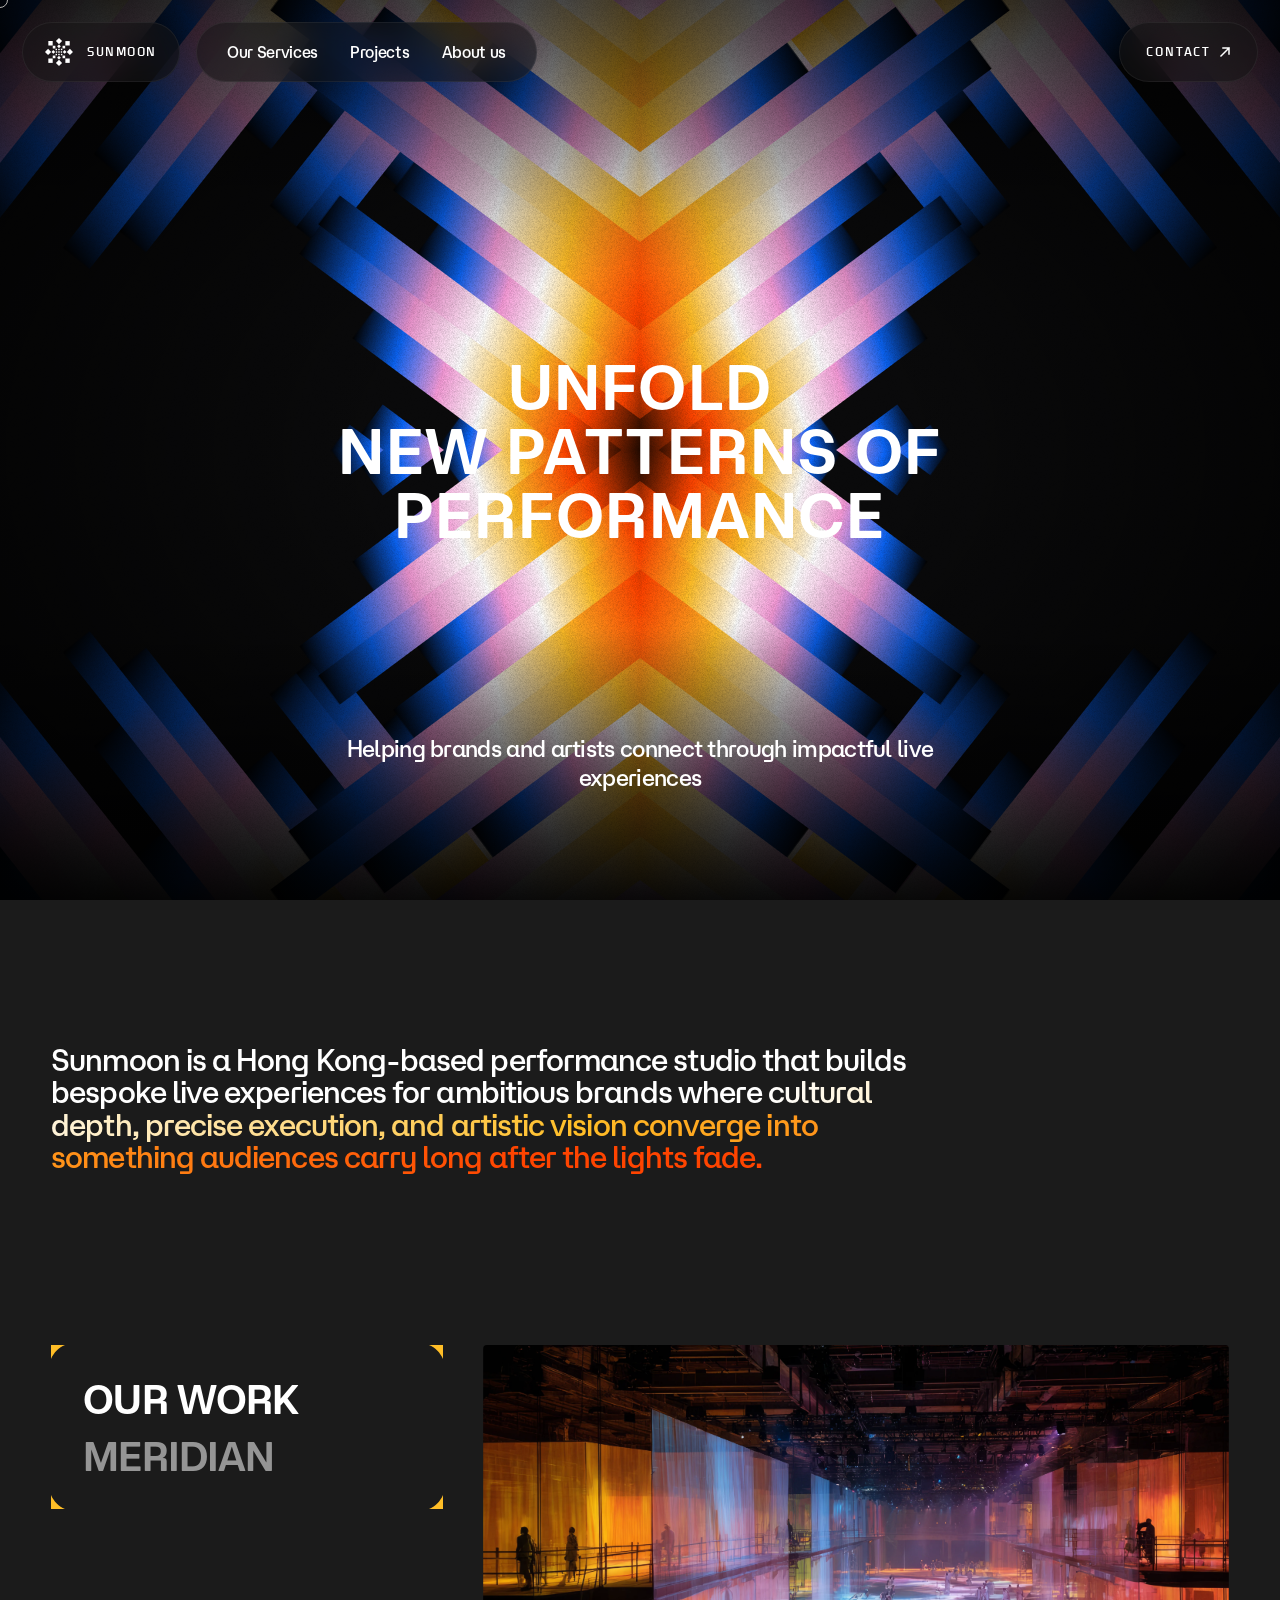
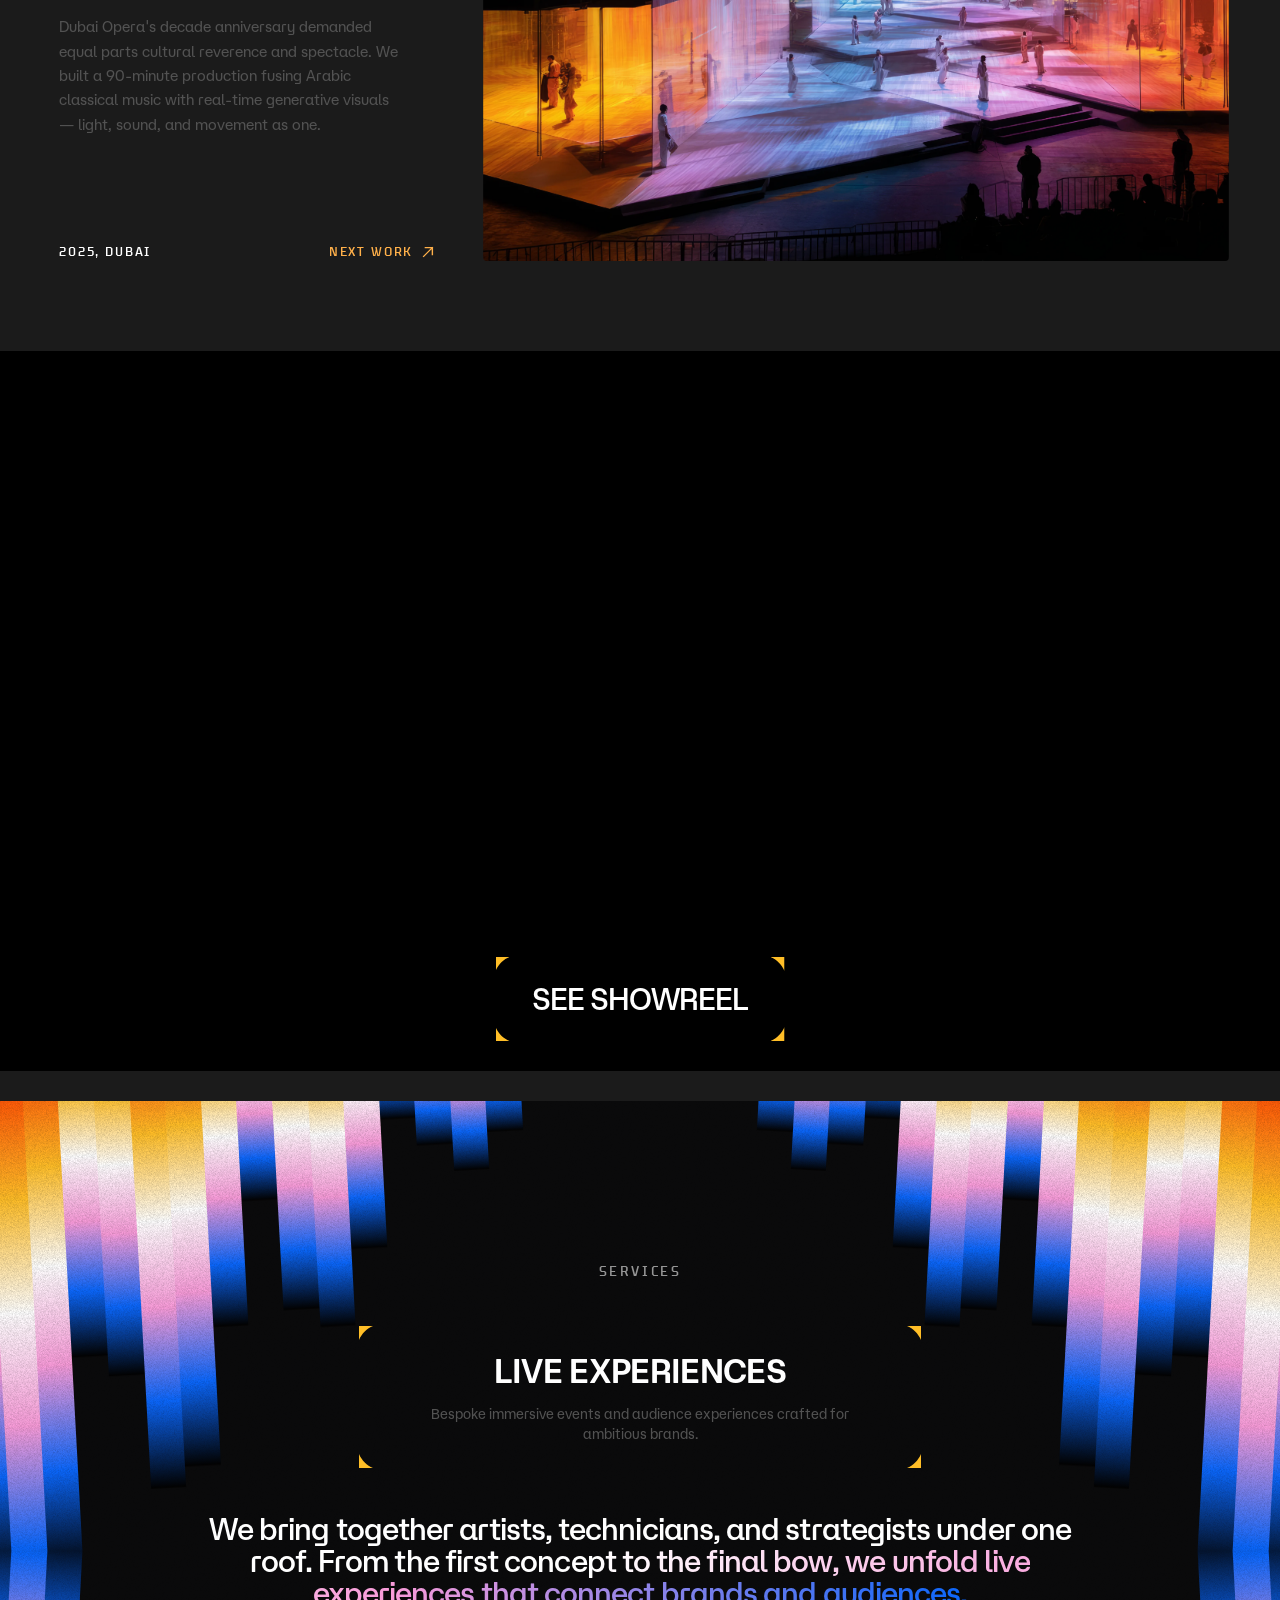
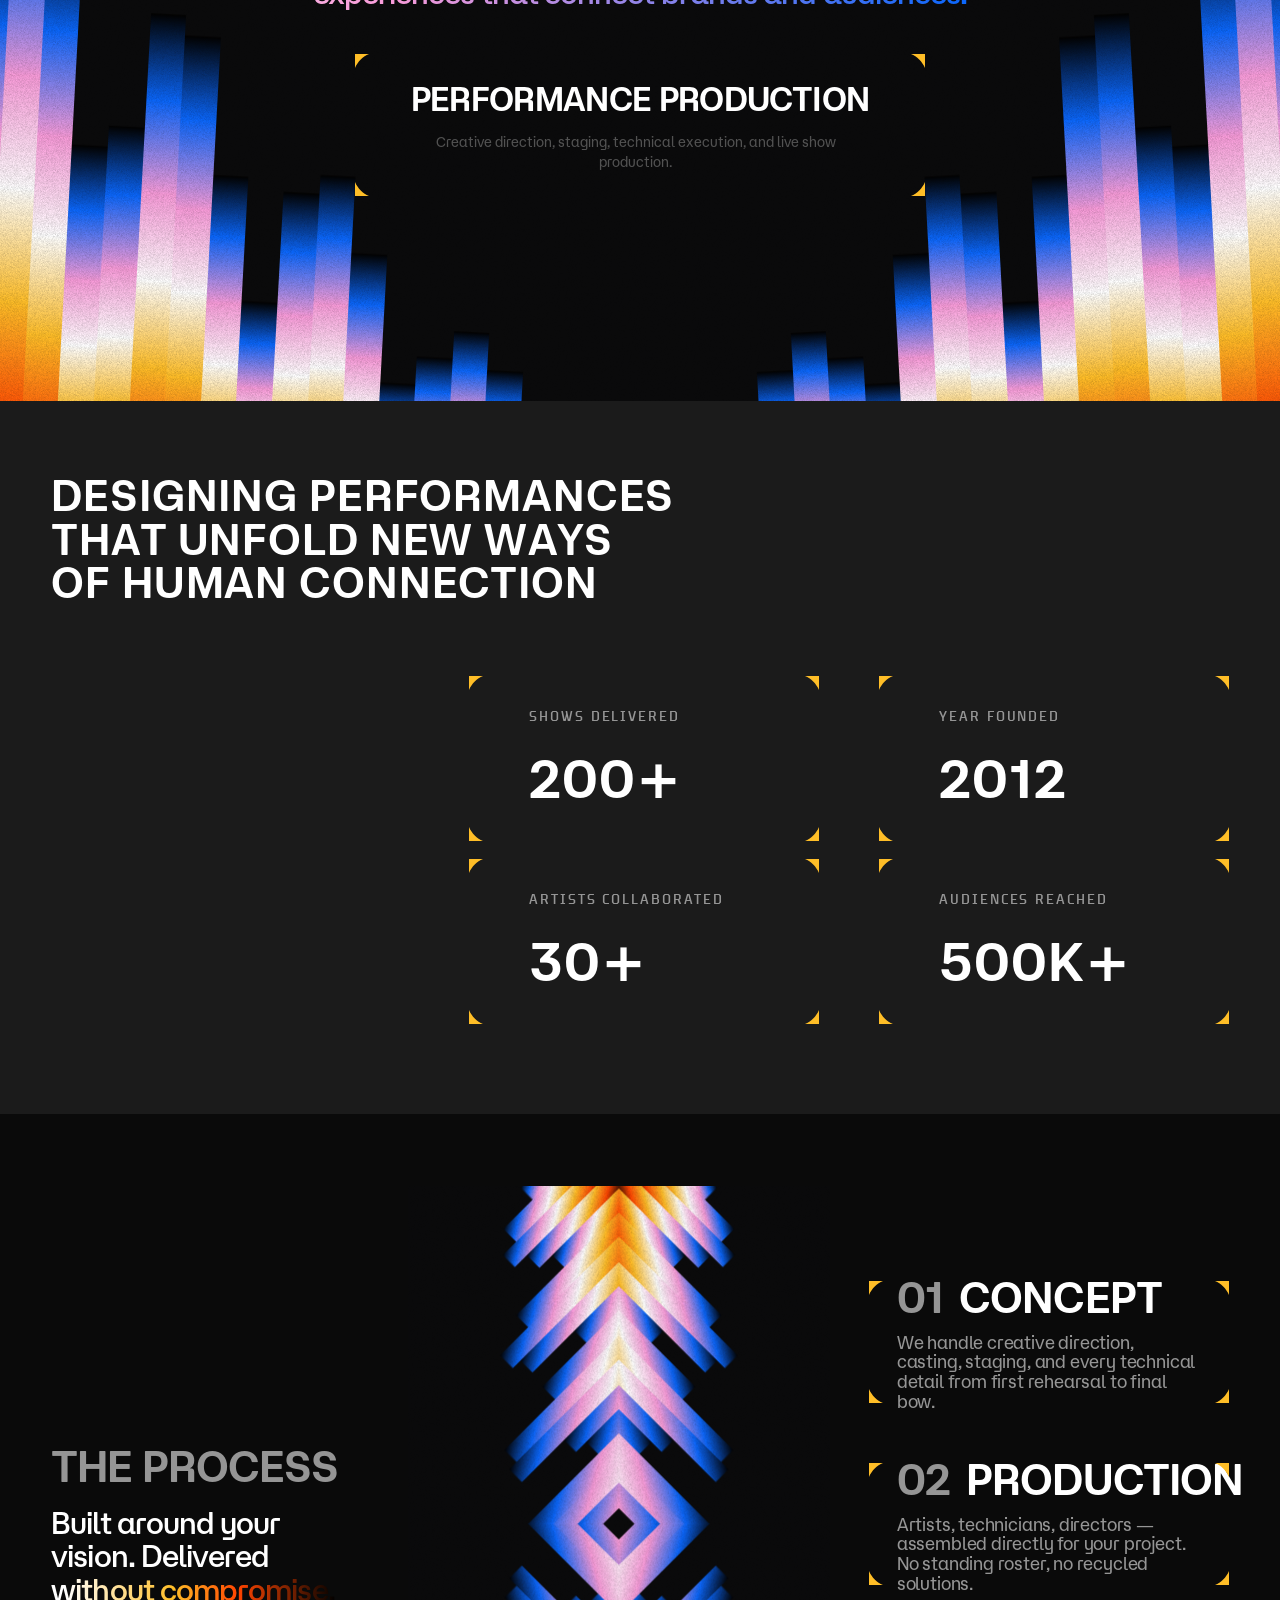
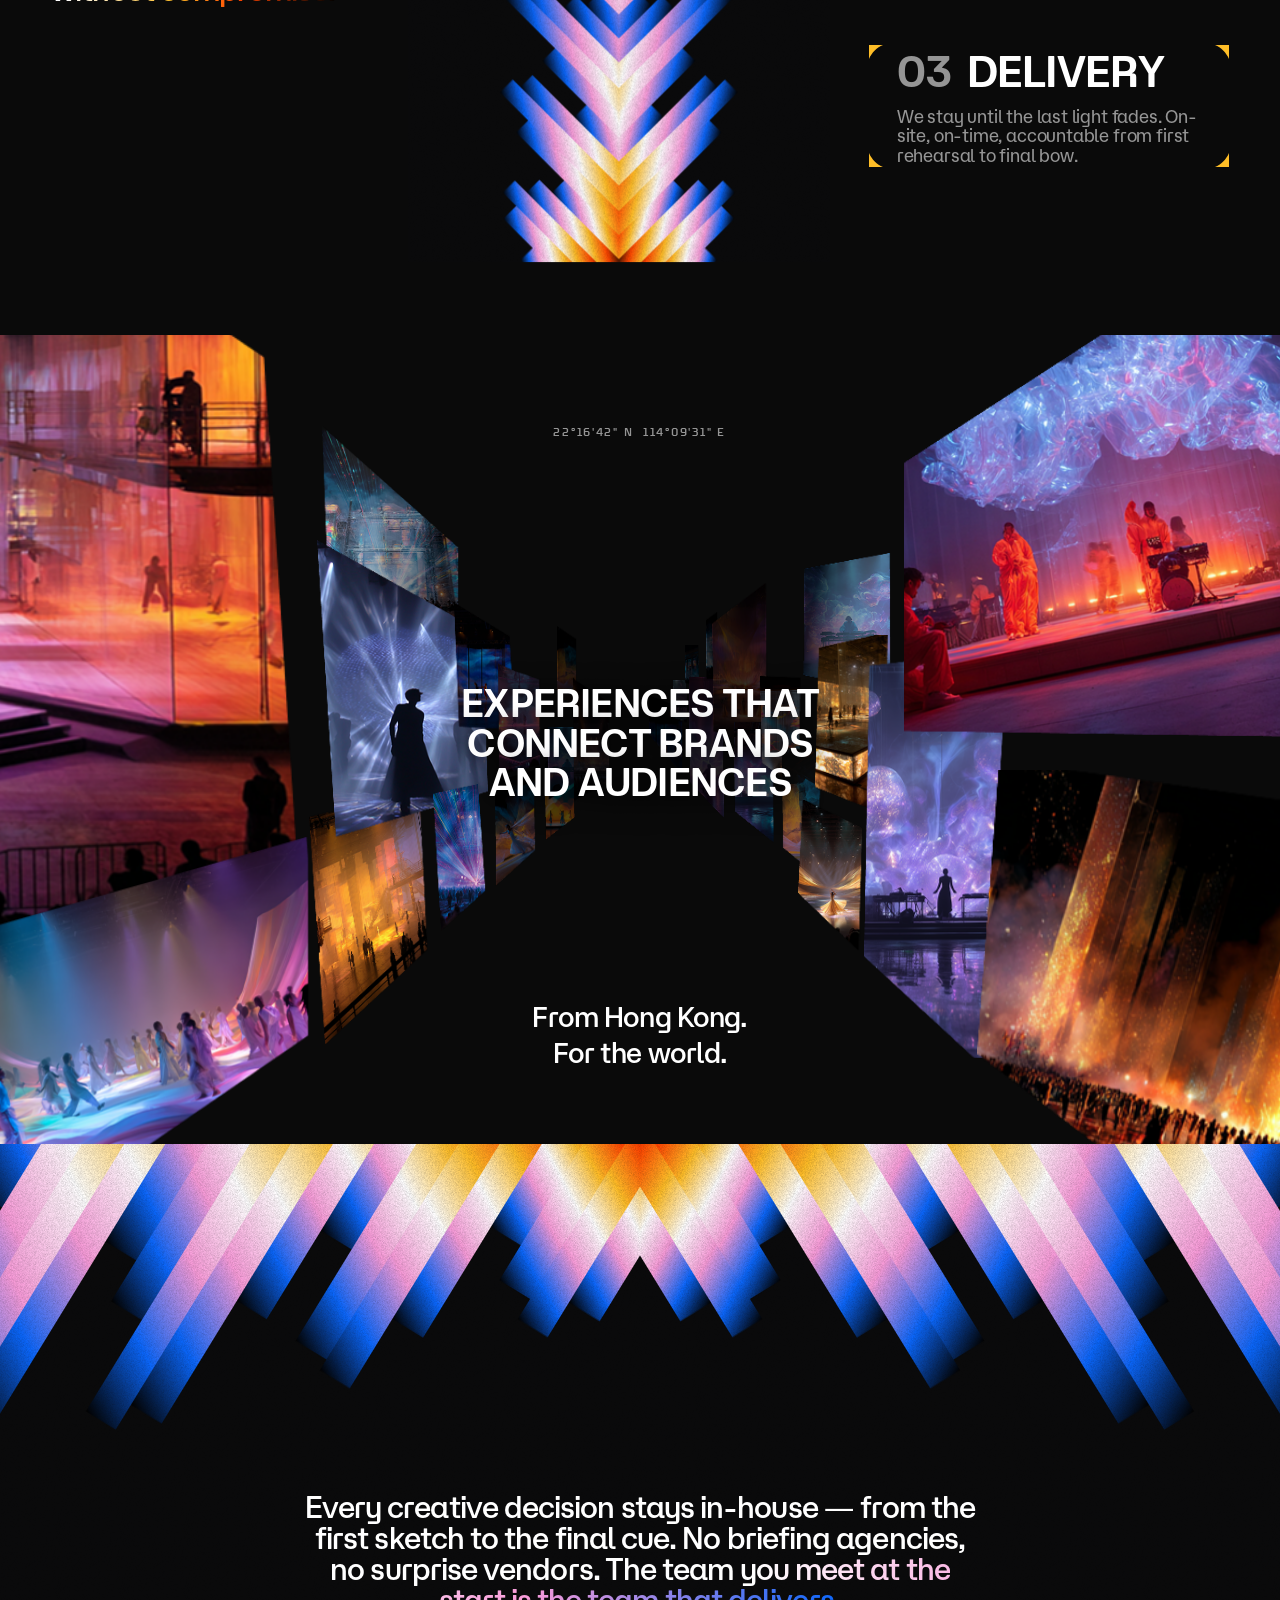
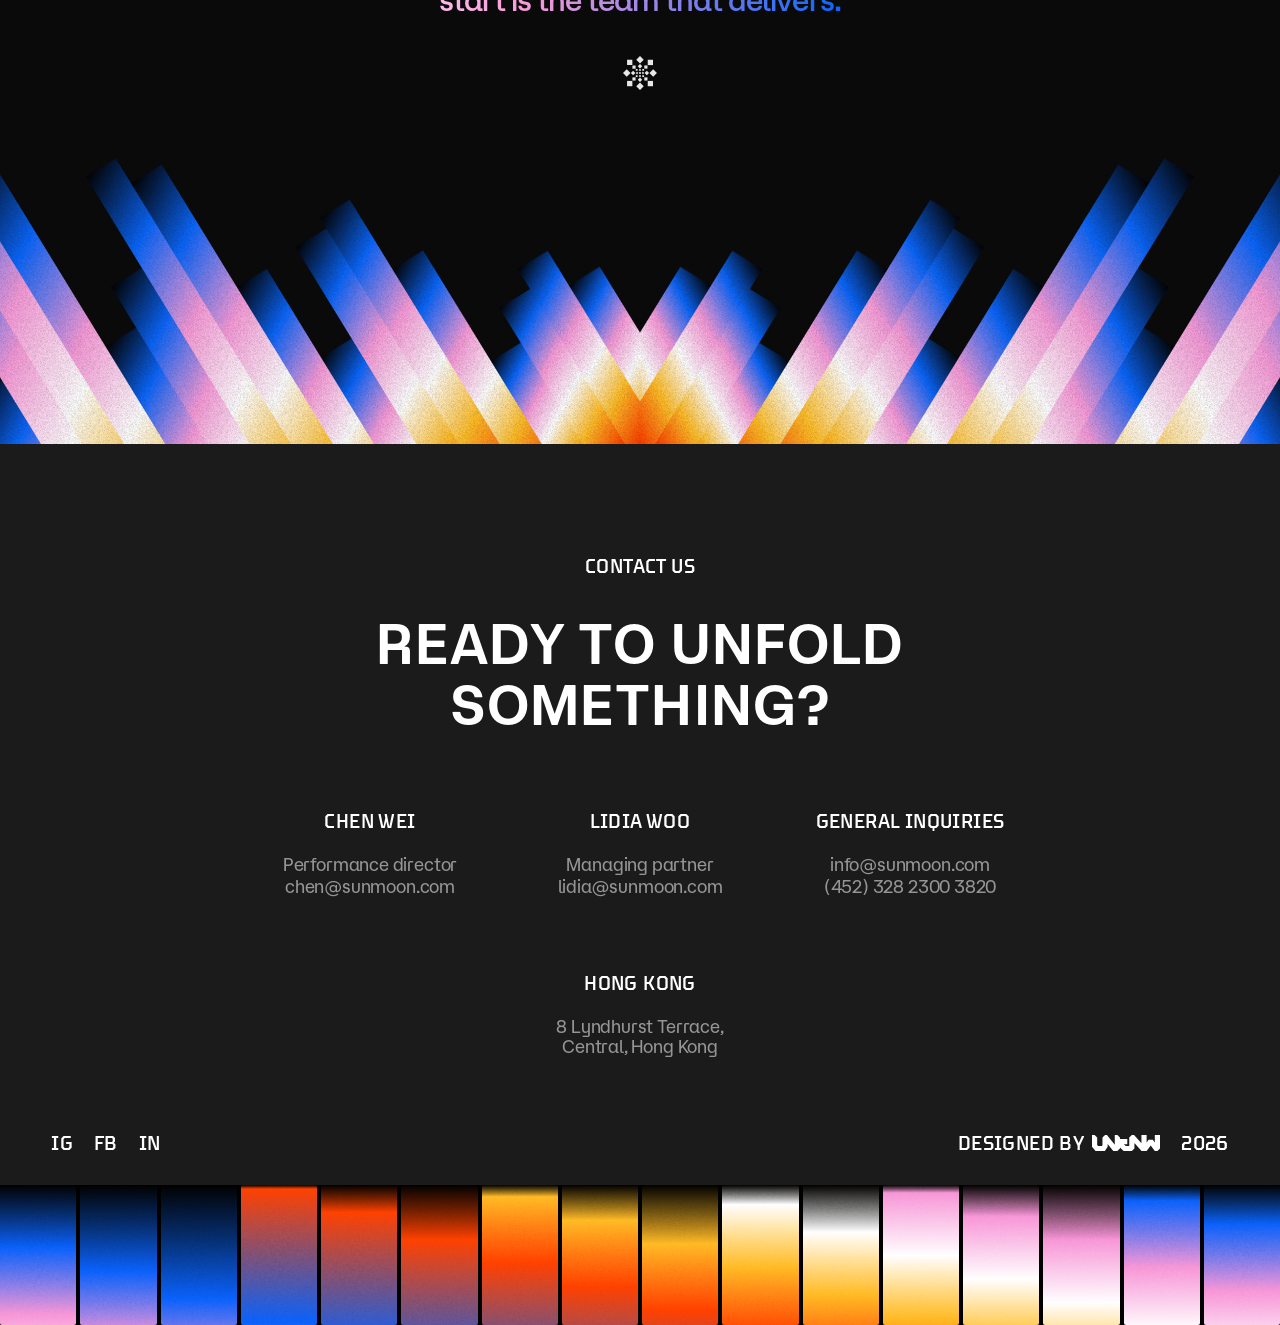
==== index.html @ c4c271f0 "Banner: baseline spin 3°/s, hover bumps to +3 on top (6°/s) Same pattern as the Services baseline tw" ====
<!doctype html>
<html lang="en">
<head>
  <meta charset="utf-8">
  <meta name="viewport" content="width=device-width, initial-scale=1, viewport-fit=cover">
  <meta name="description" content="Sunmoon — A Hong Kong-based performance studio building bespoke live experiences for ambitious brands.">
  <title>Sunmoon — Hong Kong-based performance studio</title>

  <link rel="preload" href="fonts/At%20Aero%20TRIAL/AtAeroTRIAL-Semibold.otf" as="font" type="font/otf" crossorigin>
  <link rel="preload" href="fonts/At%20Aero%20TRIAL/AtAeroTRIAL-Medium.otf" as="font" type="font/otf" crossorigin>
  <link rel="preload" href="fonts/tt_octosquares/TT%20Octosquares%20Trial%20Condensed%20Medium.ttf" as="font" type="font/ttf" crossorigin>
  <link rel="icon" type="image/svg+xml" href="logo/icon.svg">

  <!-- Tailwind CSS v4 (self-hosted browser bundle) -->
  <script src="js/vendor/tailwind.js"></script>
  <style type="text/tailwindcss">
    @theme {
      --color-bg:            #0a0a0a;
      --color-bg-2:          #1B1B1B;
      --color-fg-dim:        #959595;
      --color-fg-mute:       #525252;
      --color-accent:        #ff5b1f;
      --color-accent-warm:   #ffb04a;
      --color-accent-cool:   #4f7dff;
      --color-accent-pink:   #ff8acb;
      --color-accent-purple: #b27dff;
      --color-bracket:       #ffb04a;
      --font-aero: "Aero", system-ui, sans-serif;
      --font-octo: "OctoCnd", system-ui, sans-serif;
      --ease-unfold: cubic-bezier(.2,.8,.2,1);
    }
  </style>

  <!-- Custom decorative + font CSS (anything Tailwind can't easily express) -->
  <link rel="stylesheet" href="css/styles.css">
</head>

<body class="bg-bg text-white font-aero antialiased overflow-x-hidden selection:bg-accent selection:text-white">

  <!-- HEADER -->
  <header data-header
          class="fixed top-[22px] left-[22px] right-[22px] z-50 flex items-center gap-4 pointer-events-none transition-[top] duration-500 ease-unfold">
    <a href="#top" aria-label="Sunmoon home"
       class="brand pointer-events-auto inline-flex items-center gap-3.5 h-[60px] px-[22px] rounded-full font-octo text-[13px] font-medium tracking-[.12em] uppercase transition-[transform,background] duration-200 ease-unfold hover:-translate-y-0.5">
      <span class="w-7 h-7 grid place-items-center"><img src="logo/icon.svg" alt="" width="28" height="28"></span>
      <span>SUNMOON</span>
    </a>

    <nav aria-label="Primary"
         class="primary-nav pointer-events-auto inline-flex items-center gap-7 h-[60px] px-7 rounded-full font-aero text-base font-medium -tracking-[.02em]">
      <a href="#services">Our Services</a>
      <a href="#projects">Projects</a>
      <a href="#about">About us</a>
    </nav>

    <a href="#contact"
       class="contact-pill pointer-events-auto ml-auto inline-flex items-center gap-2 h-[60px] px-[26px] rounded-full font-octo text-[13px] font-medium tracking-[.14em] uppercase transition-[background,color,transform,border-color] duration-200 ease-unfold hover:-translate-y-0.5 hover:bg-accent hover:border-transparent">
      <span>CONTACT</span>
      <svg viewBox="0 0 12 12" width="12" height="12" aria-hidden="true" class="transition-transform duration-200 group-hover:translate-x-0.5 group-hover:-translate-y-0.5">
        <path d="M2 10 L10 2 M4 2 H10 V8" stroke="currentColor" stroke-width="1.5" fill="none" stroke-linecap="square"/>
      </svg>
    </a>

    <button data-menu-btn aria-label="Open menu"
            class="menu-btn pointer-events-auto hidden ml-auto w-[60px] h-[60px] rounded-full relative">
      <span></span><span></span><span></span>
    </button>
  </header>

  <main id="top">

    <!-- HERO -->
    <section class="hero relative min-h-screen w-full overflow-hidden grid place-items-center isolate px-[clamp(20px,4vw,60px)]" data-reveal>
      <canvas id="hero-canvas"
              data-pattern
              data-pattern-config='{"spin":4,"ga1":15,"sa1":-75,"ga2":-20,"sa2":60}'
              class="absolute inset-0 w-full h-full -z-20 bg-[#0a0a0b]" aria-hidden="true"></canvas>
      <div class="hero-vignette absolute inset-0 -z-10 pointer-events-none"></div>

      <div class="text-center max-w-[980px] mx-auto">
        <h1 class="hero-title font-aero font-semibold uppercase leading-none tracking-[0.02em] text-[clamp(36px,5vw,64px)] m-0">
          <span class="line block overflow-hidden">Unfold</span>
          <span class="line block overflow-hidden">new patterns of</span>
          <span class="line block overflow-hidden">performance</span>
        </h1>
      </div>

      <p class="hero-tagline absolute left-1/2 -translate-x-1/2 bottom-[clamp(80px,12vh,140px)] font-aero text-[clamp(18px,1.8vw,28px)] font-medium text-center leading-tight -tracking-[.03em] w-[min(680px,84vw)]">
        Helping brands and artists connect through impactful live experiences
      </p>

    </section>

    <!-- ABOUT -->
    <section id="about" data-reveal
             class="about px-[clamp(20px,4vw,60px)] pt-[clamp(120px,16vh,180px)] pb-[10px] bg-bg-2">
      <h2 class="font-aero font-medium text-[clamp(22px,2.4vw,32px)] leading-[1.05] -tracking-[.03em] max-w-[960px]">
        Sunmoon is a Hong Kong-based performance studio that builds<br class="hidden lg:inline">
        bespoke live experiences for ambitious brands <span class="hl-orange">where cultural<br class="hidden lg:inline">
        depth, precise execution, and artistic vision converge into<br class="hidden lg:inline">
        something audiences carry long after the lights fade.</span>
      </h2>
    </section>

    <!-- WORK / MERIDIAN -->
    <section id="projects" data-reveal
             class="px-[clamp(20px,4vw,60px)] pt-[clamp(120px,18vh,209px)] pb-[clamp(60px,10vh,130px)] bg-bg-2">
      <article data-work-deck class="grid lg:grid-cols-[minmax(300px,392px)_1fr] gap-6 lg:gap-10 items-stretch">

        <aside class="flex flex-col justify-between min-h-[516px]">
          <div class="bracket relative px-8 py-7">
            <span class="b b-tl"></span><span class="b b-tr"></span>
            <span class="b b-bl"></span><span class="b b-br"></span>
            <p class="font-aero font-semibold text-[clamp(28px,3.2vw,44px)] -tracking-[.02em] uppercase leading-tight">OUR WORK</p>
            <h3 class="font-aero font-semibold text-[clamp(28px,3.2vw,44px)] -tracking-[.02em] uppercase leading-tight text-fg-dim mt-1.5 transition-colors duration-500" data-work-title>MERIDIAN</h3>
          </div>

          <p class="text-fg-mute text-[15px] leading-relaxed max-w-[36ch] px-2" data-work-body>
            Dubai Opera's decade anniversary demanded equal parts cultural reverence and spectacle. We built a 90-minute production fusing Arabic classical music with real-time generative visuals — light, sound, and movement as one.
          </p>

          <div class="flex justify-between items-center px-2 font-octo text-[13px] tracking-[.14em] uppercase font-medium">
            <span data-work-meta>2025, DUBAI</span>
            <button type="button" data-next-work class="next-work text-accent-warm inline-flex items-center gap-2 transition-[color,gap] duration-200 hover:text-accent hover:gap-3 cursor-pointer">
              NEXT WORK
              <svg viewBox="0 0 16 16" width="14" height="14" aria-hidden="true" class="transition-transform duration-200">
                <path d="M3 13 L13 3 M5 3 H13 V11" stroke="currentColor" stroke-width="1.6" fill="none" stroke-linecap="square"/>
              </svg>
            </button>
          </div>
        </aside>

        <figure class="work-figure relative rounded overflow-hidden h-[516px] lg:h-auto" data-tilt>
          <img data-work-image src="photos/UP-Rectangle 25626.webp" alt="Meridian — Dubai Opera production"
               class="w-full h-full object-cover scale-[1.04] transition-transform duration-1000 ease-unfold hover:scale-110" loading="lazy">
        </figure>
      </article>
    </section>

    <!-- SHOWREEL -->
    <section data-reveal class="bg-bg-2 pb-[30px]">
      <div class="showreel-frame relative aspect-video overflow-hidden bg-black">
        <video class="showreel-video absolute inset-0 w-full h-full object-cover opacity-0 transition-opacity duration-500 ease-unfold"
               autoplay muted loop playsinline preload="auto" data-showreel>
          <source src="videos/Smooth Animation Morphing Camera.mp4" type="video/mp4">
        </video>
        <div class="absolute left-1/2 -translate-x-1/2 bottom-[30px]">
          <button data-showreel-btn type="button"
                  class="bracket inline-flex items-center justify-center h-[84px] px-[36px] font-aero font-medium text-[clamp(20px,2.4vw,32px)] leading-none -tracking-[.03em] uppercase whitespace-nowrap text-white transition-[background,transform] duration-200 hover:bg-black/25 hover:scale-[1.03]">
            <span class="b b-tl"></span><span class="b b-tr"></span>
            <span class="b b-bl"></span><span class="b b-br"></span>
            <span class="showreel-label">SEE SHOWREEL</span>
          </button>
        </div>
      </div>
    </section>

    <!-- SERVICES -->
    <section id="services" data-reveal
             class="services relative min-h-[900px] py-[clamp(40px,6vh,80px)] bg-bg overflow-hidden flex flex-col justify-center">
      <canvas data-pattern aria-hidden="true"
              data-pattern-config='{"l1mix":0,"spin":4}'
              class="absolute inset-0 w-full h-full pointer-events-none"></canvas>

      <div class="relative">
        <p class="section-label font-octo text-sm tracking-[.18em] font-medium text-fg-dim text-center uppercase">SERVICES</p>

        <div class="service-row relative grid place-items-center my-[clamp(28px,5vh,64px)]">
          <div class="bracket relative px-14 py-6 text-center">
            <span class="b b-tl"></span><span class="b b-tr"></span>
            <span class="b b-bl"></span><span class="b b-br"></span>
            <h3 class="font-aero font-semibold uppercase -tracking-[.02em] leading-tight text-[clamp(22px,2.6vw,36px)]">Live experiences</h3>
            <p class="mt-3 text-fg-mute text-sm max-w-[50ch]">Bespoke immersive events and audience experiences crafted for ambitious brands.</p>
          </div>
        </div>

        <h2 class="services-headline max-w-[1000px] mx-auto px-[clamp(20px,4vw,60px)] text-center font-aero font-medium text-[clamp(20px,2.4vw,32px)] leading-[1.05] -tracking-[.03em]">
          <span>We bring together artists, technicians, and strategists under one roof. </span><span class="hl-headline">From the first concept to the final bow, we unfold live experiences that connect brands and audiences.</span>
        </h2>

        <div class="service-row bottom relative grid place-items-center my-[clamp(28px,5vh,64px)]">
          <div class="bracket relative px-14 py-6 text-center">
            <span class="b b-tl"></span><span class="b b-tr"></span>
            <span class="b b-bl"></span><span class="b b-br"></span>
            <h3 class="font-aero font-semibold uppercase -tracking-[.02em] leading-tight text-[clamp(22px,2.6vw,36px)]">Performance production</h3>
            <p class="mt-3 text-fg-mute text-sm max-w-[50ch]">Creative direction, staging, technical execution, and live show production.</p>
          </div>
        </div>
      </div>
    </section>

    <!-- STATS -->
    <section data-reveal class="px-[clamp(20px,4vw,60px)] py-[clamp(60px,8vh,110px)] pb-[clamp(80px,10vh,140px)] bg-bg-2">
      <h2 class="font-aero font-semibold text-[clamp(28px,3.4vw,50px)] leading-none tracking-[0.02em] uppercase max-w-[760px]">
        <span class="block">Designing performances</span>
        <span class="block">that unfold new ways</span>
        <span class="block">of human connection</span>
      </h2>

      <ul class="stats-grid mt-[clamp(60px,8vh,100px)] ml-auto grid grid-cols-1 lg:grid-cols-2 gap-y-[18px] gap-x-[60px] max-w-[760px]">
        <li class="bracket px-[60px] py-[30px] flex flex-col gap-[18px] min-h-[142px] transition-transform duration-200 hover:-translate-y-1">
          <span class="b b-tl"></span><span class="b b-tr"></span>
          <span class="b b-bl"></span><span class="b b-br"></span>
          <span class="font-octo text-sm tracking-[.14em] font-medium text-fg-dim uppercase">SHOWS DELIVERED</span>
          <span class="font-aero font-semibold text-[clamp(34px,4.2vw,60px)] tracking-[.02em] leading-tight" data-count="200" data-suffix="+">0+</span>
        </li>
        <li class="bracket px-[60px] py-[30px] flex flex-col gap-[18px] min-h-[142px] transition-transform duration-200 hover:-translate-y-1">
          <span class="b b-tl"></span><span class="b b-tr"></span>
          <span class="b b-bl"></span><span class="b b-br"></span>
          <span class="font-octo text-sm tracking-[.14em] font-medium text-fg-dim uppercase">YEAR FOUNDED</span>
          <span class="font-aero font-semibold text-[clamp(34px,4.2vw,60px)] tracking-[.02em] leading-tight" data-count="2012">0</span>
        </li>
        <li class="bracket px-[60px] py-[30px] flex flex-col gap-[18px] min-h-[142px] transition-transform duration-200 hover:-translate-y-1">
          <span class="b b-tl"></span><span class="b b-tr"></span>
          <span class="b b-bl"></span><span class="b b-br"></span>
          <span class="font-octo text-sm tracking-[.14em] font-medium text-fg-dim uppercase">ARTISTS COLLABORATED</span>
          <span class="font-aero font-semibold text-[clamp(34px,4.2vw,60px)] tracking-[.02em] leading-tight" data-count="30" data-suffix="+">0+</span>
        </li>
        <li class="bracket px-[60px] py-[30px] flex flex-col gap-[18px] min-h-[142px] transition-transform duration-200 hover:-translate-y-1">
          <span class="b b-tl"></span><span class="b b-tr"></span>
          <span class="b b-bl"></span><span class="b b-br"></span>
          <span class="font-octo text-sm tracking-[.14em] font-medium text-fg-dim uppercase">AUDIENCES REACHED</span>
          <span class="font-aero font-semibold text-[clamp(34px,4.2vw,60px)] tracking-[.02em] leading-tight" data-count="500" data-suffix="K+">0K+</span>
        </li>
      </ul>
    </section>

    <!-- PROCESS -->
    <section data-reveal class="process relative min-h-[760px] px-[clamp(20px,4vw,60px)] py-[clamp(60px,8vh,110px)] grid lg:grid-cols-[minmax(280px,1fr)_minmax(280px,auto)_minmax(360px,1fr)] gap-8 lg:gap-x-[clamp(20px,3vw,60px)] items-center">
      <header class="self-center max-w-[400px]">
        <p class="font-aero font-semibold uppercase -tracking-[.02em] leading-[1.1] text-fg-dim text-[clamp(28px,3.4vw,44px)] mb-4">THE PROCESS</p>
        <h2 class="font-aero font-medium text-[clamp(22px,2.4vw,32px)] leading-[1.1] -tracking-[.03em]">
          Built around your vision. Delivered <em class="not-italic hl-process">without compromise.</em>
        </h2>
      </header>

      <div class="process-graphic" aria-hidden="true">
        <div class="canvas-rot" style="--aw:475; --ah:761;">
          <canvas data-pattern
                  data-pattern-config='{"ga1":-60,"sa1":135,"l1phSpd":0.2,"l2mix":0}'></canvas>
        </div>
      </div>

      <ol class="flex flex-col gap-[60px]">
        <li class="bracket px-[28px] h-[122px] flex flex-col justify-center gap-3">
          <span class="b b-tl"></span><span class="b b-tr"></span>
          <span class="b b-bl"></span><span class="b b-br"></span>
          <div class="flex items-baseline gap-4 font-aero font-semibold uppercase -tracking-[.02em] leading-[1.1] text-[clamp(28px,3.4vw,44px)]">
            <span class="text-fg-dim">01</span><span>CONCEPT</span>
          </div>
          <p class="text-fg-dim text-[18px] leading-[1.1] -tracking-[.01em] max-w-[469px]">We handle creative direction, casting, staging, and every technical detail from first rehearsal to final bow.</p>
        </li>
        <li class="bracket px-[28px] h-[122px] flex flex-col justify-center gap-3">
          <span class="b b-tl"></span><span class="b b-tr"></span>
          <span class="b b-bl"></span><span class="b b-br"></span>
          <div class="flex items-baseline gap-4 font-aero font-semibold uppercase -tracking-[.02em] leading-[1.1] text-[clamp(28px,3.4vw,44px)]">
            <span class="text-fg-dim">02</span><span>PRODUCTION</span>
          </div>
          <p class="text-fg-dim text-[18px] leading-[1.1] -tracking-[.01em] max-w-[469px]">Artists, technicians, directors — assembled directly for your project. No standing roster, no recycled solutions.</p>
        </li>
        <li class="bracket px-[28px] h-[122px] flex flex-col justify-center gap-3">
          <span class="b b-tl"></span><span class="b b-tr"></span>
          <span class="b b-bl"></span><span class="b b-br"></span>
          <div class="flex items-baseline gap-4 font-aero font-semibold uppercase -tracking-[.02em] leading-[1.1] text-[clamp(28px,3.4vw,44px)]">
            <span class="text-fg-dim">03</span><span>DELIVERY</span>
          </div>
          <p class="text-fg-dim text-[18px] leading-[1.1] -tracking-[.01em] max-w-[469px]">We stay until the last light fades. On-site, on-time, accountable from first rehearsal to final bow.</p>
        </li>
      </ol>
    </section>

    <!-- HONG KONG / WORKS — perspective gallery (positions taken 1:1 from Figma 1440×910) -->
    <section data-reveal class="hk relative bg-bg overflow-hidden">
      <div class="hk-stage hidden lg:block relative w-full max-w-[1440px] mx-auto aspect-[1440/910]">

        <!-- Coordinates (top, centered) -->
        <p class="hk-coord absolute font-octo text-fg-dim uppercase
                  text-[clamp(11px,0.97vw,14px)] tracking-[.14em] font-medium
                  text-center"
           style="top:10.88%; left:40.97%; width:17.99%">22°16'42" N&nbsp;&nbsp;114°09'31" E</p>

        <!-- Left perspective stack -->
        <img class="hk-img" style="left:-11.88%; top:-16.62%; width:35.11%; height:90.60%" src="photos/Img_Perspertive_L04.png" alt="" loading="lazy">
        <img class="hk-img" style="left:-2.66%;  top:62.07%;  width:26.74%; height:46.18%" src="photos/Img_Perspertive_L05.png" alt="" loading="lazy">
        <img class="hk-img" style="left:24.17%;  top:56.62%;  width:9.27%;  height:31.02%" src="photos/Img_Perspertive_L06.png" alt="" loading="lazy">
        <img class="hk-img" style="left:25.17%;  top:11.07%;  width:10.67%; height:26.51%" src="photos/Img_Perspertive_L03.png" alt="" loading="lazy">
        <img class="hk-img" style="left:24.78%;  top:25.33%;  width:13.36%; height:36.76%" src="photos/Img_Perspertive_L01.png" alt="" loading="lazy">
        <img class="hk-img" style="left:33.82%;  top:55.47%;  width:4.15%;  height:18.20%" src="photos/Img_Perspertive_L07.png" alt="" loading="lazy">
        <img class="hk-img" style="left:35.50%;  top:32.97%;  width:4.77%;  height:15.82%" src="photos/Img_Perspertive_L02.png" alt="" loading="lazy">
        <img class="hk-img" style="left:38.88%;  top:40.52%;  width:3.34%;  height:13.81%" src="photos/Img_Perspertive_L08.png" alt="" loading="lazy">
        <img class="hk-img" style="left:38.71%;  top:53.74%;  width:3.20%;  height:14.30%" src="photos/Img_Perspertive_L09.png" alt="" loading="lazy">
        <img class="hk-img" style="left:43.50%;  top:35.96%;  width:1.56%;  height:9.61%"  src="photos/Img_Perspertive_L10.png" alt="" loading="lazy">
        <img class="hk-img" style="left:42.57%;  top:51.30%;  width:2.33%;  height:11.12%" src="photos/Img_Perspertive_L11.png" alt="" loading="lazy">
        <img class="hk-img" style="left:42.79%;  top:48.46%;  width:2.90%;  height:9.08%"  src="photos/Img_Perspertive_L12.png" alt="" loading="lazy">
        <img class="hk-img" style="left:44.73%;  top:42.33%;  width:2.89%;  height:15.34%" src="photos/Img_Perspertive_L13.png" alt="" loading="lazy">

        <!-- Right perspective stack -->
        <img class="hk-img" style="left:50.73%; top:44.55%; width:2.65%;  height:9.91%"  src="photos/Img_Perspective_R15.png" alt="" loading="lazy">
        <img class="hk-img" style="left:52.60%; top:42.65%; width:1.08%;  height:5.30%"  src="photos/Img_Perspective_R06.png" alt="" loading="lazy">
        <img class="hk-img" style="left:53.48%; top:38.36%; width:1.08%;  height:5.30%"  src="photos/Img_Perspective_R05.png" alt="" loading="lazy">
        <img class="hk-img" style="left:53.79%; top:42.25%; width:2.76%;  height:17.45%" src="photos/Img_Perspective_R01.png" alt="" loading="lazy">
        <img class="hk-img" style="left:55.13%; top:34.20%; width:0.95%;  height:8.32%"  src="photos/Img_Perspective_R03.png" alt="" loading="lazy">
        <img class="hk-img" style="left:55.59%; top:30.65%; width:4.38%;  height:20.67%" src="photos/Img_Perspective_R04.png" alt="" loading="lazy">
        <img class="hk-img" style="left:57.38%; top:47.86%; width:3.09%;  height:14.99%" src="photos/Img_Perspective_R13.png" alt="" loading="lazy">
        <img class="hk-img" style="left:59.36%; top:42.06%; width:3.33%;  height:14.37%" src="photos/Img_Perspective_R02.png" alt="" loading="lazy">
        <img class="hk-img" style="left:61.06%; top:50.83%; width:3.12%;  height:16.20%" src="photos/Img_Perspective_R07.png" alt="" loading="lazy">
        <img class="hk-img" style="left:62.31%; top:57.52%; width:5.09%;  height:18.56%" src="photos/Img_Perspective_R08.png" alt="" loading="lazy">
        <img class="hk-img" style="left:62.32%; top:26.98%; width:7.73%;  height:17.85%" src="photos/Img_Perspective_R14.png" alt="" loading="lazy">
        <img class="hk-img" style="left:63.66%; top:37.10%; width:5.70%;  height:21.87%" src="photos/Img_Perspective_R12.png" alt="" loading="lazy">
        <img class="hk-img" style="left:67.52%; top:39.90%; width:11.22%; height:49.43%" src="photos/Img_Perspective_R09.png" alt="" loading="lazy">
        <img class="hk-img" style="left:70.62%; top:-9.43%; width:31.89%; height:59.21%" src="photos/Img_Perspective_R11.png" alt="" loading="lazy">
        <img class="hk-img" style="left:76.32%; top:53.84%; width:34.79%; height:65.93%" src="photos/Img_Perspective_R10.png" alt="" loading="lazy">

        <!-- Centered headline overlay -->
        <h2 class="hk-headline absolute z-[5] pointer-events-none
                   font-aero font-semibold uppercase text-center
                   text-[clamp(20px,3.05vw,44px)] leading-[1] -tracking-[.02em]
                   text-white"
            style="left:35.69%; top:43.08%; width:28.68%">
          <span class="block">experiences that</span>
          <span class="block">connect brands</span>
          <span class="block">and audiences</span>
        </h2>

        <!-- "From Hong Kong. For the world." -->
        <p class="hk-tagline absolute z-[5] text-center font-aero font-medium
                  text-[clamp(18px,2.22vw,32px)] leading-tight -tracking-[.03em]"
           style="top:82.09%; left:40.97%; width:17.99%">
          From Hong Kong.<br>For the world.
        </p>
      </div>

      <!-- Mobile perspective gallery (positions converted from Figma 75-65, 375×830) -->
      <div class="hk-stage-m lg:hidden relative w-full mx-auto aspect-[375/830] overflow-hidden">
        <p class="hk-coord-m absolute z-[5] font-octo text-fg-dim uppercase text-[14px] tracking-[.14em] font-medium text-center"
           style="top:6%; left:0; right:0;">22°16'42"&nbsp;N&nbsp;&nbsp;114°09'31"&nbsp;E</p>

        <img class="hk-img-m" style="left:-44.8%; top:-6%;   width:75.3%; height:56%"   src="photos/Img_Perspertive_L04.png" alt="" loading="lazy">
        <img class="hk-img-m" style="left:34.5%;  top:20.3%; width:28.6%; height:22.7%" src="photos/Img_Perspertive_L01.png" alt="" loading="lazy">
        <img class="hk-img-m" style="left:35.5%;  top:11.4%; width:22.9%; height:16.4%" src="photos/Img_Perspertive_L03.png" alt="" loading="lazy">
        <img class="hk-img-m" style="left:57.7%;  top:25.1%; width:10.2%; height:9.8%"  src="photos/Img_Perspertive_L02.png" alt="" loading="lazy">
        <img class="hk-img-m" style="left:-25.7%; top:42.9%; width:57.6%; height:28.5%" src="photos/Img_Perspertive_L05.png" alt="" loading="lazy">
        <img class="hk-img-m" style="left:32.7%;  top:39.7%; width:19.8%; height:19.2%" src="photos/Img_Perspertive_L06.png" alt="" loading="lazy">
        <img class="hk-img-m" style="left:53.6%;  top:39.1%; width:8.8%;  height:11.3%" src="photos/Img_Perspertive_L07.png" alt="" loading="lazy">

        <img class="hk-img-m" style="left:63.5%;  top:38.4%; width:66.3%; height:35.1%" src="photos/Img_Perspective_R11.png" alt="" loading="lazy">
        <img class="hk-img-m" style="left:75.4%;  top:75.9%; width:72.3%; height:39.1%" src="photos/Img_Perspective_R10.png" alt="" loading="lazy">
        <img class="hk-img-m" style="left:57.1%;  top:67.8%; width:23.3%; height:29.3%" src="photos/Img_Perspective_R09.png" alt="" loading="lazy">
        <img class="hk-img-m" style="left:46.3%;  top:78.3%; width:10.6%; height:11%"   src="photos/Img_Perspective_R08.png" alt="" loading="lazy">
        <img class="hk-img-m" style="left:49.1%;  top:66.2%; width:11.8%; height:13%"   src="photos/Img_Perspective_R12.png" alt="" loading="lazy">
        <img class="hk-img-m" style="left:46.3%;  top:60.2%; width:16%;   height:10.6%" src="photos/Img_Perspective_R14.png" alt="" loading="lazy">
        <img class="hk-img-m" style="left:32.3%;  top:69.3%; width:6.9%;  height:8.9%"  src="photos/Img_Perspective_R02.png" alt="" loading="lazy">
        <img class="hk-img-m" style="left:22.2%;  top:70.7%; width:5.5%;  height:5.9%"  src="photos/Img_Perspective_R15.png" alt="" loading="lazy">

        <h2 class="hk-headline-m absolute z-[5] pointer-events-none font-aero font-semibold uppercase text-center text-white leading-[1.1] -tracking-[.02em] text-[clamp(28px,8vw,40px)]"
            style="top:42%; left:5%; right:5%;">
          experiences that connect brands and audiences
        </h2>

        <p class="hk-tagline-m absolute z-[5] text-center font-aero font-medium text-white -tracking-[.03em] leading-none text-[clamp(22px,6vw,32px)]"
           style="bottom:6%; left:0; right:0;">
          From Hong Kong.<br>For the world.
        </p>
      </div>
    </section>

    <!-- BANNER -->
    <section data-reveal data-banner class="banner relative min-h-[900px] bg-bg text-center overflow-hidden flex flex-col justify-center cursor-pointer">
      <canvas data-pattern aria-hidden="true"
              data-pattern-config='{"l1mix":0,"ga2":30,"sa2":-55,"l2phSpd":1,"spin":3}'
              class="absolute inset-0 w-full h-full pointer-events-none"></canvas>
      <canvas data-pattern data-banner-overlay aria-hidden="true"
              data-pattern-config='{"l1mix":1,"sa1":50,"l1len":0.1,"l2mix":0,"bg":"transparent","noise":0}'
              class="absolute inset-0 w-full h-full pointer-events-none opacity-0"></canvas>

      <div class="relative px-[clamp(20px,4vw,60px)] max-w-[1000px] mx-auto">
        <p data-banner-text class="font-aero font-medium text-[clamp(20px,2.4vw,32px)] leading-none -tracking-[.03em] mx-auto">
          Every creative decision stays in-house — from the<br class="hidden lg:inline">
          first sketch to the final cue. No briefing agencies,<br class="hidden lg:inline">
          no surprise vendors. <span class="hl-headline">The team you meet at the<br class="hidden lg:inline">
          start is the team that delivers.</span>
        </p>
        <span class="banner-mark mt-10 inline-grid place-items-center w-9 h-9 cursor-pointer transition-transform duration-300 hover:scale-110">
          <img src="logo/icon.svg" alt="" width="34" height="34" class="opacity-90">
        </span>
      </div>
    </section>

    <!-- CONTACT -->
    <section id="contact" data-reveal class="bg-bg-2 px-[clamp(20px,4vw,60px)] pt-[clamp(80px,12vh,160px)] pb-[clamp(40px,5vh,60px)] text-center">
      <div class="max-w-[780px] mx-auto flex flex-col gap-[clamp(56px,8vh,88px)]">

        <div class="flex flex-col items-center gap-[clamp(24px,3.5vh,40px)]">
          <p class="font-octo text-[20px] tracking-[.02em] font-medium uppercase text-white">CONTACT US</p>
          <h2 class="font-aero font-semibold uppercase tracking-[.02em] leading-[1.1] text-[clamp(36px,4.4vw,60px)] max-w-[720px]">
            Ready to unfold something?
          </h2>
        </div>

        <div class="grid grid-cols-1 md:grid-cols-3 gap-[30px] w-full">
          <div class="flex flex-col items-center gap-5">
            <p class="font-octo font-medium text-[20px] tracking-[.02em] uppercase text-white">CHEN WEI</p>
            <div class="flex flex-col gap-0.5 text-fg-dim text-[18px] leading-[1.1] -tracking-[.01em] w-full">
              <p>Performance director</p>
              <a class="contact-mail relative transition-colors duration-200 hover:text-accent-warm" href="mailto:chen@sunmoon.com">chen@sunmoon.com</a>
            </div>
          </div>
          <div class="flex flex-col items-center gap-5">
            <p class="font-octo font-medium text-[20px] tracking-[.02em] uppercase text-white">LIDIA WOO</p>
            <div class="flex flex-col gap-0.5 text-fg-dim text-[18px] leading-[1.1] -tracking-[.01em] w-full">
              <p>Managing partner</p>
              <a class="contact-mail relative transition-colors duration-200 hover:text-accent-warm" href="mailto:lidia@sunmoon.com">lidia@sunmoon.com</a>
            </div>
          </div>
          <div class="flex flex-col items-center gap-5">
            <p class="font-octo font-medium text-[20px] tracking-[.02em] uppercase text-white whitespace-nowrap">GENERAL INQUIRIES</p>
            <div class="flex flex-col gap-0.5 text-fg-dim text-[18px] leading-[1.1] -tracking-[.01em] w-full">
              <a class="contact-mail relative transition-colors duration-200 hover:text-accent-warm" href="mailto:info@sunmoon.com">info@sunmoon.com</a>
              <a class="contact-mail relative transition-colors duration-200 hover:text-accent-warm" href="tel:+4523282003820">(452) 328 2300 3820</a>
            </div>
          </div>
        </div>

        <div class="flex flex-col items-center gap-5">
          <p class="font-octo font-medium text-[20px] tracking-[.02em] uppercase text-white">HONG KONG</p>
          <p class="text-fg-dim text-[18px] leading-[1.1] -tracking-[.01em] max-w-[230px]">8 Lyndhurst Terrace, Central, Hong Kong</p>
        </div>

      </div>
    </section>

    <footer class="bg-bg-2 flex justify-between items-center gap-4 flex-wrap px-[clamp(20px,4vw,60px)] py-7 font-octo text-[20px] tracking-[.02em] font-medium uppercase text-white">
      <ul class="inline-flex gap-[21px]">
        <li><a href="#" aria-label="Instagram" class="social-link relative transition-colors duration-200 hover:text-accent-warm">IG</a></li>
        <li><a href="#" aria-label="Facebook" class="social-link relative transition-colors duration-200 hover:text-accent-warm">FB</a></li>
        <li><a href="#" aria-label="LinkedIn" class="social-link relative transition-colors duration-200 hover:text-accent-warm">IN</a></li>
      </ul>
      <div class="inline-flex items-center gap-[21px]">
        <span class="inline-flex items-center gap-2">
          <span>Designed by</span>
          <a href="https://unknw.com" target="_blank" rel="noopener" aria-label="UNKNW">
            <img src="logo/unknw-logo.svg" alt="UNKNW" width="68" height="16" class="block">
          </a>
        </span>
        <span>2026</span>
      </div>
    </footer>

    <aside class="hidden lg:block bg-black" aria-label="Mini synth easter egg">
      <div class="synth-stage">
        <div class="synth-keyboard" id="synth-kb"></div>
      </div>
    </aside>
  </main>

  <!-- Mobile menu sheet -->
  <div data-mobile-menu hidden
       class="mobile-menu fixed inset-0 z-40 bg-black/95 backdrop-blur-xl flex flex-col items-center justify-center gap-7 font-aero text-3xl font-medium -tracking-[.02em]">
    <a href="#services">Our Services</a>
    <a href="#projects">Projects</a>
    <a href="#about">About us</a>
    <a class="contact-pill mt-3 inline-flex items-center gap-2 h-[60px] px-[26px] rounded-full font-octo text-[13px] font-medium tracking-[.14em] uppercase" href="#contact">CONTACT</a>
  </div>

  <!-- Custom cursor -->
  <div class="cursor fixed top-0 left-0 w-4 h-4 rounded-full border border-white/70 pointer-events-none z-[200] -translate-x-1/2 -translate-y-1/2 mix-blend-difference" aria-hidden="true"></div>

  <!-- GSAP (self-hosted) -->
  <script src="js/vendor/gsap.min.js"></script>
  <script src="js/vendor/ScrollTrigger.min.js"></script>

  <script src="js/pattern-bg.js" defer></script>
  <script src="js/main.js" defer></script>
  <script src="js/synth.js" defer></script>
</body>
</html>
---- css/styles.css ----
/* ---------------------------------------------------------------
   SUNMOON — custom layer
   Everything Tailwind can't easily express: fonts, decorative
   bracket markers, gradient stripes, kaleidoscope vignette,
   chevron stack, HK perspective panes.
--------------------------------------------------------------- */

/* ----- Fonts ----- */
@font-face {
  font-family: 'Aero';
  src: url('../fonts/At%20Aero%20TRIAL/AtAeroTRIAL-Regular.otf') format('opentype');
  font-weight: 400; font-display: swap;
}
@font-face {
  font-family: 'Aero';
  src: url('../fonts/At%20Aero%20TRIAL/AtAeroTRIAL-Medium.otf') format('opentype');
  font-weight: 500; font-display: swap;
}
@font-face {
  font-family: 'Aero';
  src: url('../fonts/At%20Aero%20TRIAL/AtAeroTRIAL-Semibold.otf') format('opentype');
  font-weight: 600; font-display: swap;
}
@font-face {
  font-family: 'Aero';
  src: url('../fonts/At%20Aero%20TRIAL/AtAeroTRIAL-Bold.otf') format('opentype');
  font-weight: 700; font-display: swap;
}
@font-face {
  font-family: 'OctoCnd';
  src: url('../fonts/tt_octosquares/TT%20Octosquares%20Trial%20Condensed%20Medium.ttf') format('truetype');
  font-weight: 500; font-display: swap;
}
@font-face {
  font-family: 'OctoCnd';
  src: url('../fonts/tt_octosquares/TT%20Octosquares%20Trial%20Condensed%20DemiBold.ttf') format('truetype');
  font-weight: 600; font-display: swap;
}

html { scroll-behavior: smooth; }
body { line-height: 1.4; }

/* ----- Header pill backgrounds (frosted) ----- */
.brand,
.primary-nav,
.contact-pill,
.menu-btn {
  background: rgba(20, 20, 20, .55);
  backdrop-filter: blur(18px) saturate(140%);
  -webkit-backdrop-filter: blur(18px) saturate(140%);
  border: 1px solid rgba(255,255,255,.06);
}
.primary-nav a {
  position: relative;
  padding: 4px 2px;
  transition: color .25s cubic-bezier(.2,.8,.2,1);
}
.primary-nav a::after {
  content: "";
  position: absolute;
  inset: auto 0 -2px 0;
  height: 1px;
  background: currentColor;
  transform: scaleX(0);
  transform-origin: left;
  transition: transform .55s cubic-bezier(.2,.8,.2,1);
}
.primary-nav a:hover { color: #ffb04a; }
.primary-nav a:hover::after { transform: scaleX(1); }

.menu-btn span {
  position: absolute;
  left: 18px; right: 18px;
  height: 2px;
  background: #fff;
  transition: transform .25s cubic-bezier(.2,.8,.2,1), opacity .25s, top .25s;
}
.menu-btn span:nth-child(1) { top: 22px; }
.menu-btn span:nth-child(2) { top: 29px; }
.menu-btn span:nth-child(3) { top: 36px; }
.menu-btn.is-open span:nth-child(1) { top: 29px; transform: rotate(45deg); }
.menu-btn.is-open span:nth-child(2) { opacity: 0; }
.menu-btn.is-open span:nth-child(3) { top: 29px; transform: rotate(-45deg); }

[data-header].is-shrunk { top: 14px; }
[data-header].is-shrunk .brand,
[data-header].is-shrunk .primary-nav,
[data-header].is-shrunk .contact-pill,
[data-header].is-shrunk .menu-btn { height: 52px; }

/* ----- Mobile menu visibility ----- */
.mobile-menu[hidden] { display: none !important; }

/* ----- Hero vignette over the canvas ----- */
.hero-vignette {
  background:
    radial-gradient(ellipse at center, transparent 28%, rgba(0,0,0,.55) 70%, rgba(0,0,0,.9) 100%),
    linear-gradient(180deg, rgba(0,0,0,.35) 0%, transparent 24%, transparent 70%, rgba(0,0,0,.9) 100%);
}

/* ----- Highlights (gradient text) ----- */
.hl-orange {
  background: linear-gradient(89.65deg, #ffffff 5%, #ffbe27 43%, #ff4400 85%);
  -webkit-background-clip: text;
  background-clip: text;
  color: transparent;
}
.hl-pink {
  background: linear-gradient(95deg, #ff8acb 0%, #b27dff 50%, #4f7dff 100%);
  -webkit-background-clip: text;
  background-clip: text;
  color: transparent;
}
.hl-headline {
  background: linear-gradient(89.5deg, #ffffff 20%, #f89bd9 58%, #0a66fb 100%);
  -webkit-background-clip: text;
  background-clip: text;
  color: transparent;
}
.hl-process {
  background: linear-gradient(89.82deg, #ffffff 5%, #ffbe27 43%, #ff4400 66%, #020100 100%);
  -webkit-background-clip: text;
  background-clip: text;
  color: transparent;
}

/* ----- Bracket corner markers (use element.svg as ornament) ----- */
.bracket { position: relative; }
.bracket .b {
  position: absolute;
  width: 14px; height: 14px;
  background-image: url('../photos/element.svg');
  background-repeat: no-repeat;
  background-size: contain;
  background-position: center;
  pointer-events: none;
  transition: width .25s cubic-bezier(.2,.8,.2,1), height .25s cubic-bezier(.2,.8,.2,1);
}
.bracket .b-tl { top: 0; left: 0;  transform: scaleX(-1); }
.bracket .b-tr { top: 0; right: 0; }
.bracket .b-bl { bottom: 0; left: 0;  transform: scale(-1, -1); }
.bracket .b-br { bottom: 0; right: 0; transform: scaleY(-1); }
.bracket:hover .b { width: 18px; height: 18px; }

/* ----- Process graphic ----- */
.process-graphic {
  display: grid;
  place-items: center;
}

/* Wrapper that draws its child canvas in a horizontal aspect, then rotates
   it -90° (CCW, matching the Figma frame) to display vertically. Set
   --aw/--ah to the desired *visual* (post-rotation) width/height ratio.
   Class name avoids Tailwind's own .rotate-90 utility. */
.canvas-rot {
  --aw: 1;
  --ah: 1;
  position: relative;
  overflow: hidden;
  aspect-ratio: var(--aw) / var(--ah);
  width: clamp(280px, 33vw, 475px);
  margin-inline: auto;
}
.canvas-rot > canvas {
  position: absolute;
  left: 50%;
  top: 50%;
  display: block;
  width:  calc(100% * var(--ah) / var(--aw));
  height: calc(100% * var(--aw) / var(--ah));
  transform: translate(-50%, -50%) rotate(-90deg);
  transform-origin: center;
}

/* ----- Animated link underline (mail/social) ----- */
.contact-mail::after,
.social-link::after {
  content: "";
  position: absolute;
  left: 0; right: 0; bottom: -2px;
  height: 1px;
  background: currentColor;
  transform: scaleX(0);
  transform-origin: left;
  transition: transform .55s cubic-bezier(.2,.8,.2,1);
}
.contact-mail:hover::after,
.social-link:hover::after { transform: scaleX(1); }


/* ----- HK perspective gallery (positioned 1:1 from Figma 1440×910) ----- */
.hk-stage {
  isolation: isolate;
}
.hk-img,
.hk-img-m {
  position: absolute;
  display: block;
  object-fit: cover;
  object-position: center;
  pointer-events: none;
  user-select: none;
  -webkit-user-drag: none;
  will-change: transform, opacity;
}
.hk-headline,
.hk-headline-m {
  text-shadow: 0 6px 30px rgba(0,0,0,.9), 0 0 18px rgba(0,0,0,.7);
}

/* ----- Custom cursor ----- */
.cursor {
  transition: width .25s ease, height .25s ease, background .25s ease, border-color .25s ease;
}
.cursor.is-hover {
  width: 56px; height: 56px;
  background: rgba(255,255,255,.1);
  border-color: rgba(255,176,74,1);
}
@media (hover: none) { .cursor { display: none; } }

/* ----- GSAP-driven reveal default state ----- */
[data-reveal] { will-change: transform, opacity; }
@media (prefers-reduced-motion: reduce) {
  [data-reveal] { opacity: 1 !important; transform: none !important; }
}

/* ----- Responsive: header on mobile ----- */
@media (max-width: 800px) {
  .primary-nav { display: none; }
  .contact-pill:not(.mobile-menu .contact-pill) { display: none; }
  [data-menu-btn] { display: block; }

  /* Process chevron column: drop the -90° rotation so the pattern reads
     as a wide horizontal band instead of eating half the screen height. */
  .canvas-rot {
    aspect-ratio: var(--ah) / var(--aw);
    width: 100%;
  }
  .canvas-rot > canvas {
    left: 0;
    top: 0;
    width: 100%;
    height: 100%;
    transform: none;
  }

  /* HK gallery — desktop .hk-stage is already hidden via Tailwind's
     hidden lg:block on the markup; mobile uses .hk-stage-m below. */
}

/* Hide GSAP placeholders before reveal triggers (prevents flash) */
.is-pre-reveal { opacity: 0; transform: translateY(28px); }

/* ----- Footer mini-synth (desktop only) ----- */
.synth-stage {
  width: 100%;
  height: 140px;
  background: #000;
  overflow: hidden;
  user-select: none;
  -webkit-user-select: none;
}
.synth-keyboard {
  width: 100%;
  height: 100%;
  display: flex;
  gap: 4px;
  background: #000;
}
.synth-key {
  flex: 1;
  position: relative;
  cursor: pointer;
  border-radius: 2px;
  overflow: hidden;
  -webkit-tap-highlight-color: transparent;
  background-size: 100% 280%;
  animation: synth-drift ease-in-out infinite;
}
@keyframes synth-drift {
  0%   { background-position: 50% 15%; }
  50%  { background-position: 50% 85%; }
  100% { background-position: 50% 15%; }
}
.synth-grain {
  position: absolute; inset: 0;
  z-index: 1; pointer-events: none;
  opacity: 0.20;
  mix-blend-mode: overlay;
  background-size: 180px 180px;
}
.synth-over {
  position: absolute; inset: 0;
  background: transparent;
  z-index: 2; pointer-events: none;
  transition: background 0.1s;
}
.synth-key:hover .synth-over { background: rgba(255, 255, 255, 0.055); }
.synth-key.active .synth-over { background: rgba(255, 255, 255, 0.22); }
.synth-line {
  position: absolute; bottom: 0; left: 0; right: 0;
  height: 2px; background: rgba(255, 255, 255, 0);
  z-index: 3;
  transition: background 0.5s ease;
}
.synth-key.active .synth-line { background: rgba(255, 255, 255, 0.55); }
.synth-ripple {
  position: absolute;
  width: 4px; height: 4px; border-radius: 50%;
  background: rgba(255, 255, 255, 0.45);
  transform: translate(-50%, -50%) scale(0);
  animation: synth-rpl 1.6s cubic-bezier(.08, .6, .18, 1) forwards;
  pointer-events: none; z-index: 4;
}
@keyframes synth-rpl {
  to { transform: translate(-50%, -50%) scale(55); opacity: 0; }
}
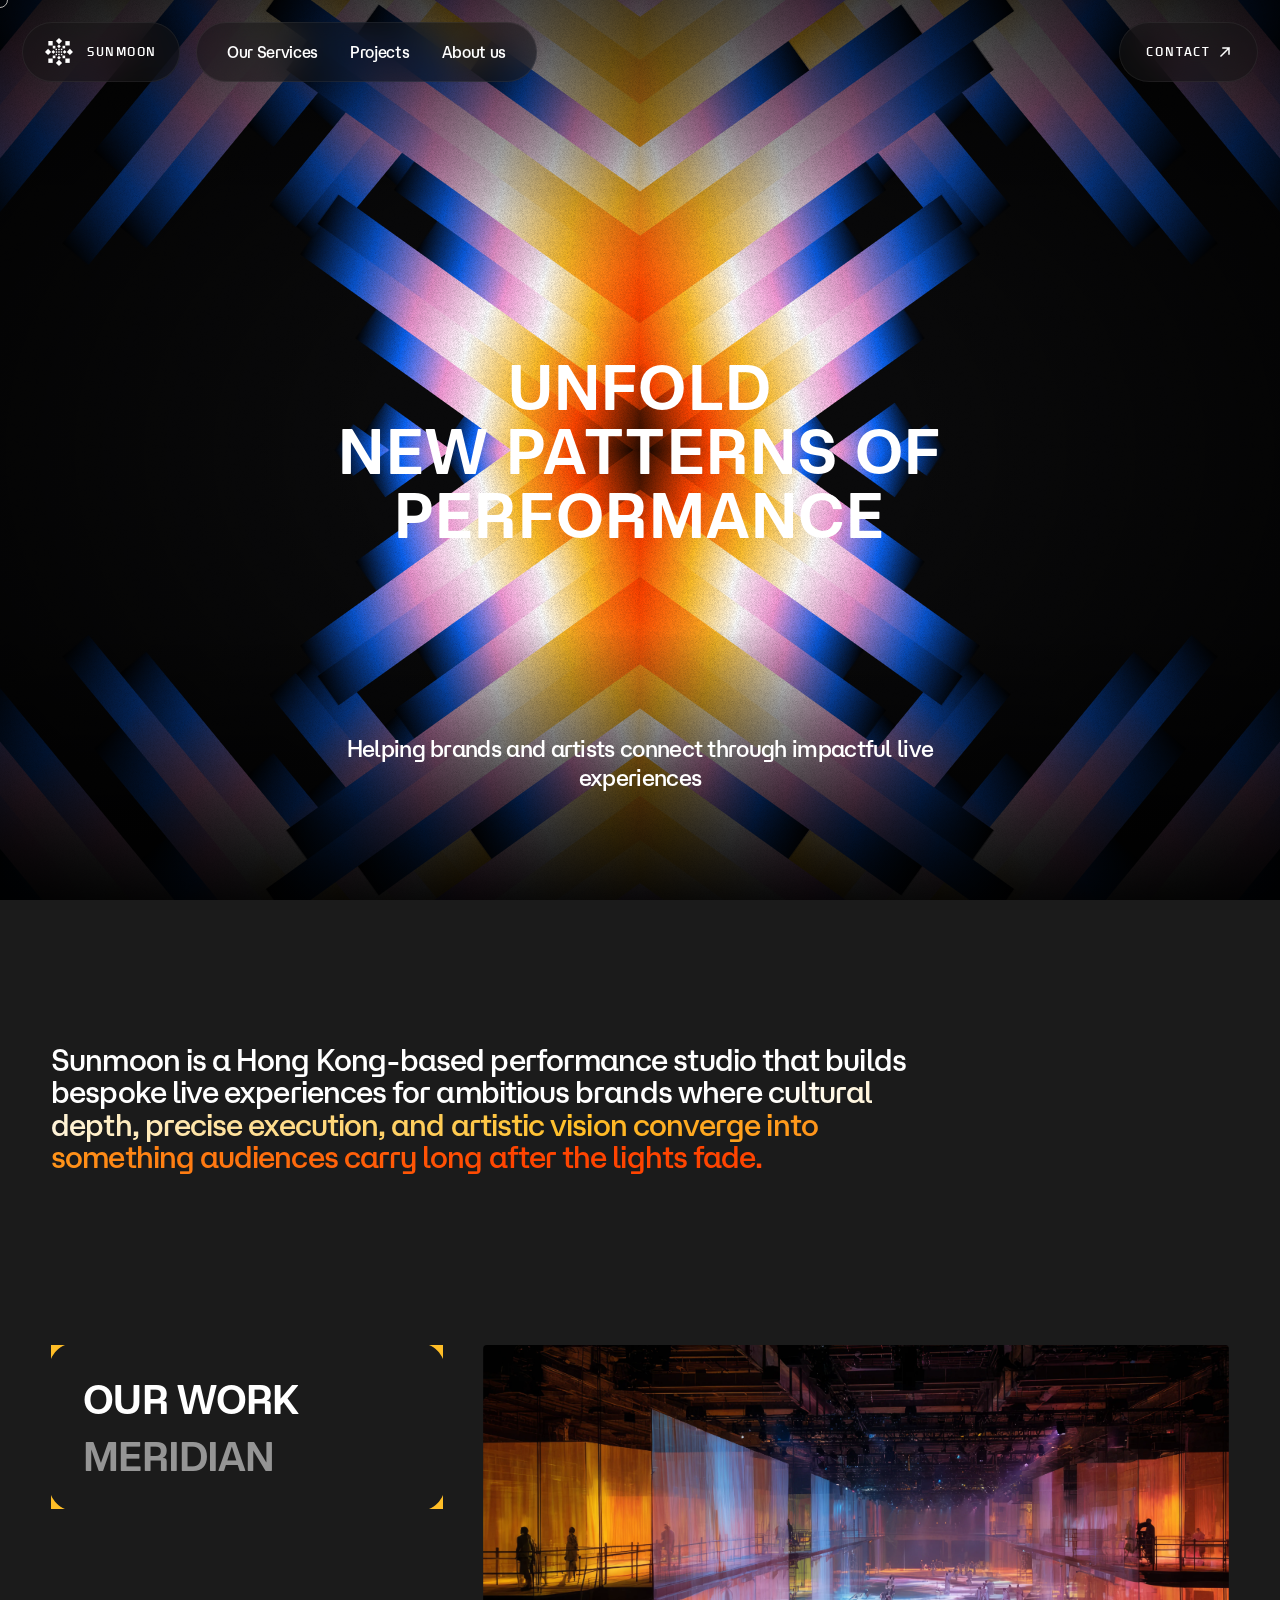
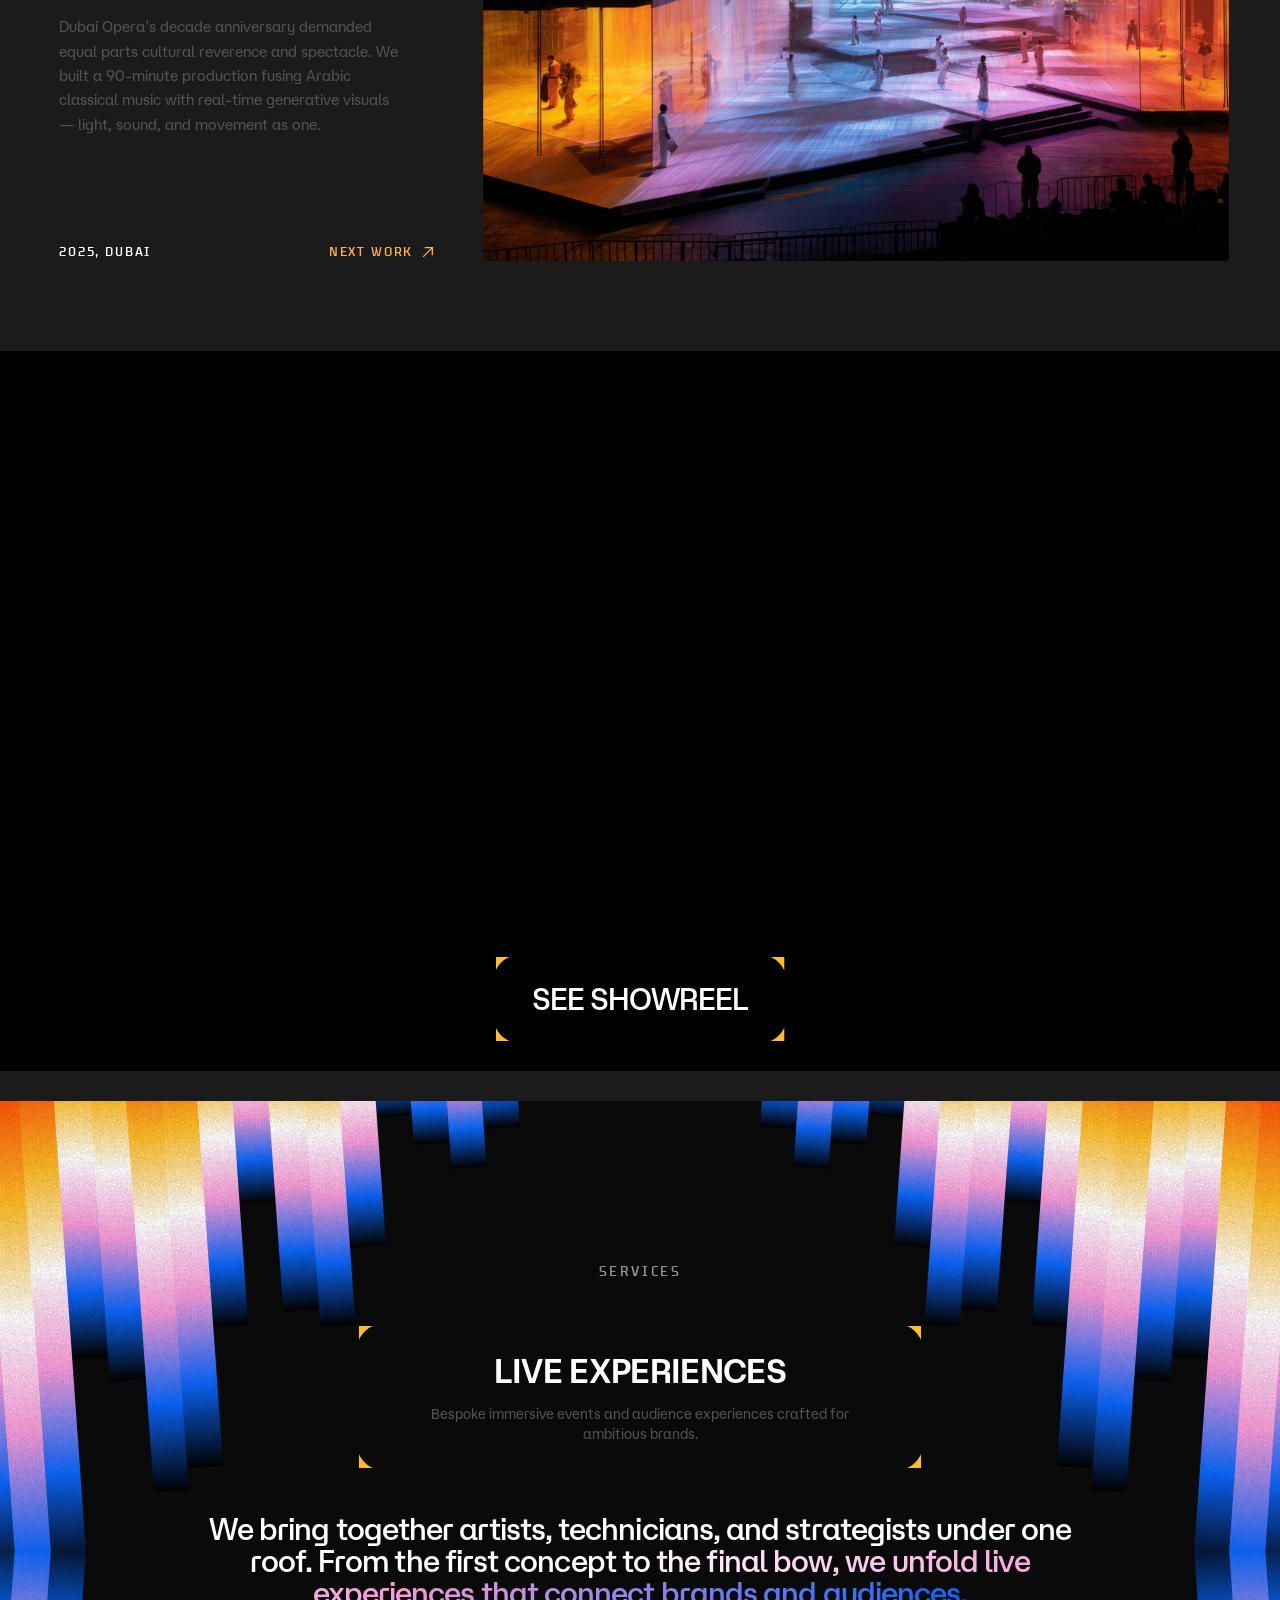
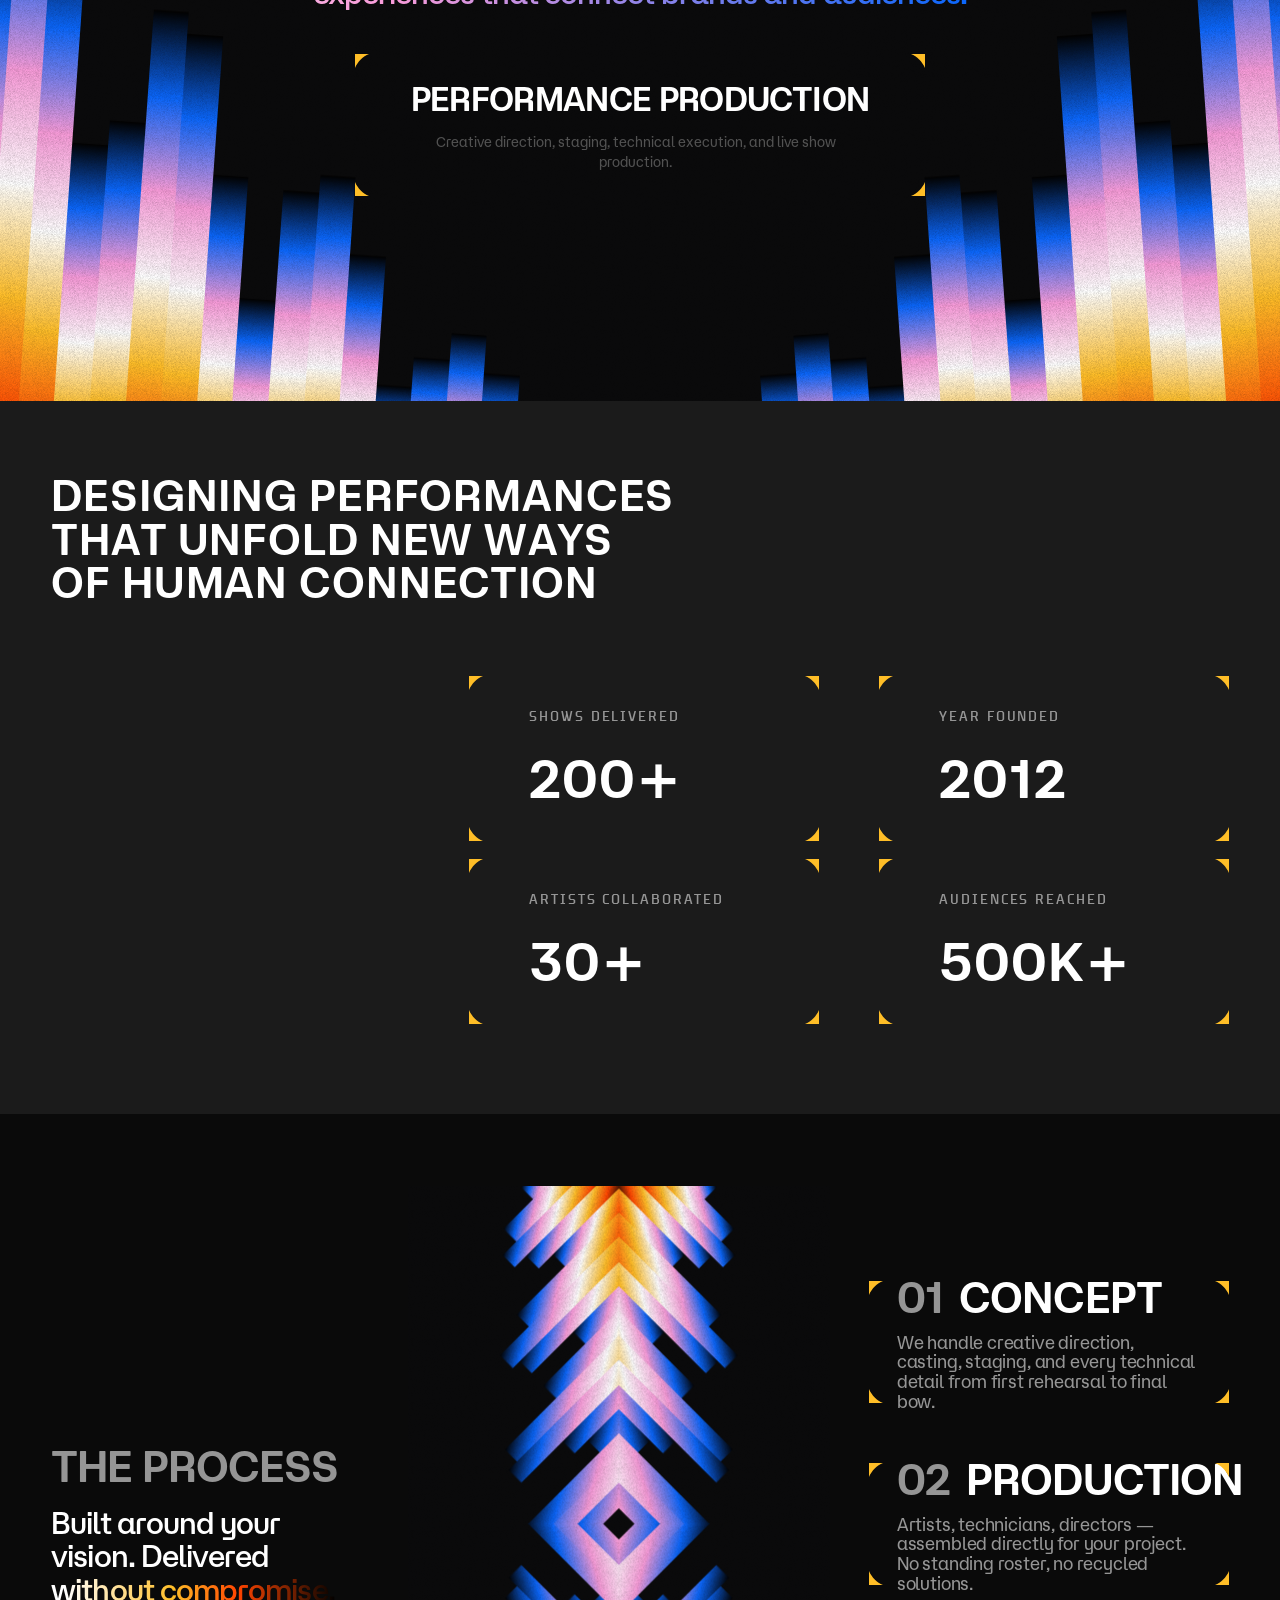
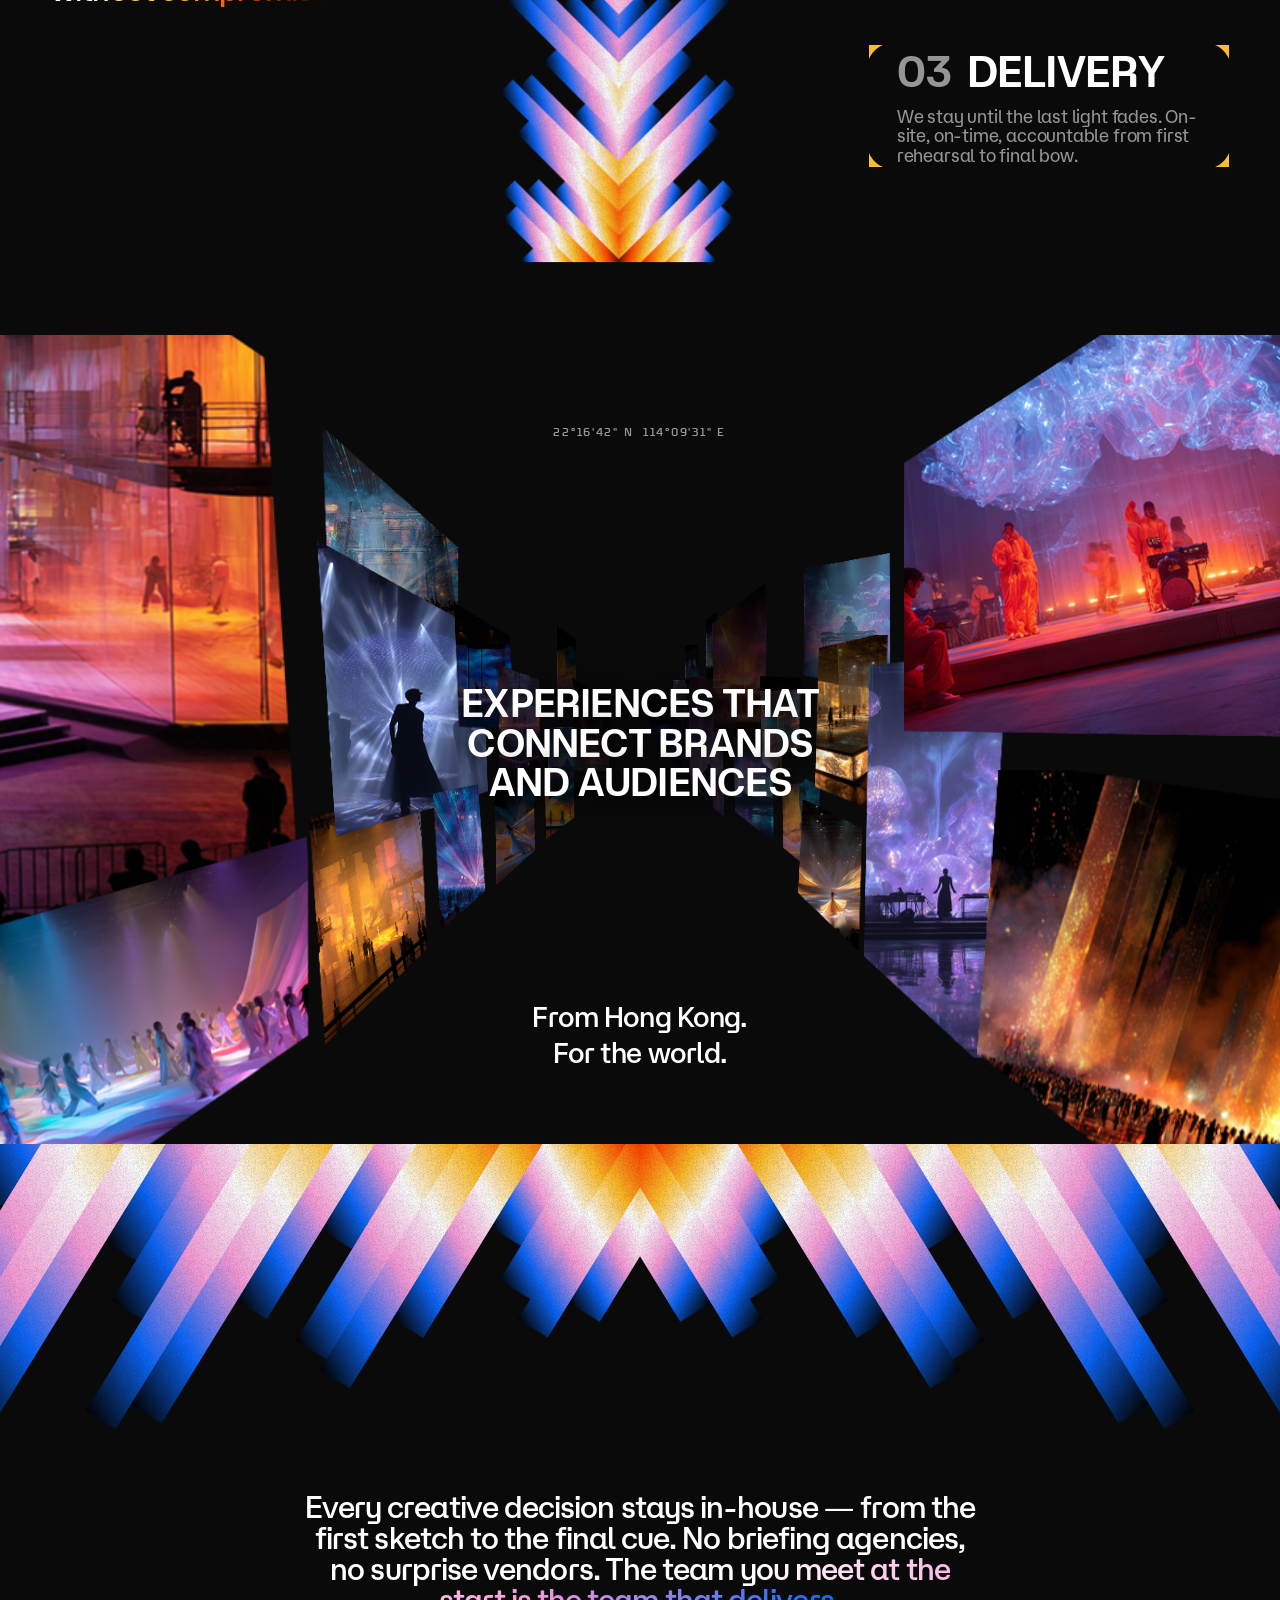
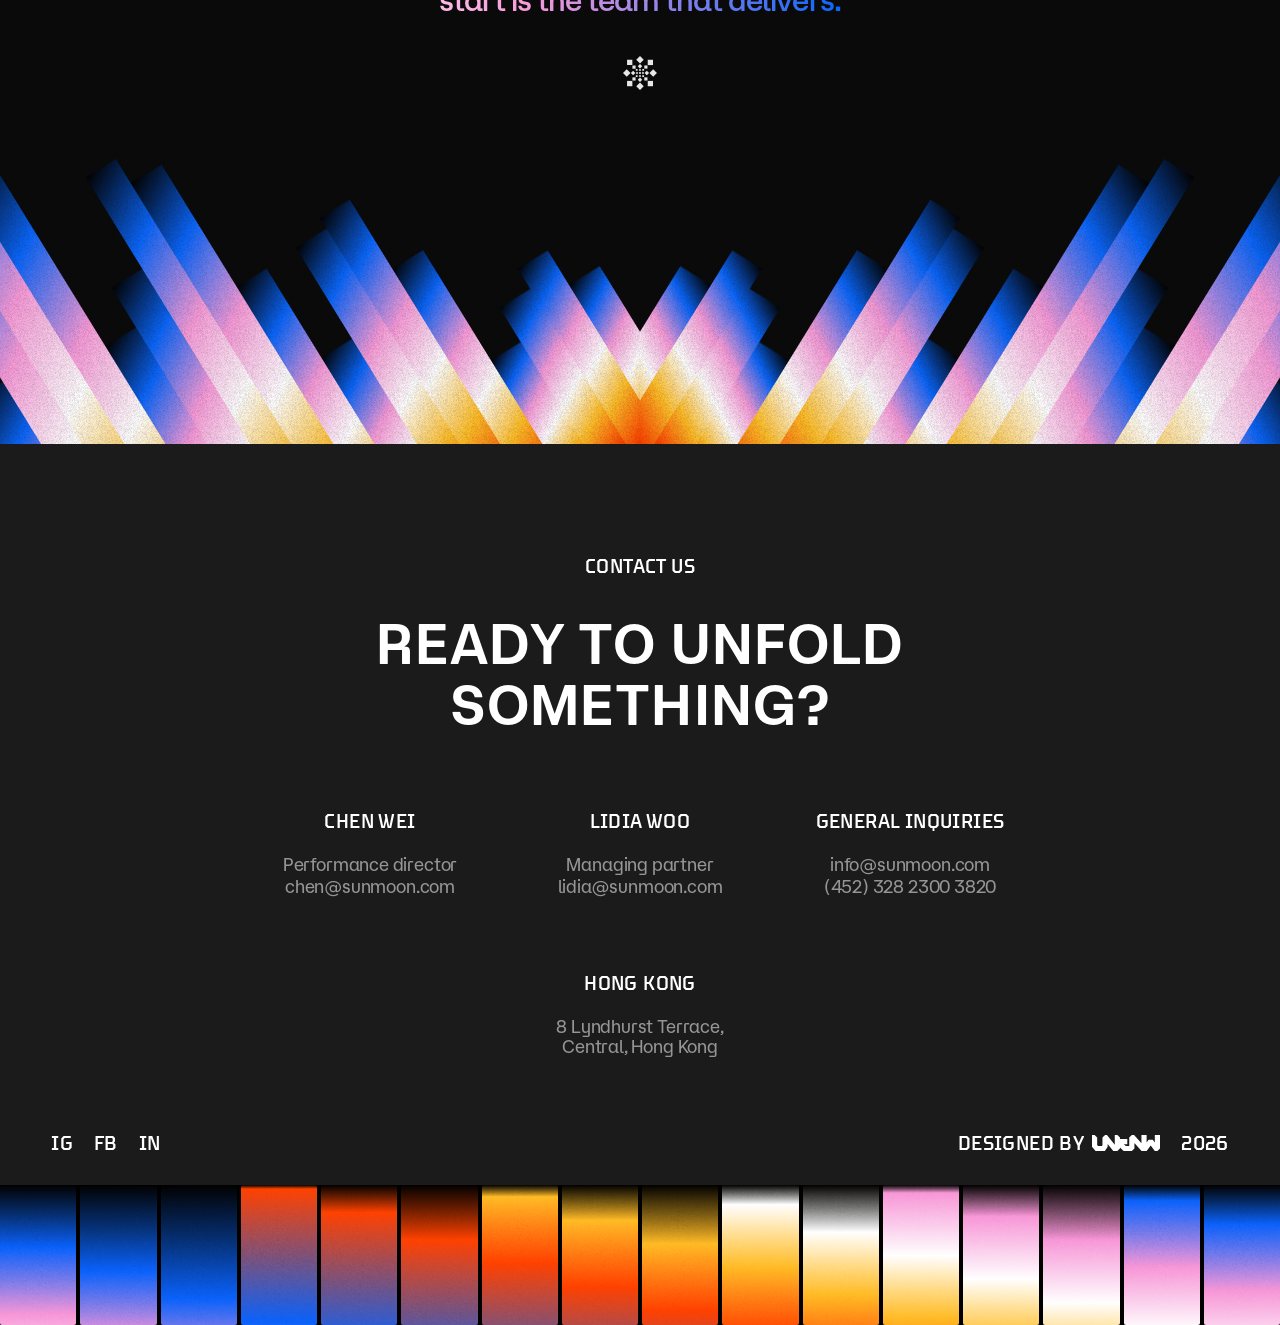
==== commit 1ea0f5cd: "Contact: hover underline matches link text width The inner flex-col wrappers around each contact's b" ====
--- a/index.html
+++ b/index.html
@@ -400,21 +400,21 @@
         <div class="grid grid-cols-1 md:grid-cols-3 gap-[30px] w-full">
           <div class="flex flex-col items-center gap-5">
             <p class="font-octo font-medium text-[20px] tracking-[.02em] uppercase text-white">CHEN WEI</p>
-            <div class="flex flex-col gap-0.5 text-fg-dim text-[18px] leading-[1.1] -tracking-[.01em] w-full">
+            <div class="flex flex-col items-center gap-0.5 text-fg-dim text-[18px] leading-[1.1] -tracking-[.01em] w-full">
               <p>Performance director</p>
               <a class="contact-mail relative transition-colors duration-200 hover:text-accent-warm" href="mailto:chen@sunmoon.com">chen@sunmoon.com</a>
             </div>
           </div>
           <div class="flex flex-col items-center gap-5">
             <p class="font-octo font-medium text-[20px] tracking-[.02em] uppercase text-white">LIDIA WOO</p>
-            <div class="flex flex-col gap-0.5 text-fg-dim text-[18px] leading-[1.1] -tracking-[.01em] w-full">
+            <div class="flex flex-col items-center gap-0.5 text-fg-dim text-[18px] leading-[1.1] -tracking-[.01em] w-full">
               <p>Managing partner</p>
               <a class="contact-mail relative transition-colors duration-200 hover:text-accent-warm" href="mailto:lidia@sunmoon.com">lidia@sunmoon.com</a>
             </div>
           </div>
           <div class="flex flex-col items-center gap-5">
             <p class="font-octo font-medium text-[20px] tracking-[.02em] uppercase text-white whitespace-nowrap">GENERAL INQUIRIES</p>
-            <div class="flex flex-col gap-0.5 text-fg-dim text-[18px] leading-[1.1] -tracking-[.01em] w-full">
+            <div class="flex flex-col items-center gap-0.5 text-fg-dim text-[18px] leading-[1.1] -tracking-[.01em] w-full">
               <a class="contact-mail relative transition-colors duration-200 hover:text-accent-warm" href="mailto:info@sunmoon.com">info@sunmoon.com</a>
               <a class="contact-mail relative transition-colors duration-200 hover:text-accent-warm" href="tel:+4523282003820">(452) 328 2300 3820</a>
             </div>
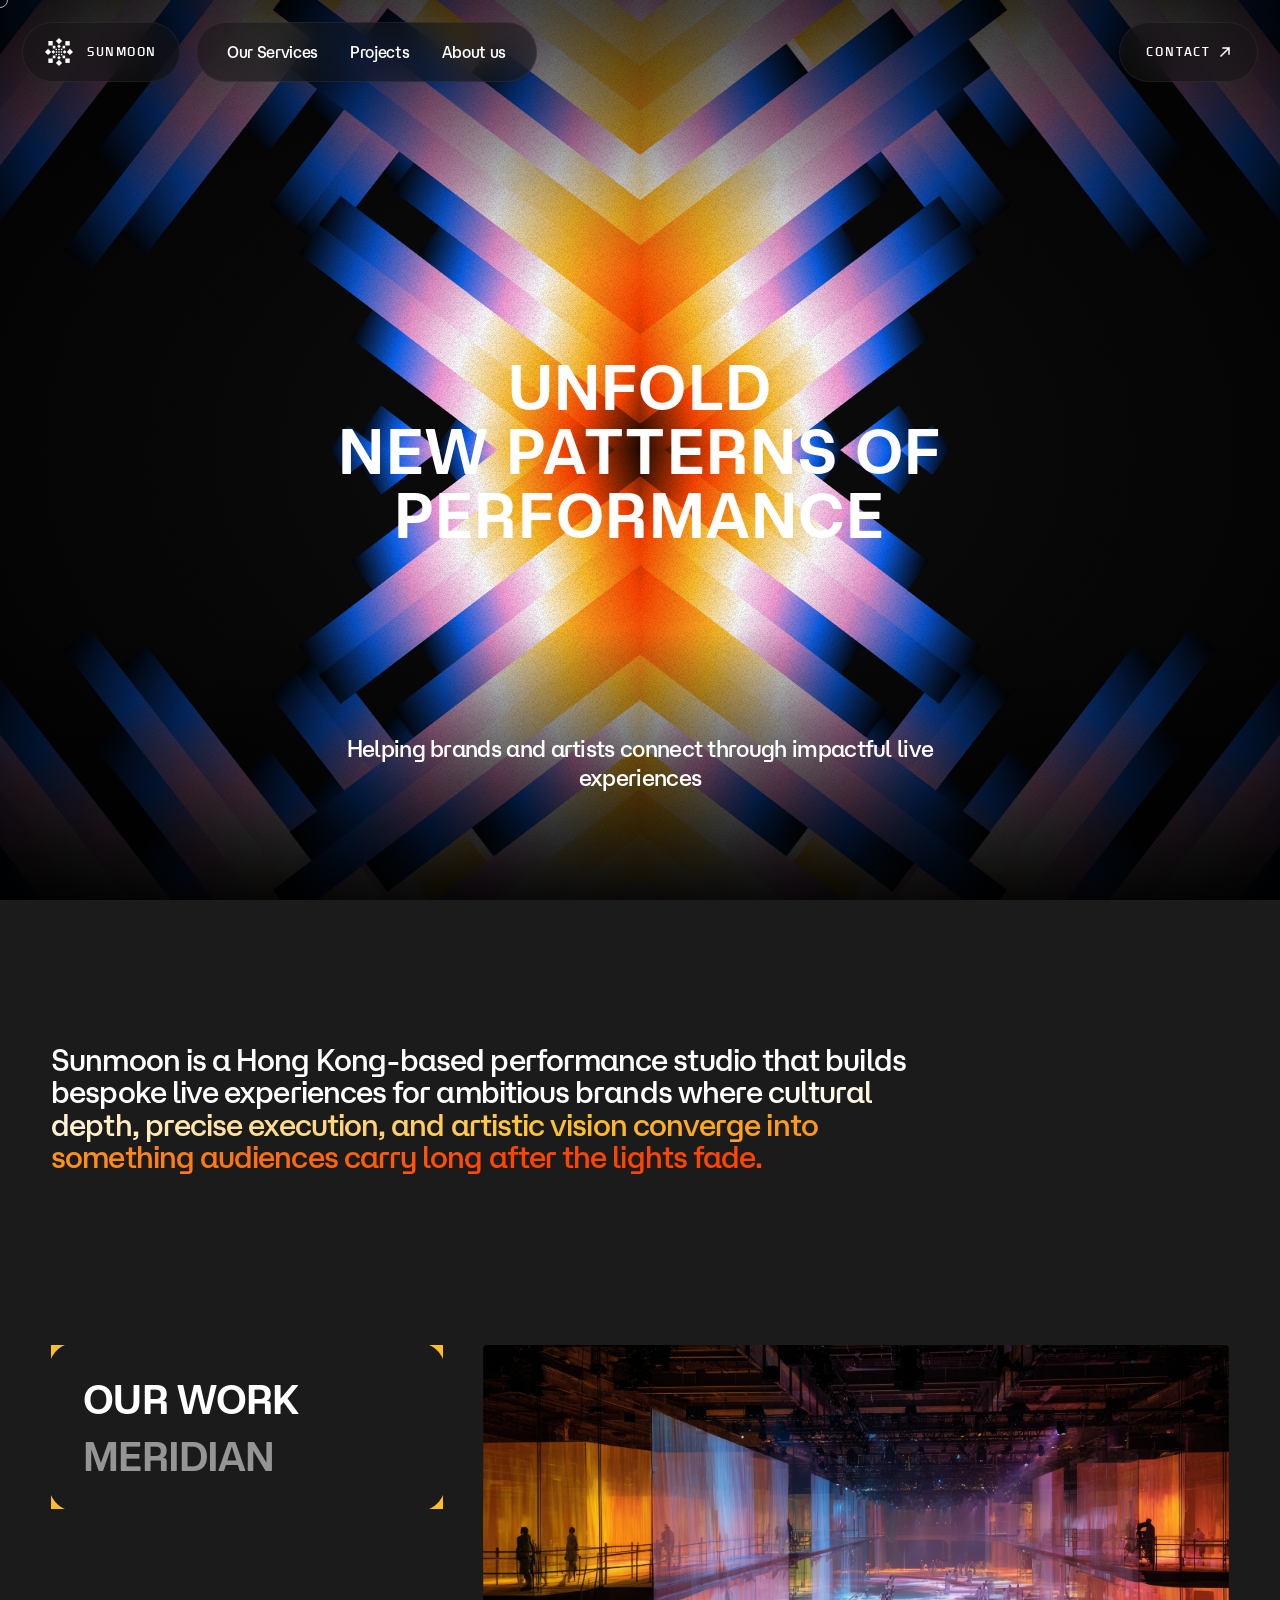
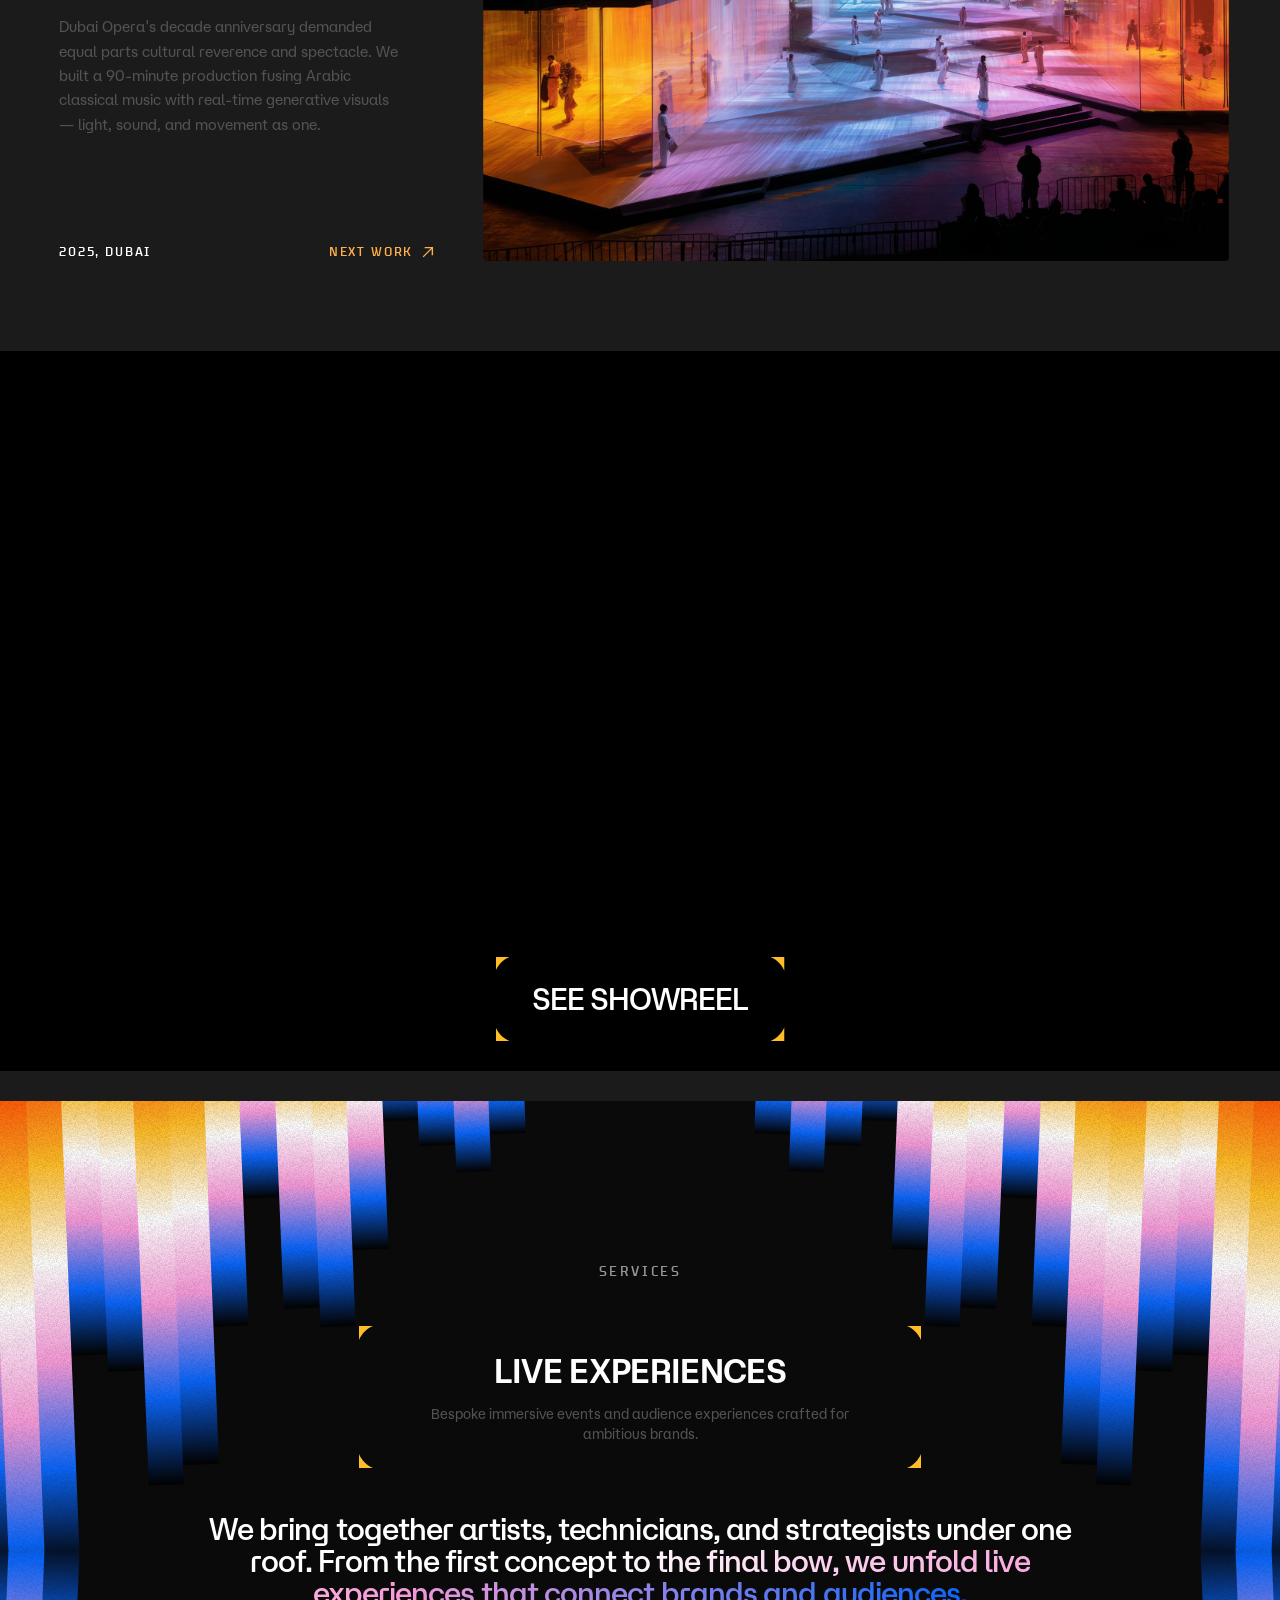
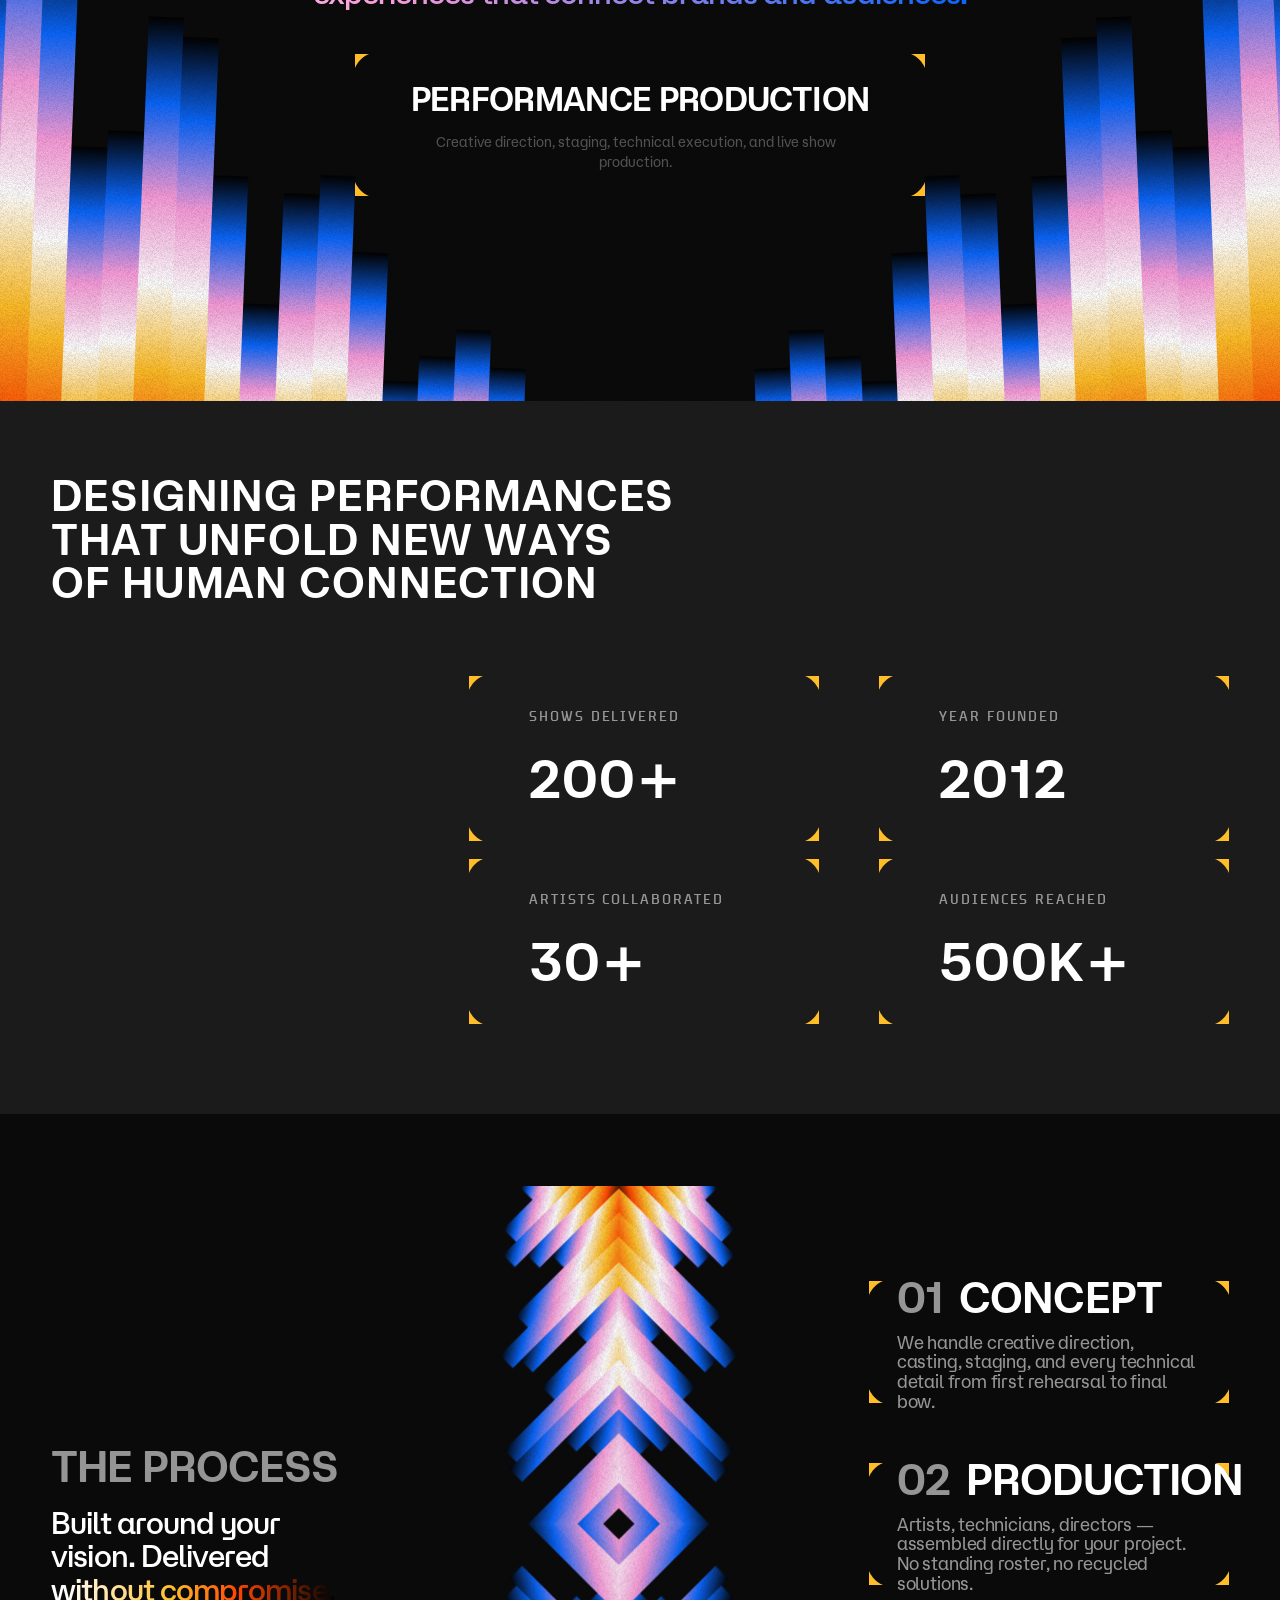
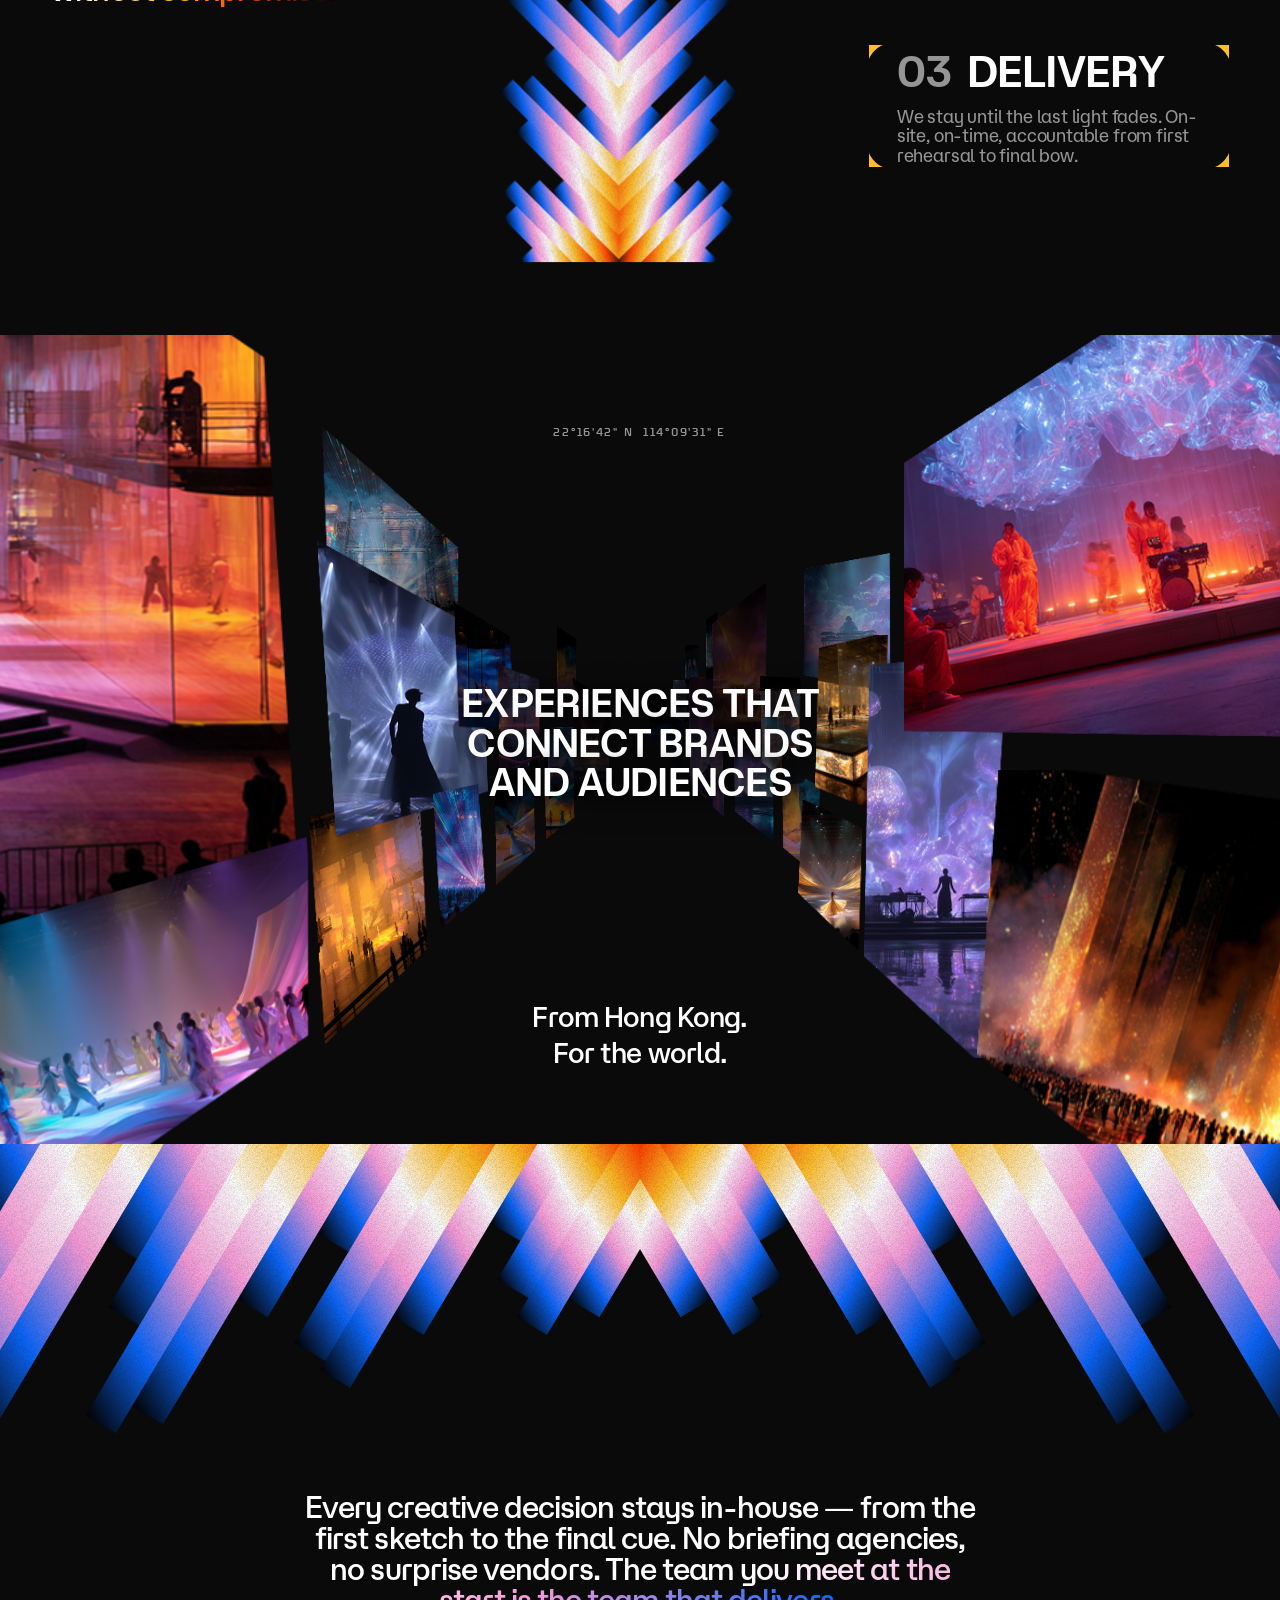
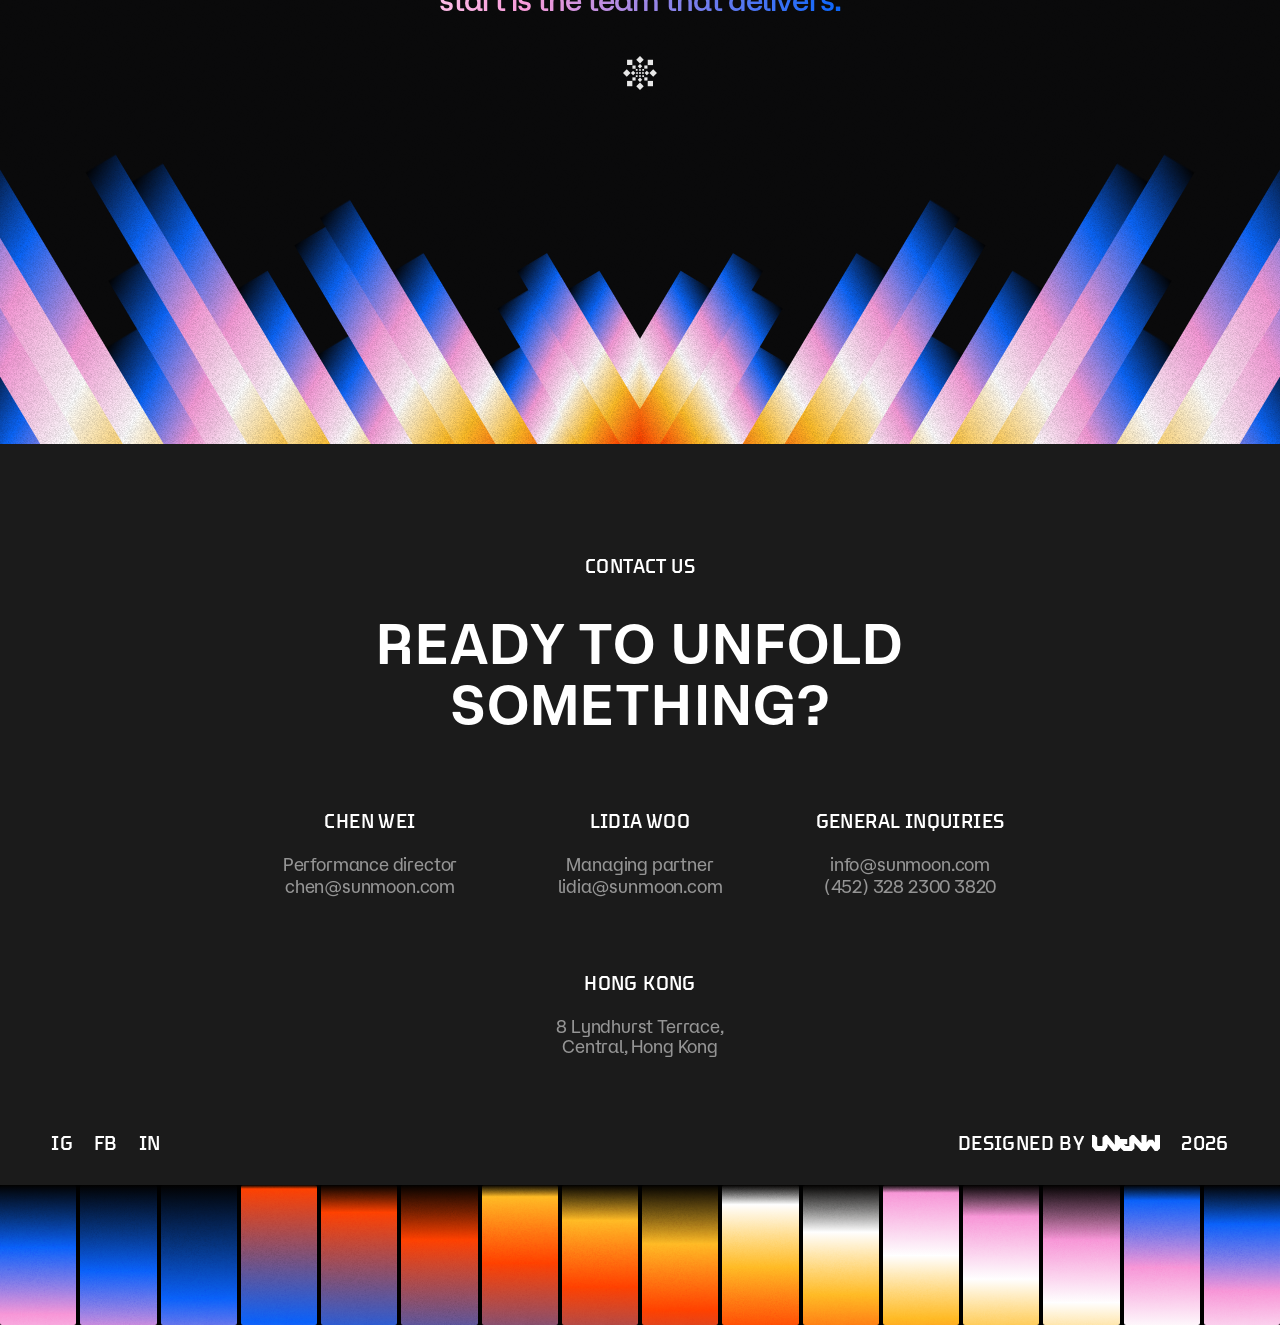
==== commit eb304bad: "Work deck: prev control with mini divider, revealed after first NEXT Add a small back-arrow button +" ====
--- a/index.html
+++ b/index.html
@@ -121,12 +121,22 @@
 
           <div class="flex justify-between items-center px-2 font-octo text-[13px] tracking-[.14em] uppercase font-medium">
             <span data-work-meta>2025, DUBAI</span>
-            <button type="button" data-next-work class="next-work text-accent-warm inline-flex items-center gap-2 transition-[color,gap] duration-200 hover:text-accent hover:gap-3 cursor-pointer">
-              NEXT WORK
-              <svg viewBox="0 0 16 16" width="14" height="14" aria-hidden="true" class="transition-transform duration-200">
-                <path d="M3 13 L13 3 M5 3 H13 V11" stroke="currentColor" stroke-width="1.6" fill="none" stroke-linecap="square"/>
-              </svg>
-            </button>
+            <div data-work-nav class="work-nav inline-flex items-center gap-3 text-accent-warm">
+              <button type="button" data-prev-work aria-label="Previous work"
+                      class="prev-work inline-flex items-center transition-[color,transform] duration-200 hover:text-accent hover:-translate-x-0.5 cursor-pointer">
+                <svg viewBox="0 0 16 16" width="14" height="14" aria-hidden="true">
+                  <path d="M13 3 L3 13 M11 13 H3 V5" stroke="currentColor" stroke-width="1.6" fill="none" stroke-linecap="square"/>
+                </svg>
+              </button>
+              <span class="work-nav-sep block w-px h-3 bg-current opacity-30" aria-hidden="true"></span>
+              <button type="button" data-next-work
+                      class="next-work inline-flex items-center gap-2 transition-[color,gap] duration-200 hover:text-accent hover:gap-3 cursor-pointer">
+                NEXT WORK
+                <svg viewBox="0 0 16 16" width="14" height="14" aria-hidden="true" class="transition-transform duration-200">
+                  <path d="M3 13 L13 3 M5 3 H13 V11" stroke="currentColor" stroke-width="1.6" fill="none" stroke-linecap="square"/>
+                </svg>
+              </button>
+            </div>
           </div>
         </aside>
 
--- a/css/styles.css
+++ b/css/styles.css
@@ -170,6 +170,19 @@
   height: calc(100% * var(--aw) / var(--ah));
   transform: translate(-50%, -50%) rotate(-90deg);
   transform-origin: center;
+}
+
+/* ----- Work deck nav: prev button + divider hidden until first interaction ----- */
+.work-nav .prev-work,
+.work-nav .work-nav-sep {
+  opacity: 0;
+  pointer-events: none;
+  transition: opacity .45s cubic-bezier(.2,.8,.2,1);
+}
+.work-nav.is-engaged .prev-work,
+.work-nav.is-engaged .work-nav-sep {
+  opacity: 1;
+  pointer-events: auto;
 }
 
 /* ----- Animated link underline (mail/social) ----- */
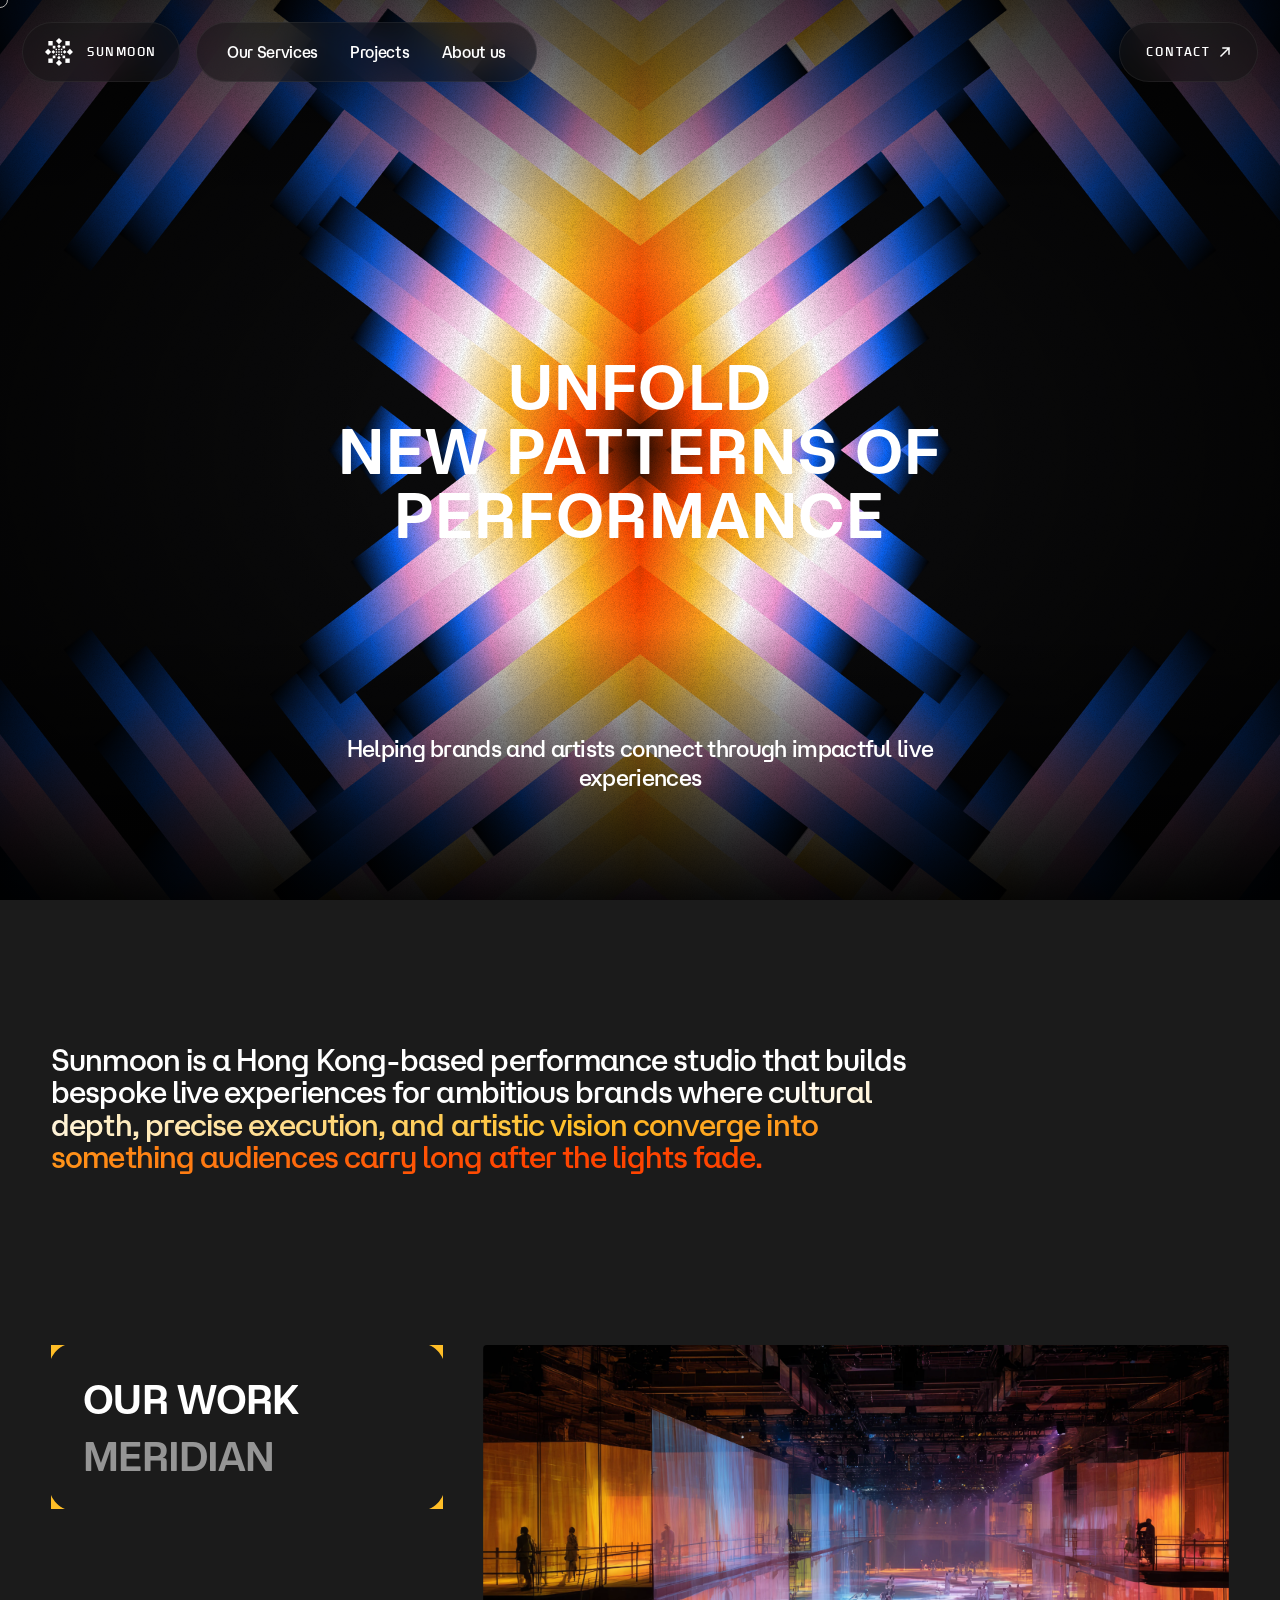
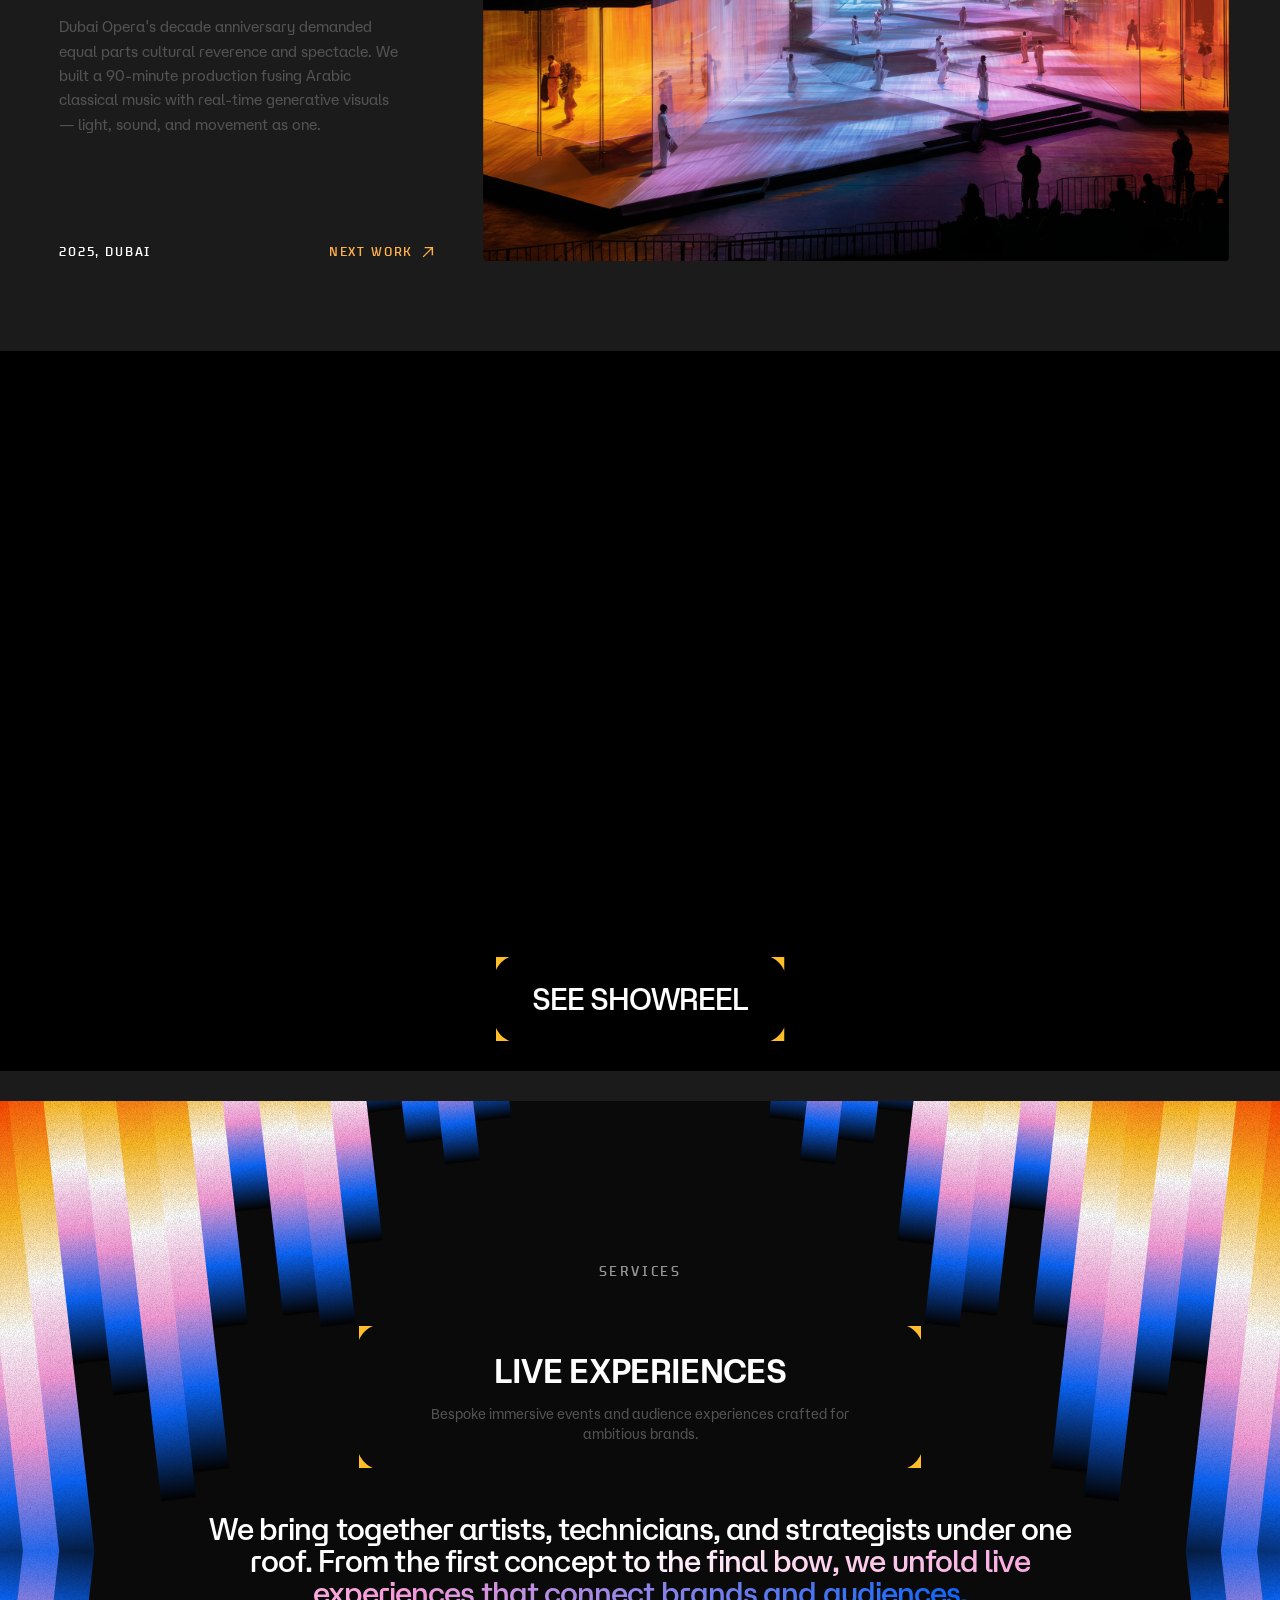
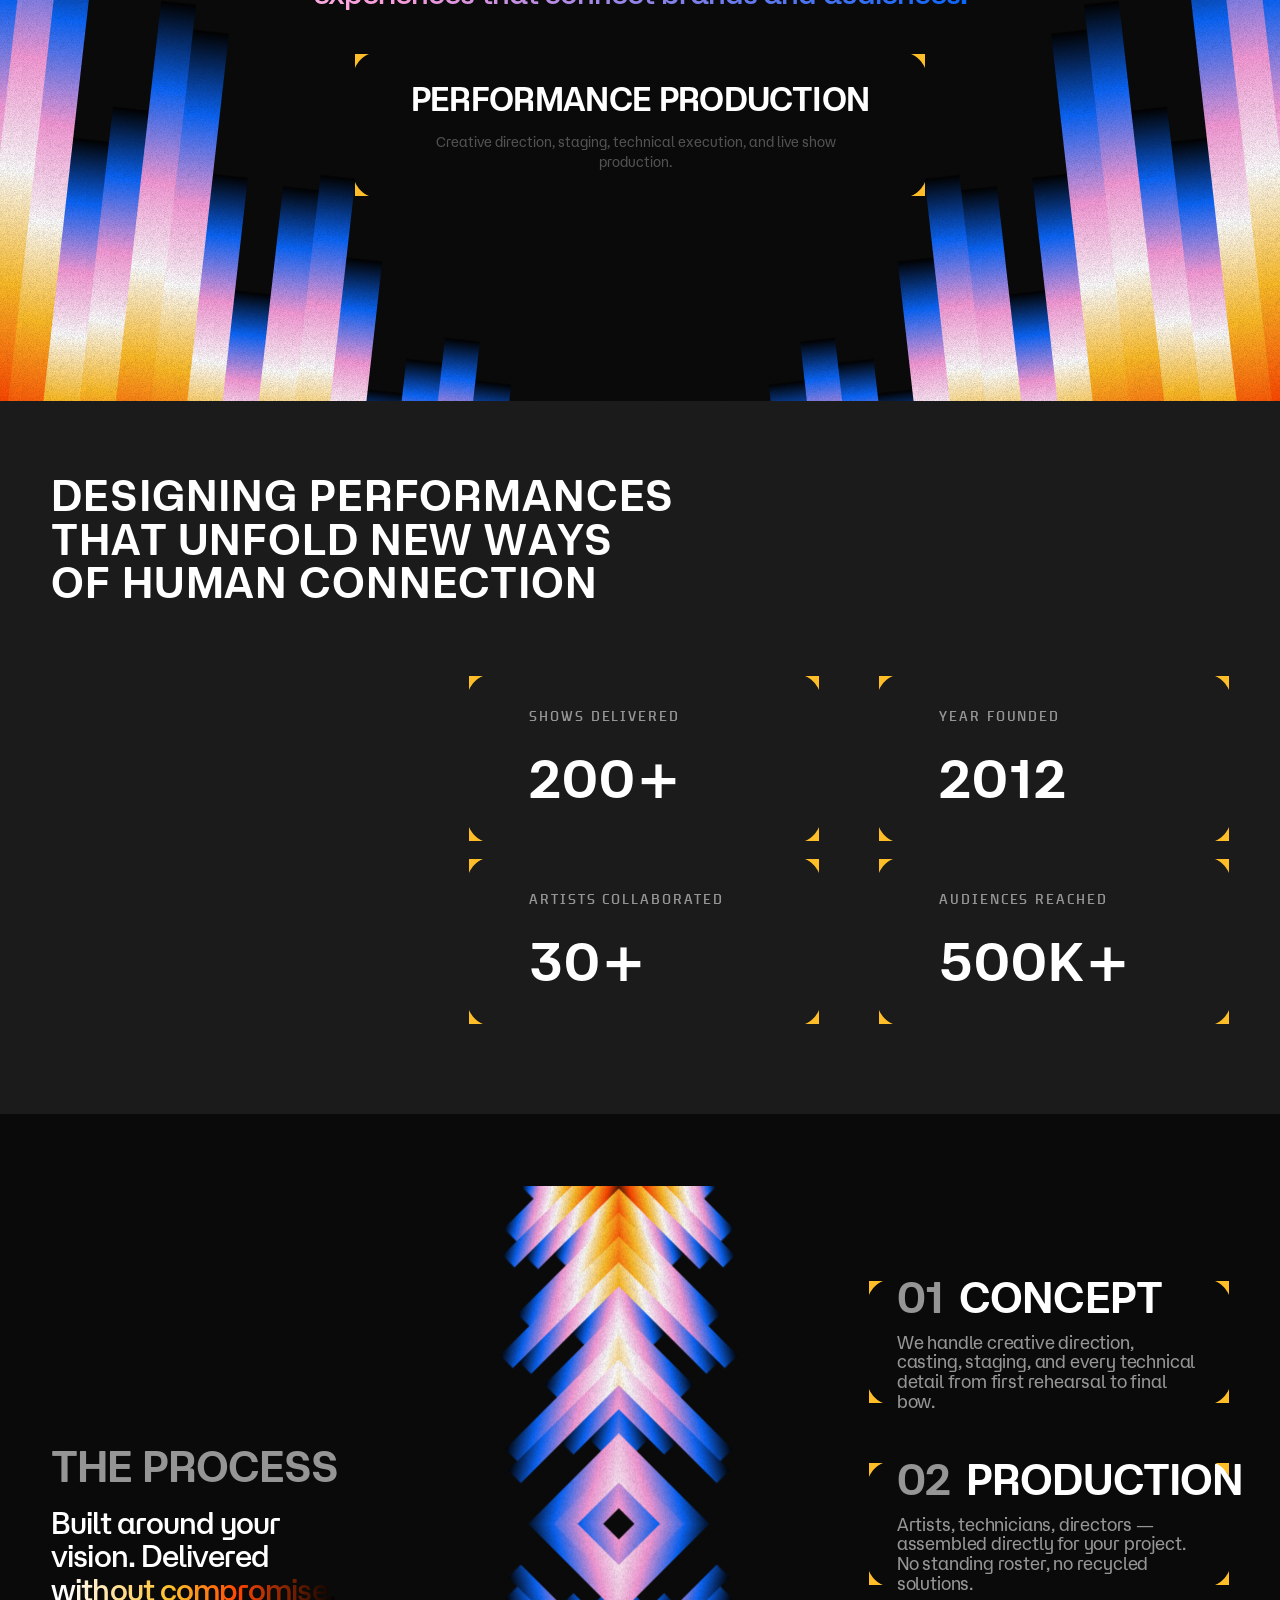
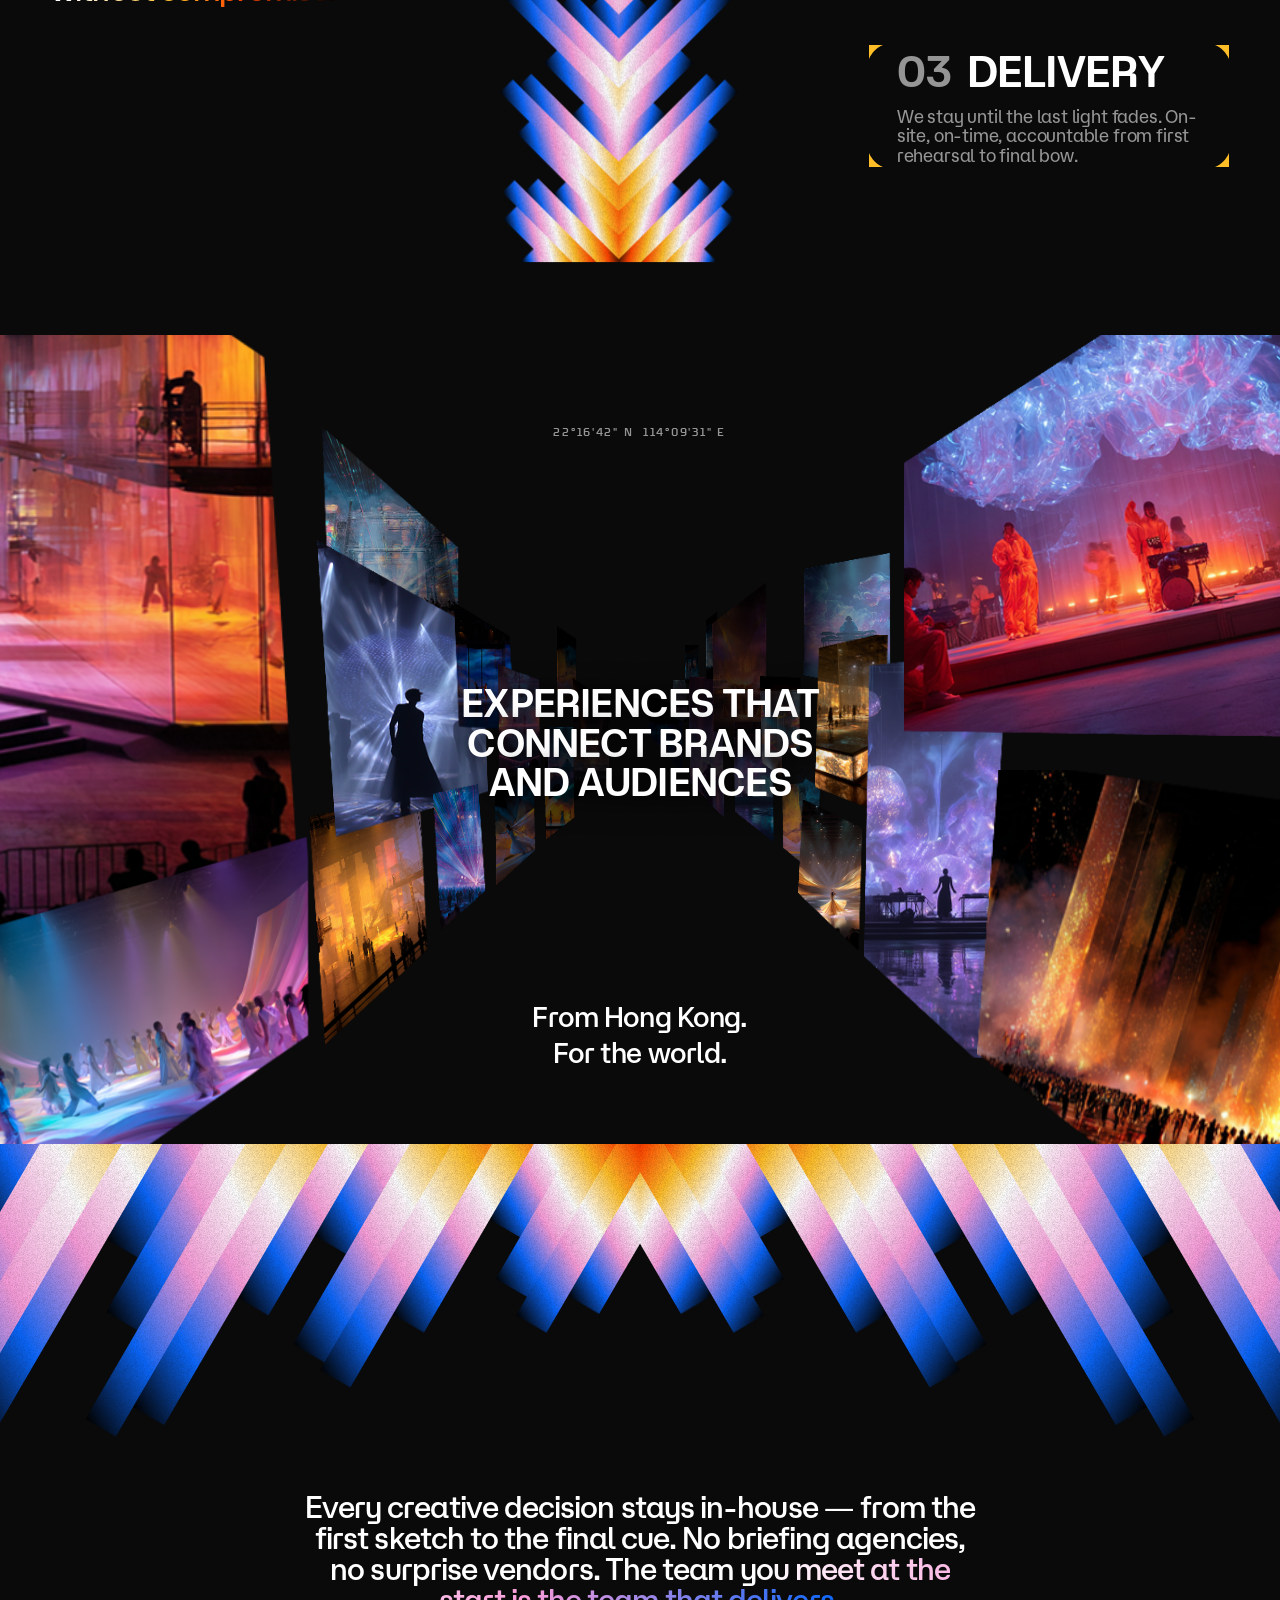
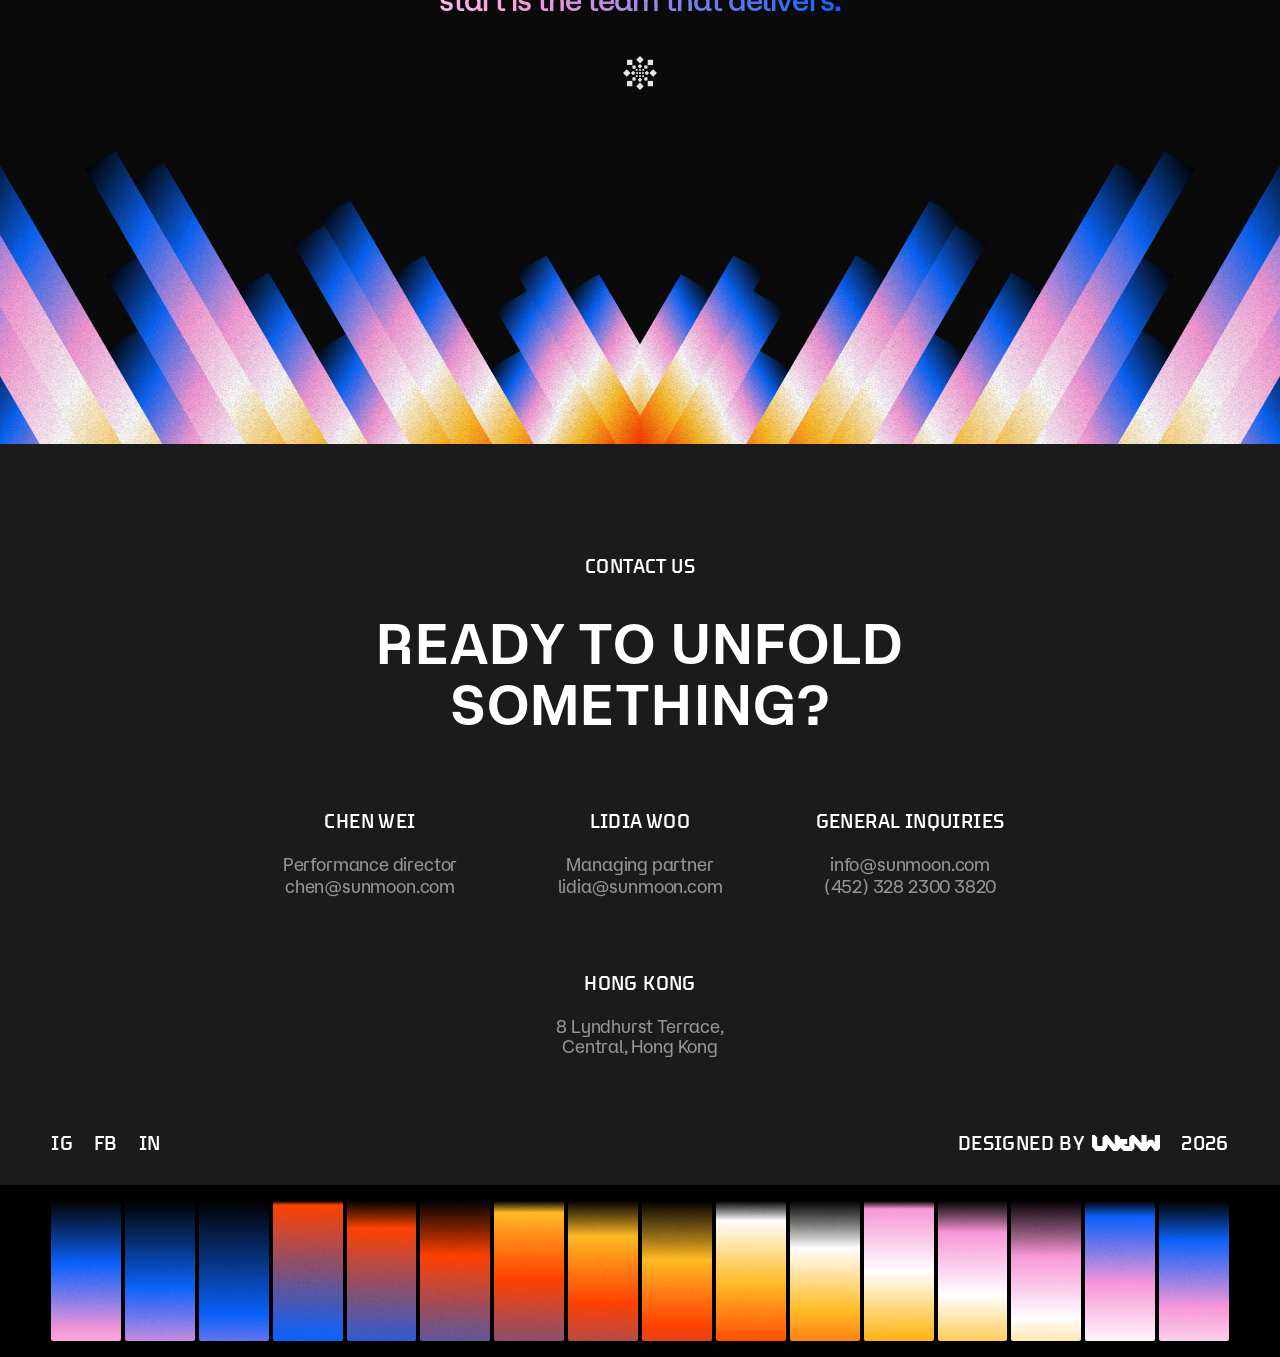
==== commit 5e1eb392: "Synth: match footer's horizontal padding + small vertical breathing The 16-key strip ran edge-to-edg" ====
--- a/index.html
+++ b/index.html
@@ -456,7 +456,7 @@
       </div>
     </footer>
 
-    <aside class="hidden lg:block bg-black" aria-label="Mini synth easter egg">
+    <aside class="hidden lg:block bg-black px-[clamp(20px,4vw,60px)] py-4" aria-label="Mini synth easter egg">
       <div class="synth-stage">
         <div class="synth-keyboard" id="synth-kb"></div>
       </div>
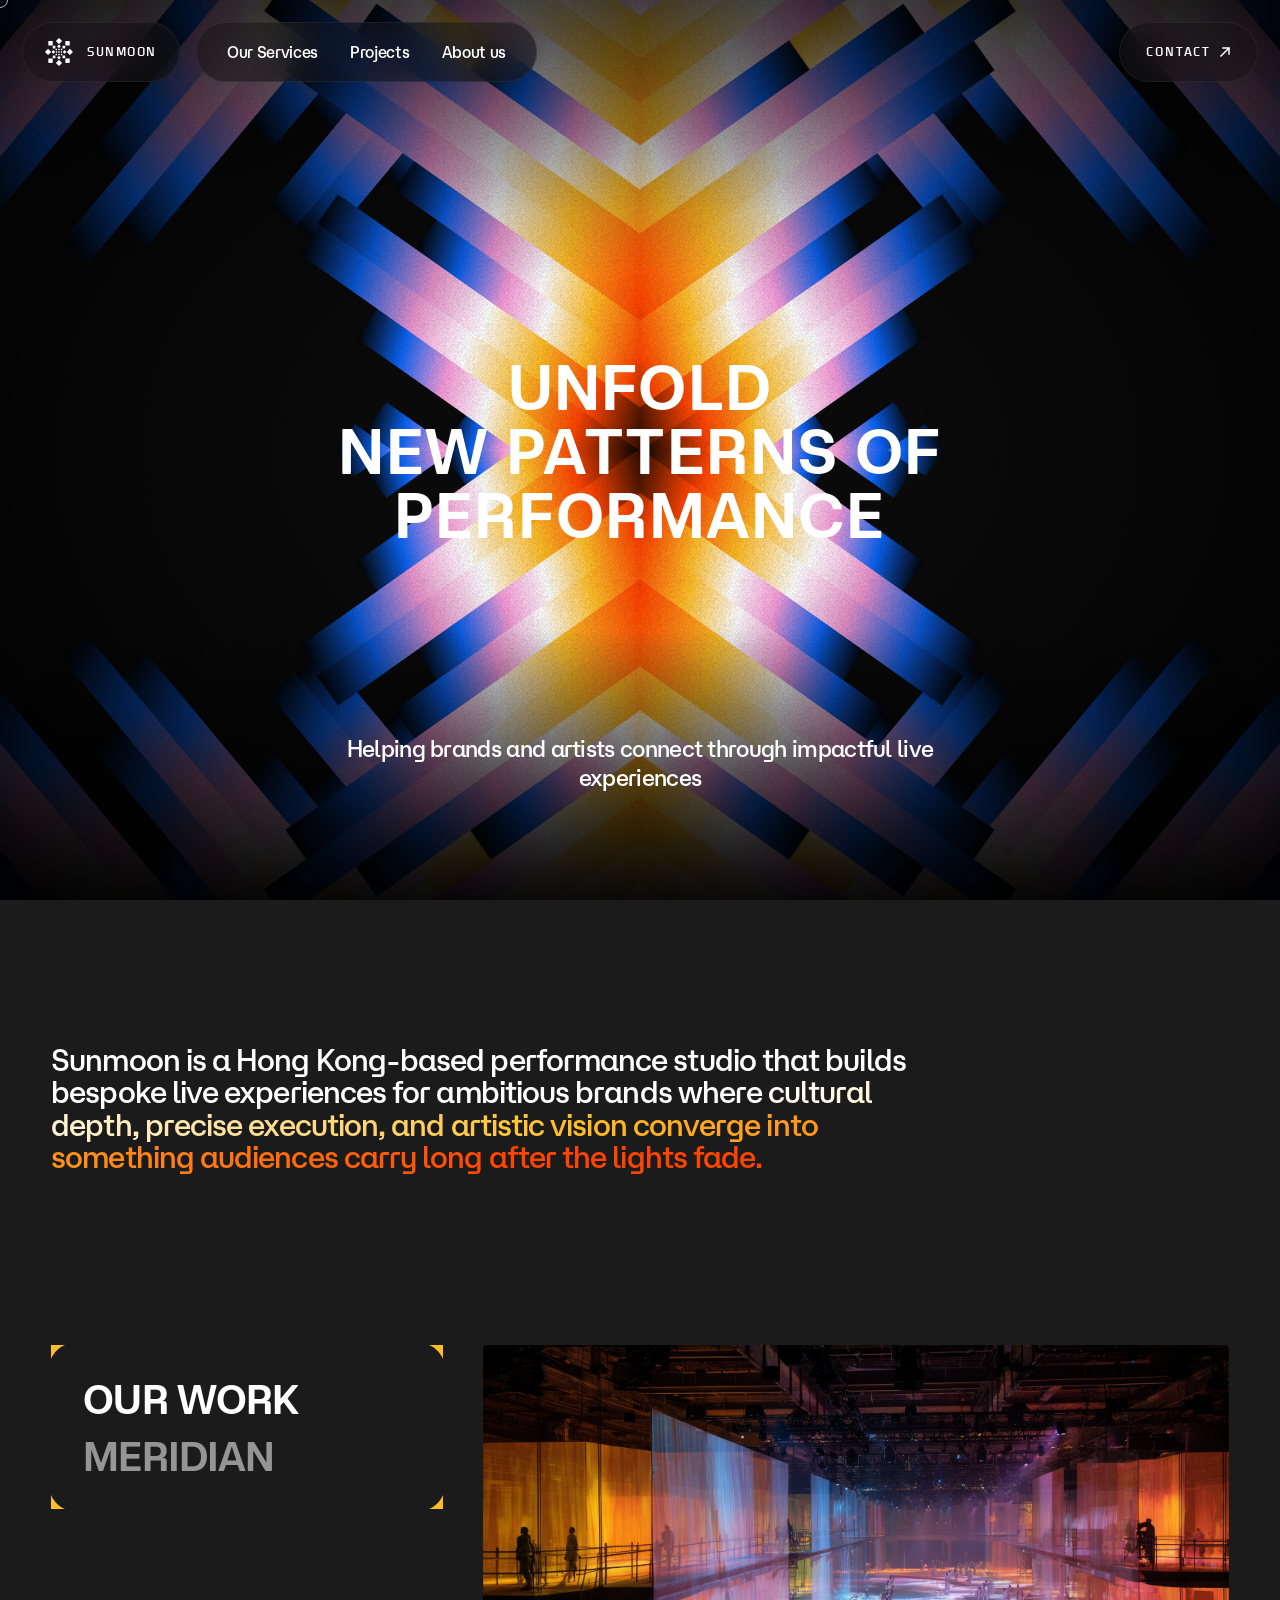
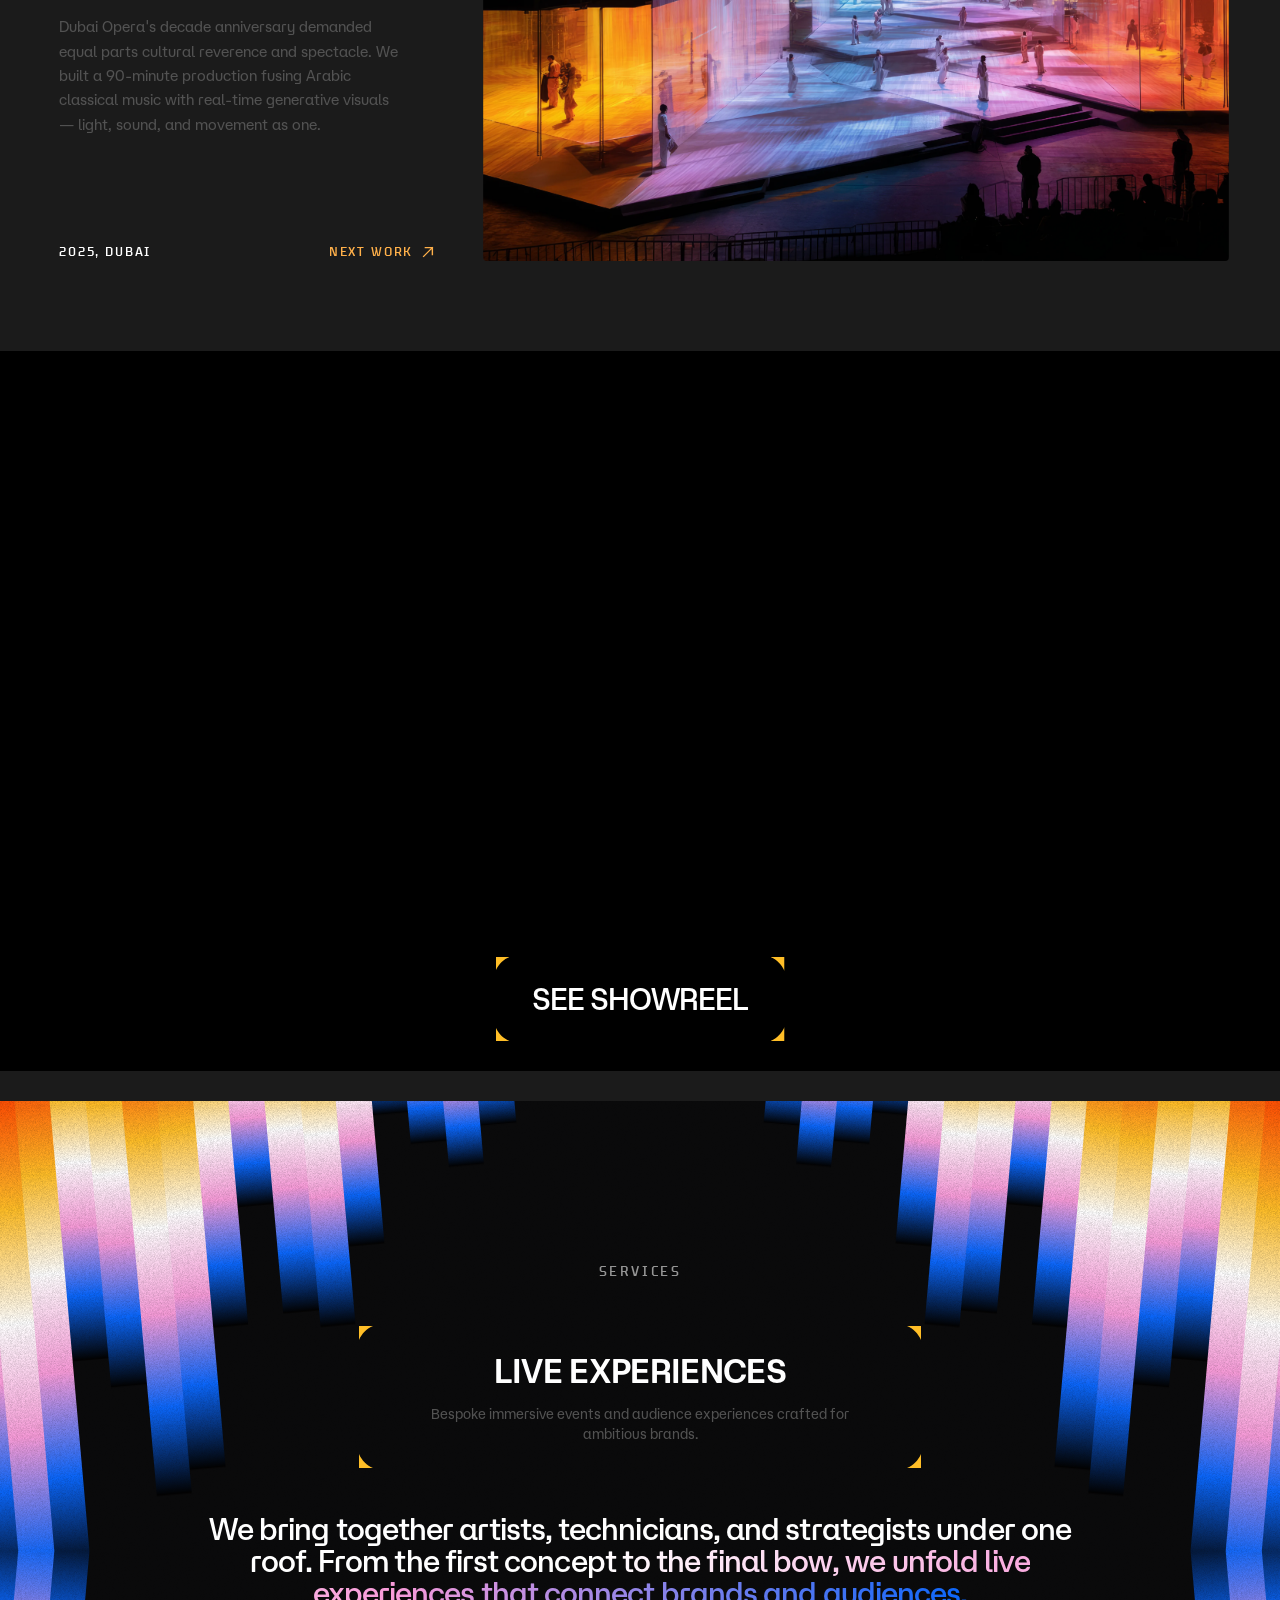
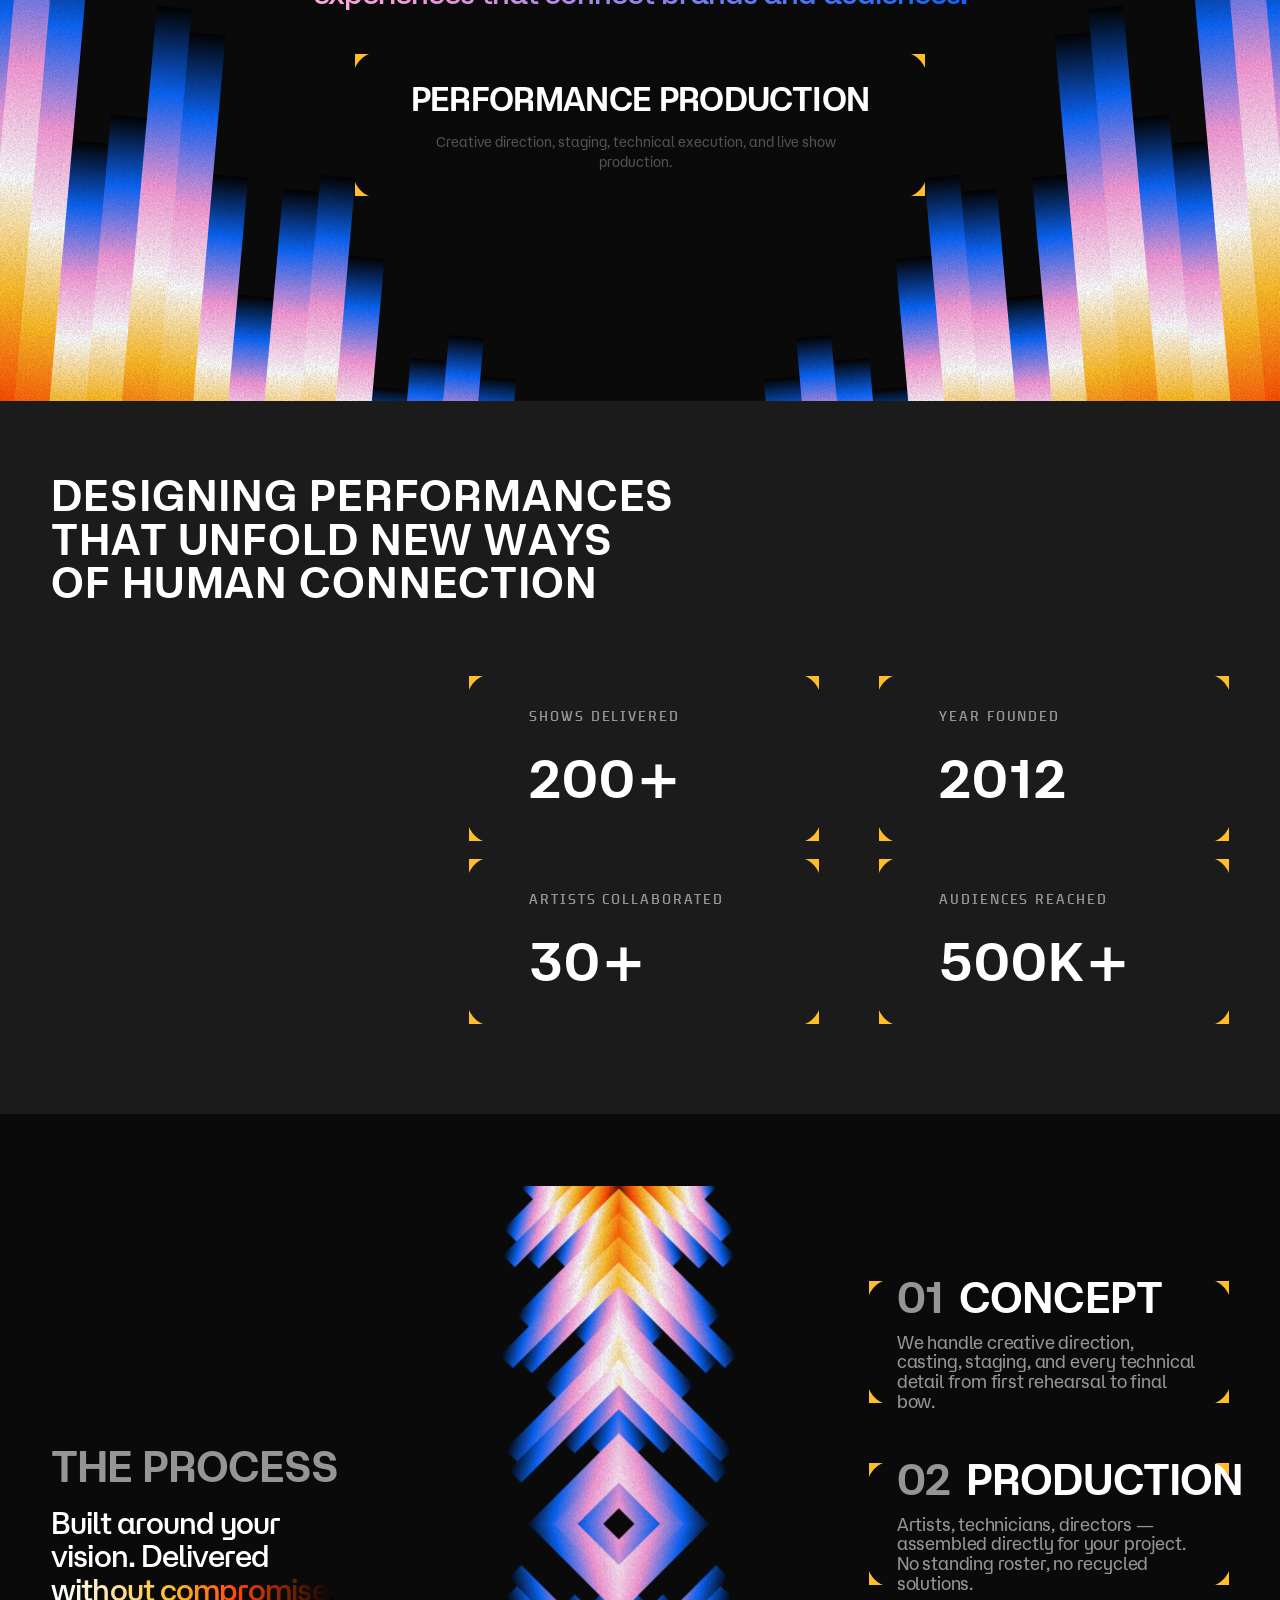
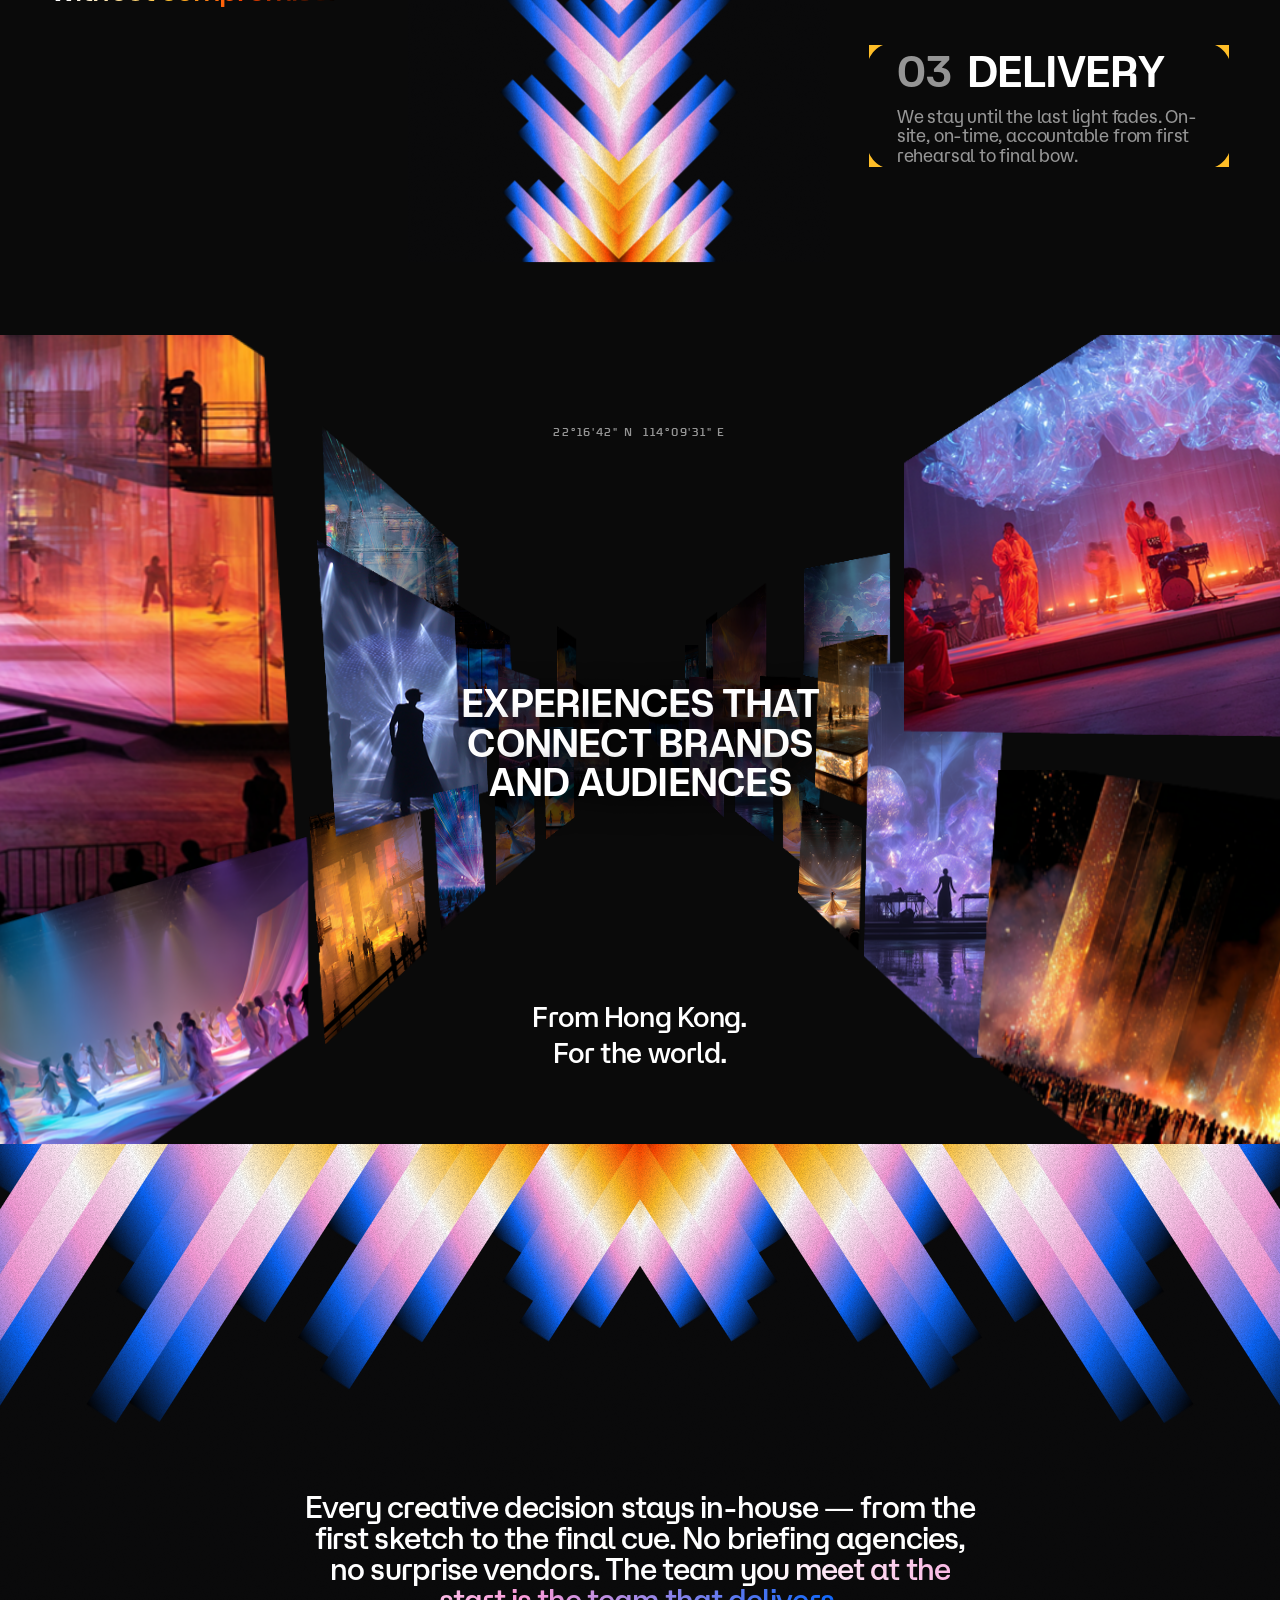
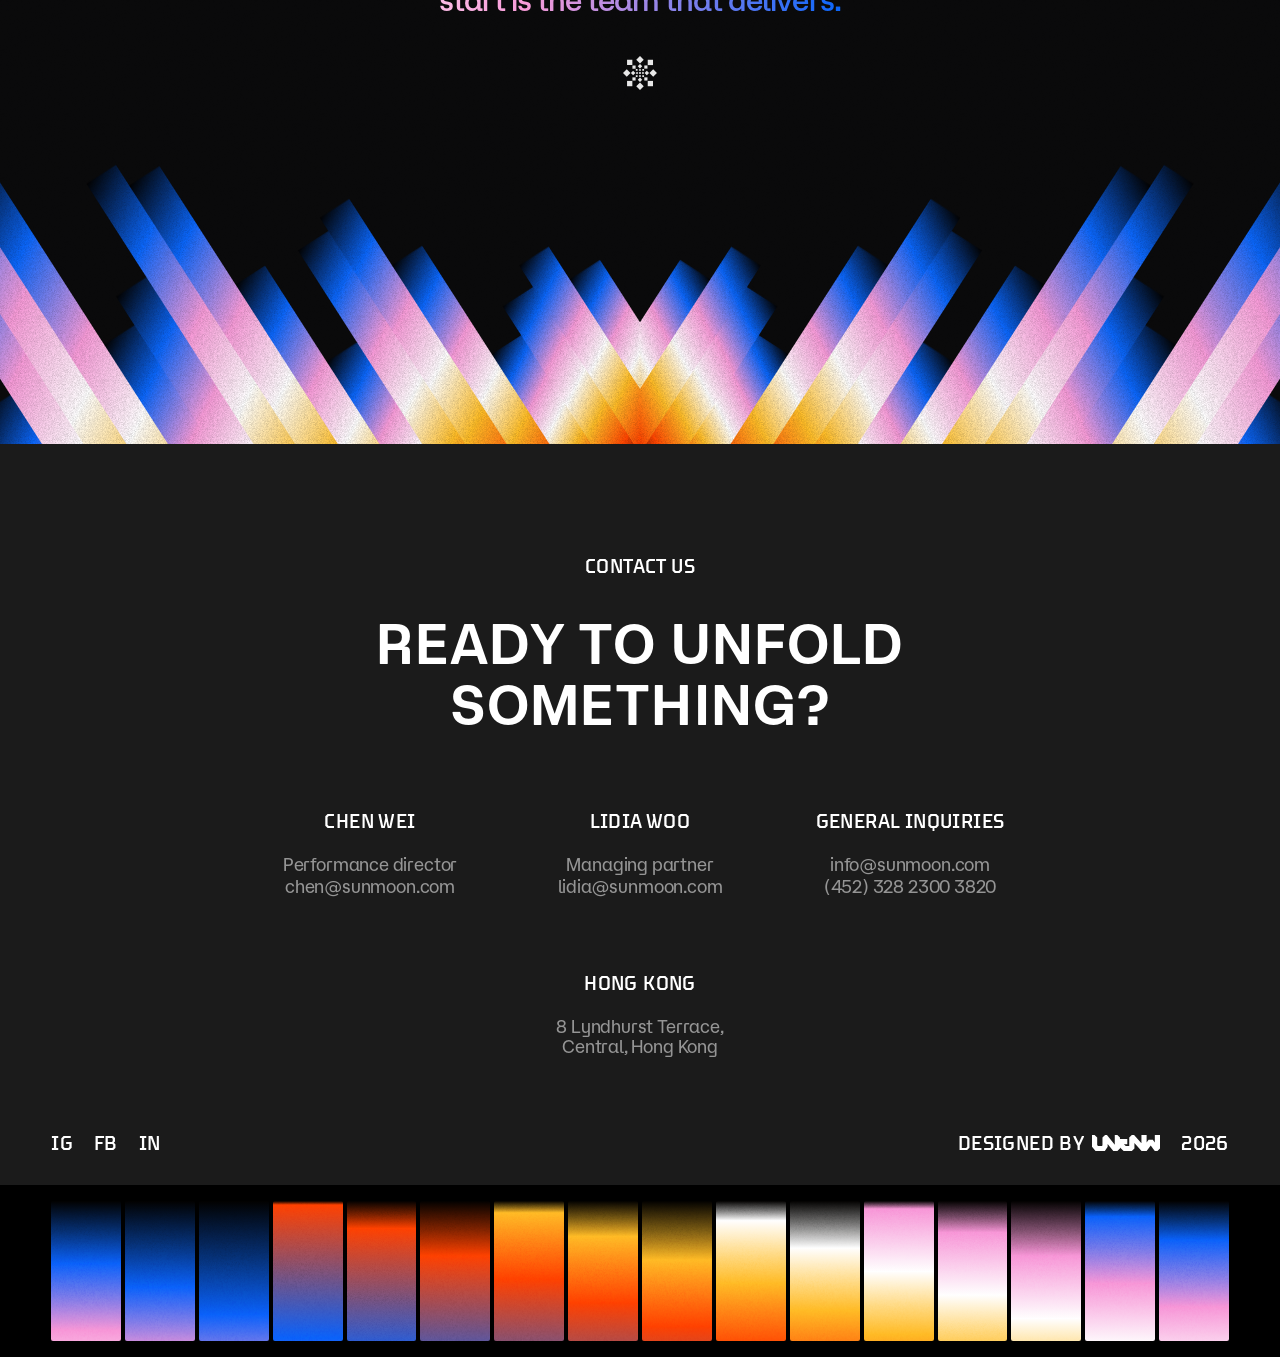
==== commit de9794d3: "Process: chevron column also accelerates pattern; selection #FF4400 - Hover hook in main.js now bind" ====
--- a/index.html
+++ b/index.html
@@ -35,7 +35,7 @@
   <link rel="stylesheet" href="css/styles.css">
 </head>
 
-<body class="bg-bg text-white font-aero antialiased overflow-x-hidden selection:bg-accent selection:text-white">
+<body class="bg-bg text-white font-aero antialiased overflow-x-hidden selection:bg-[#FF4400] selection:text-white">
 
   <!-- HEADER -->
   <header data-header
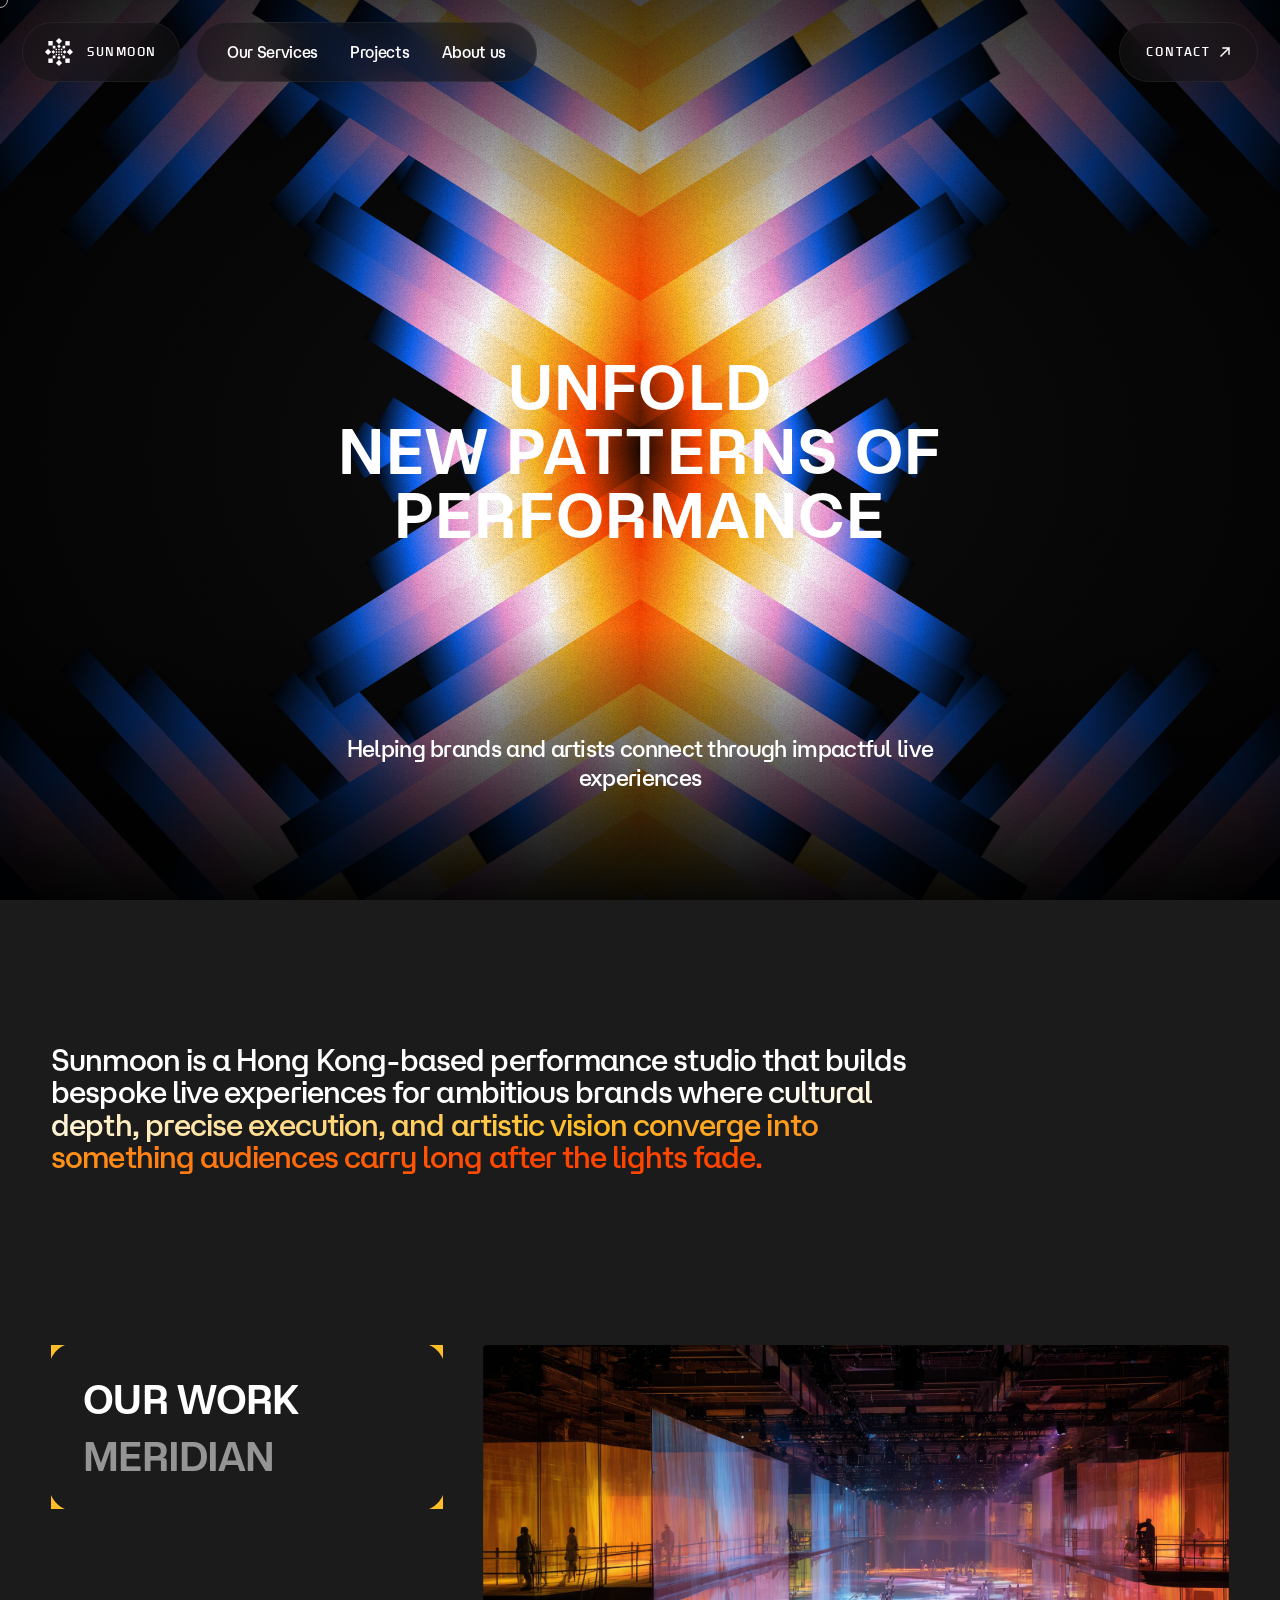
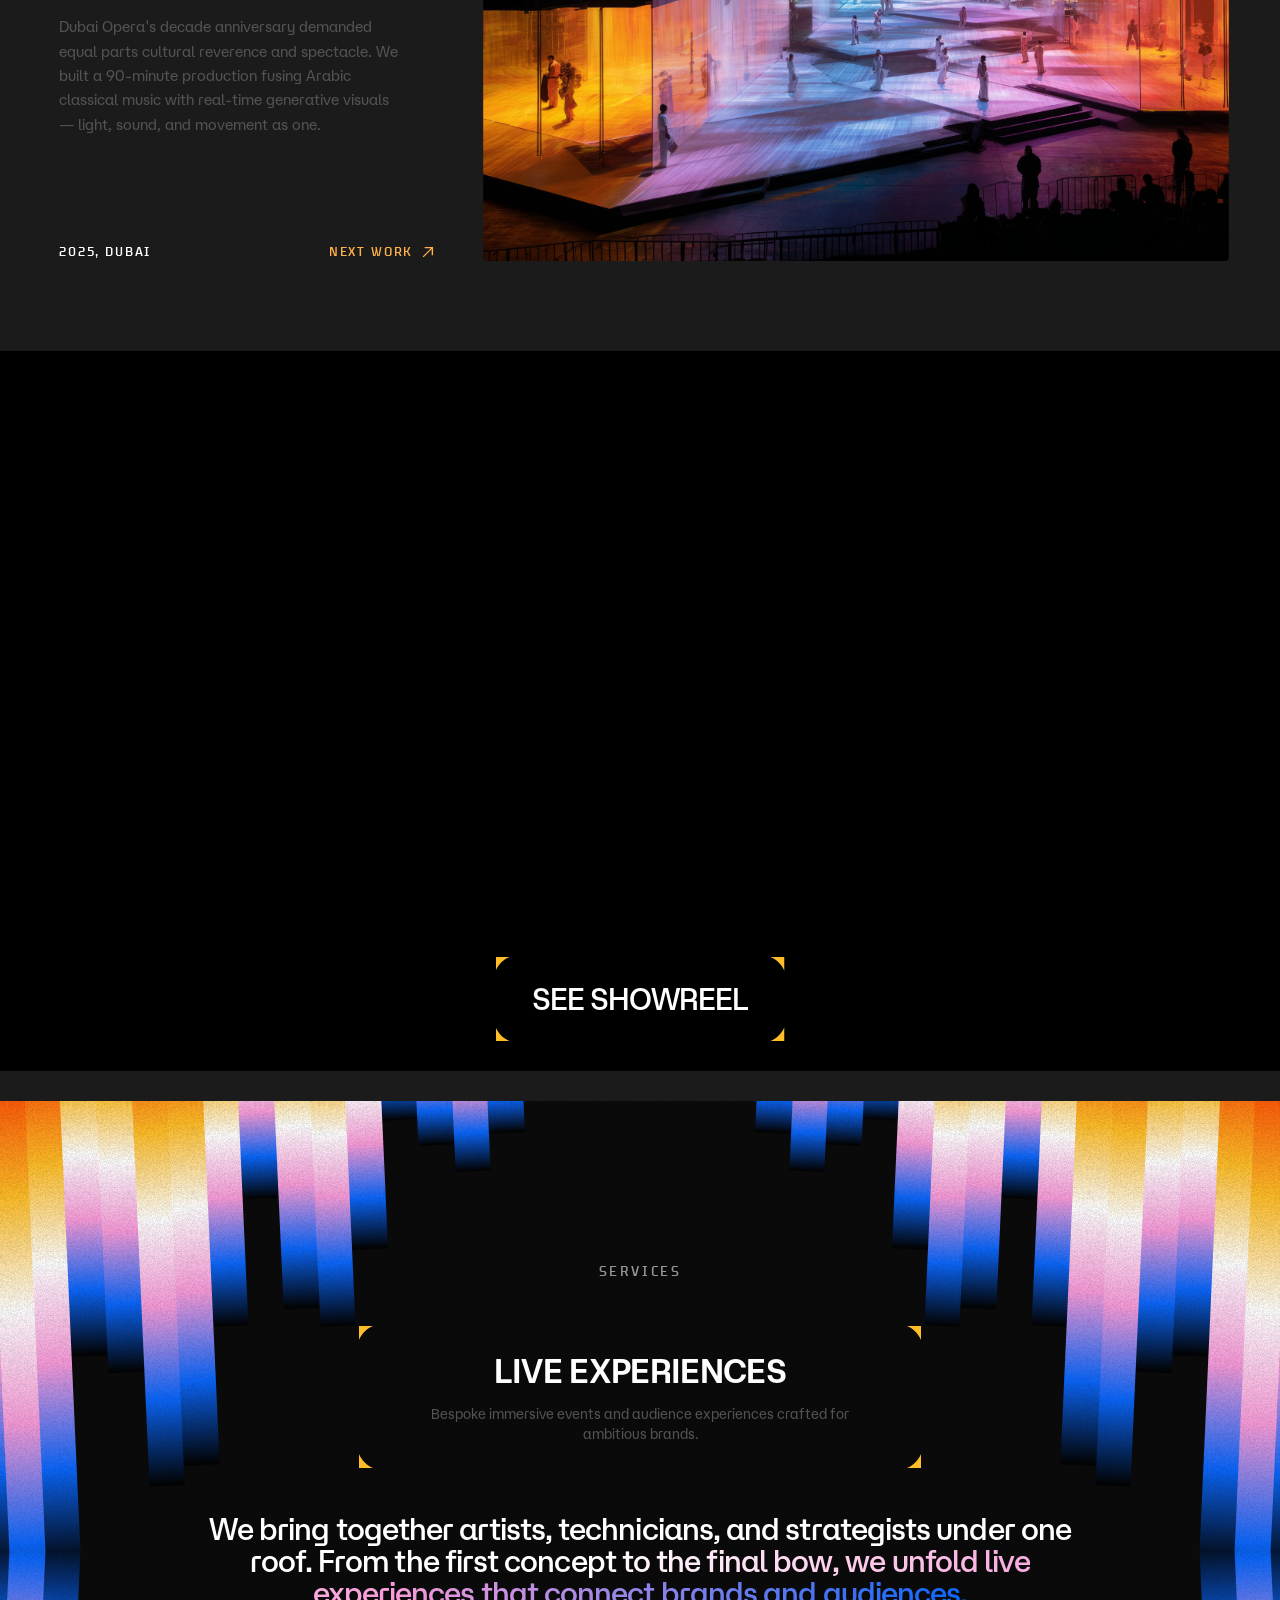
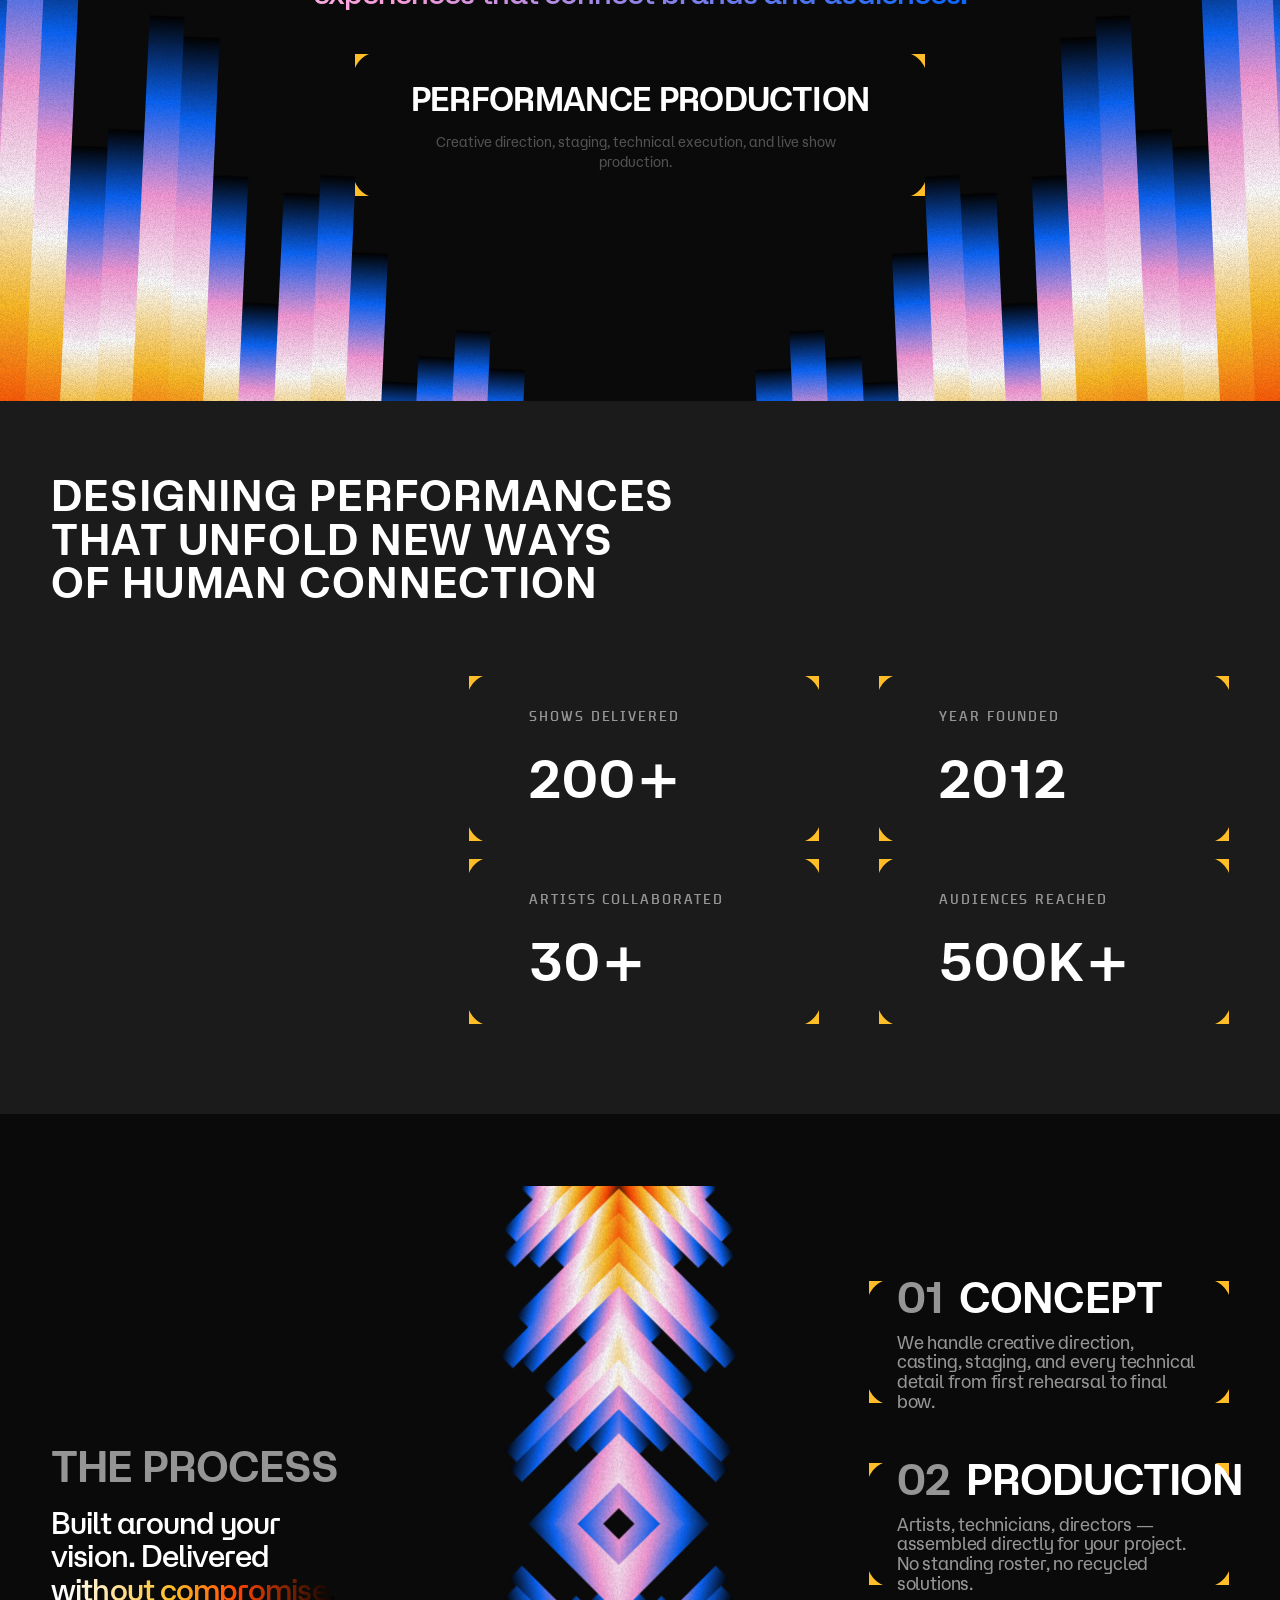
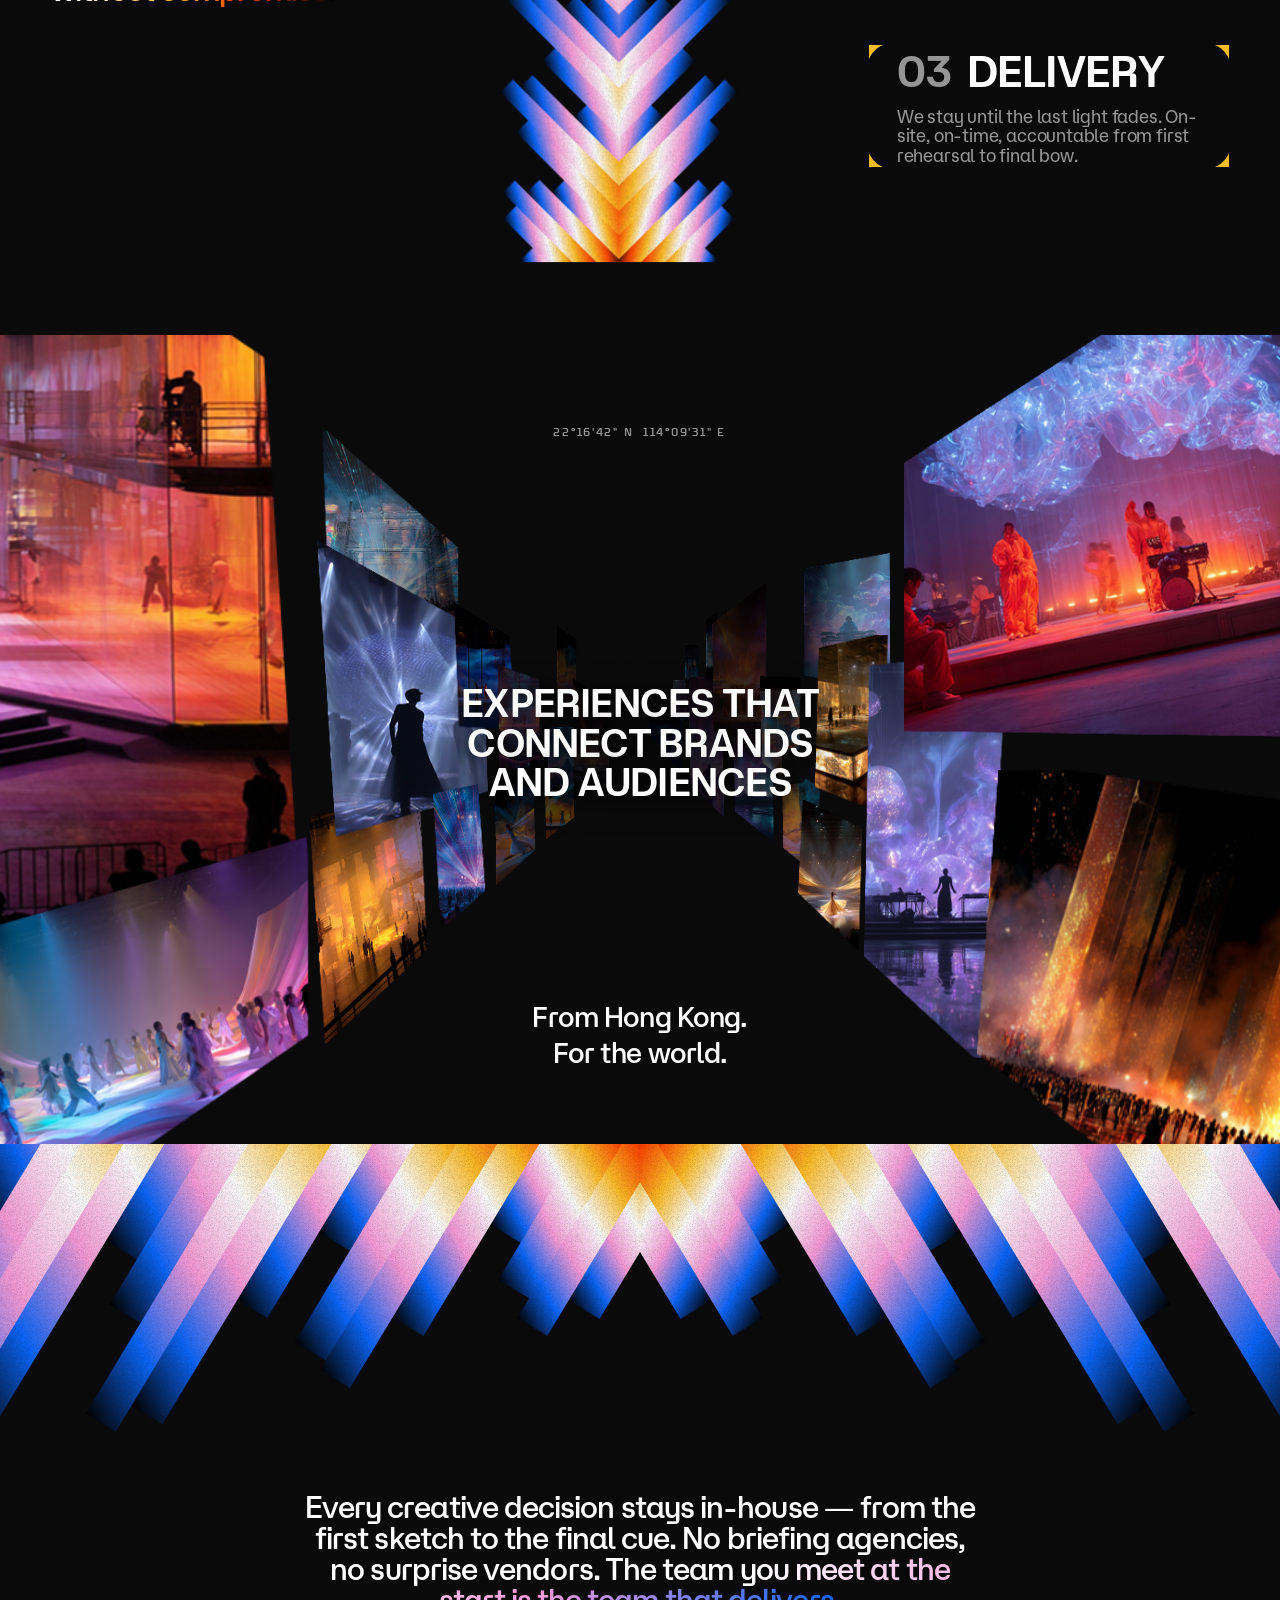
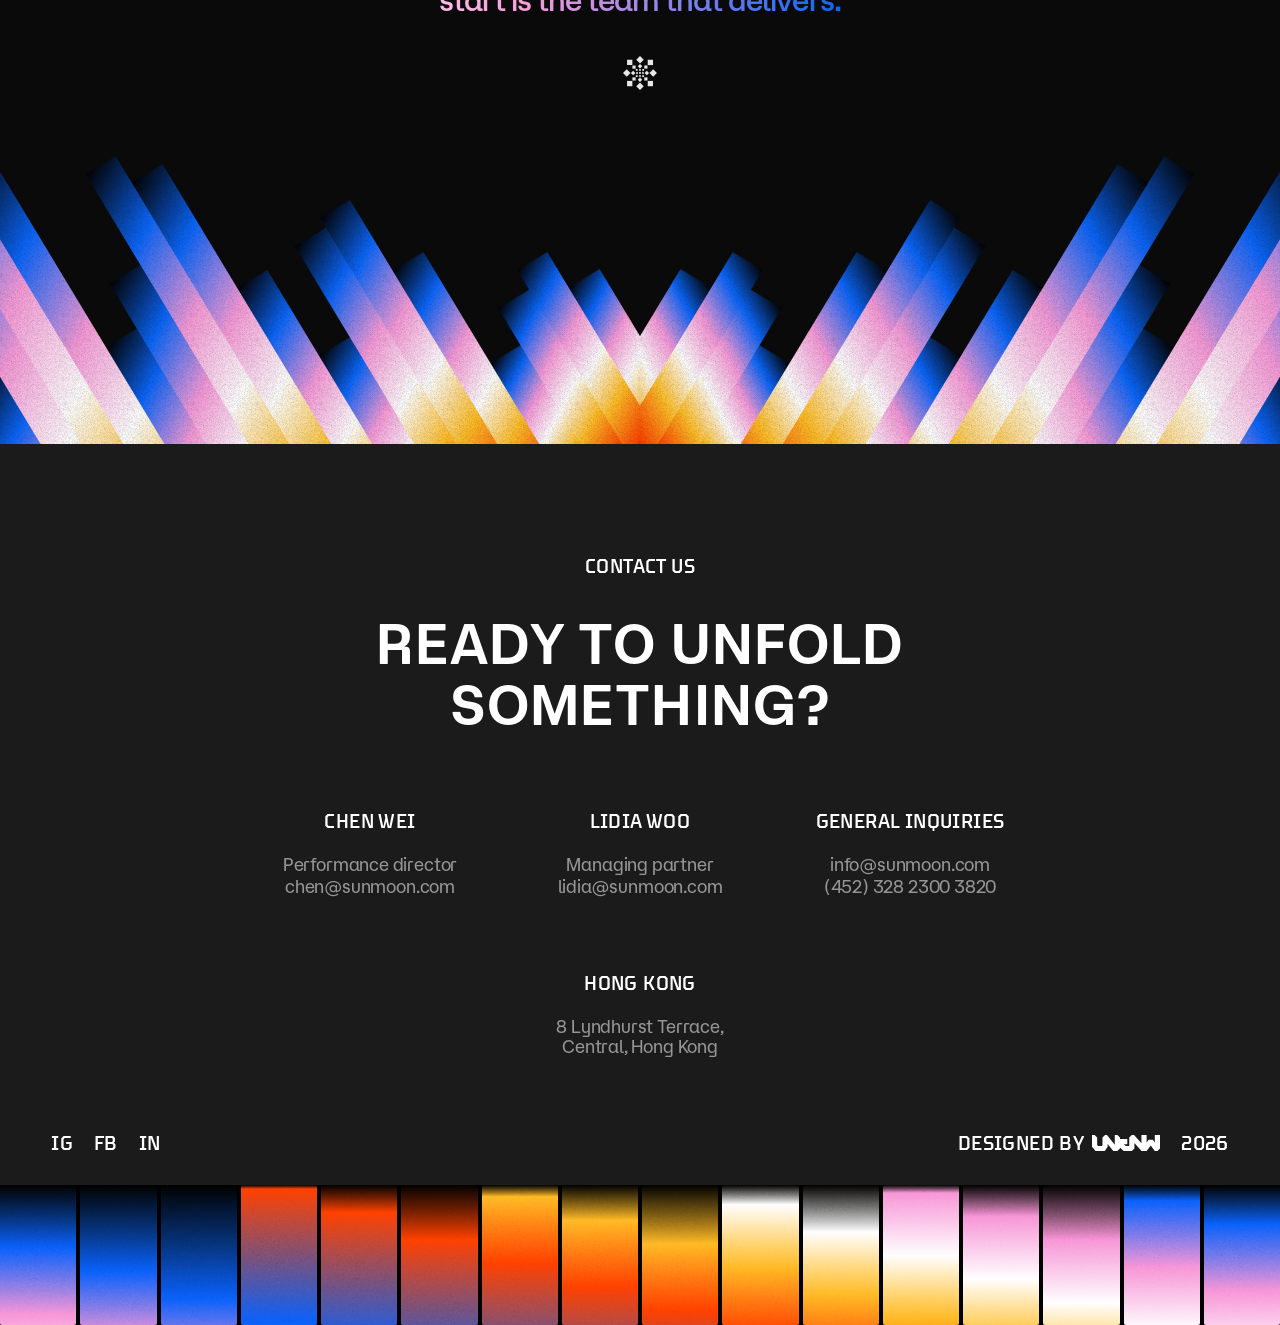
==== commit b260575b: "Revert: drop synth side + vertical padding The clamp(20–60) horizontal padding + py-4 made the strip" ====
--- a/index.html
+++ b/index.html
@@ -456,7 +456,7 @@
       </div>
     </footer>
 
-    <aside class="hidden lg:block bg-black px-[clamp(20px,4vw,60px)] py-4" aria-label="Mini synth easter egg">
+    <aside class="hidden lg:block bg-black" aria-label="Mini synth easter egg">
       <div class="synth-stage">
         <div class="synth-keyboard" id="synth-kb"></div>
       </div>
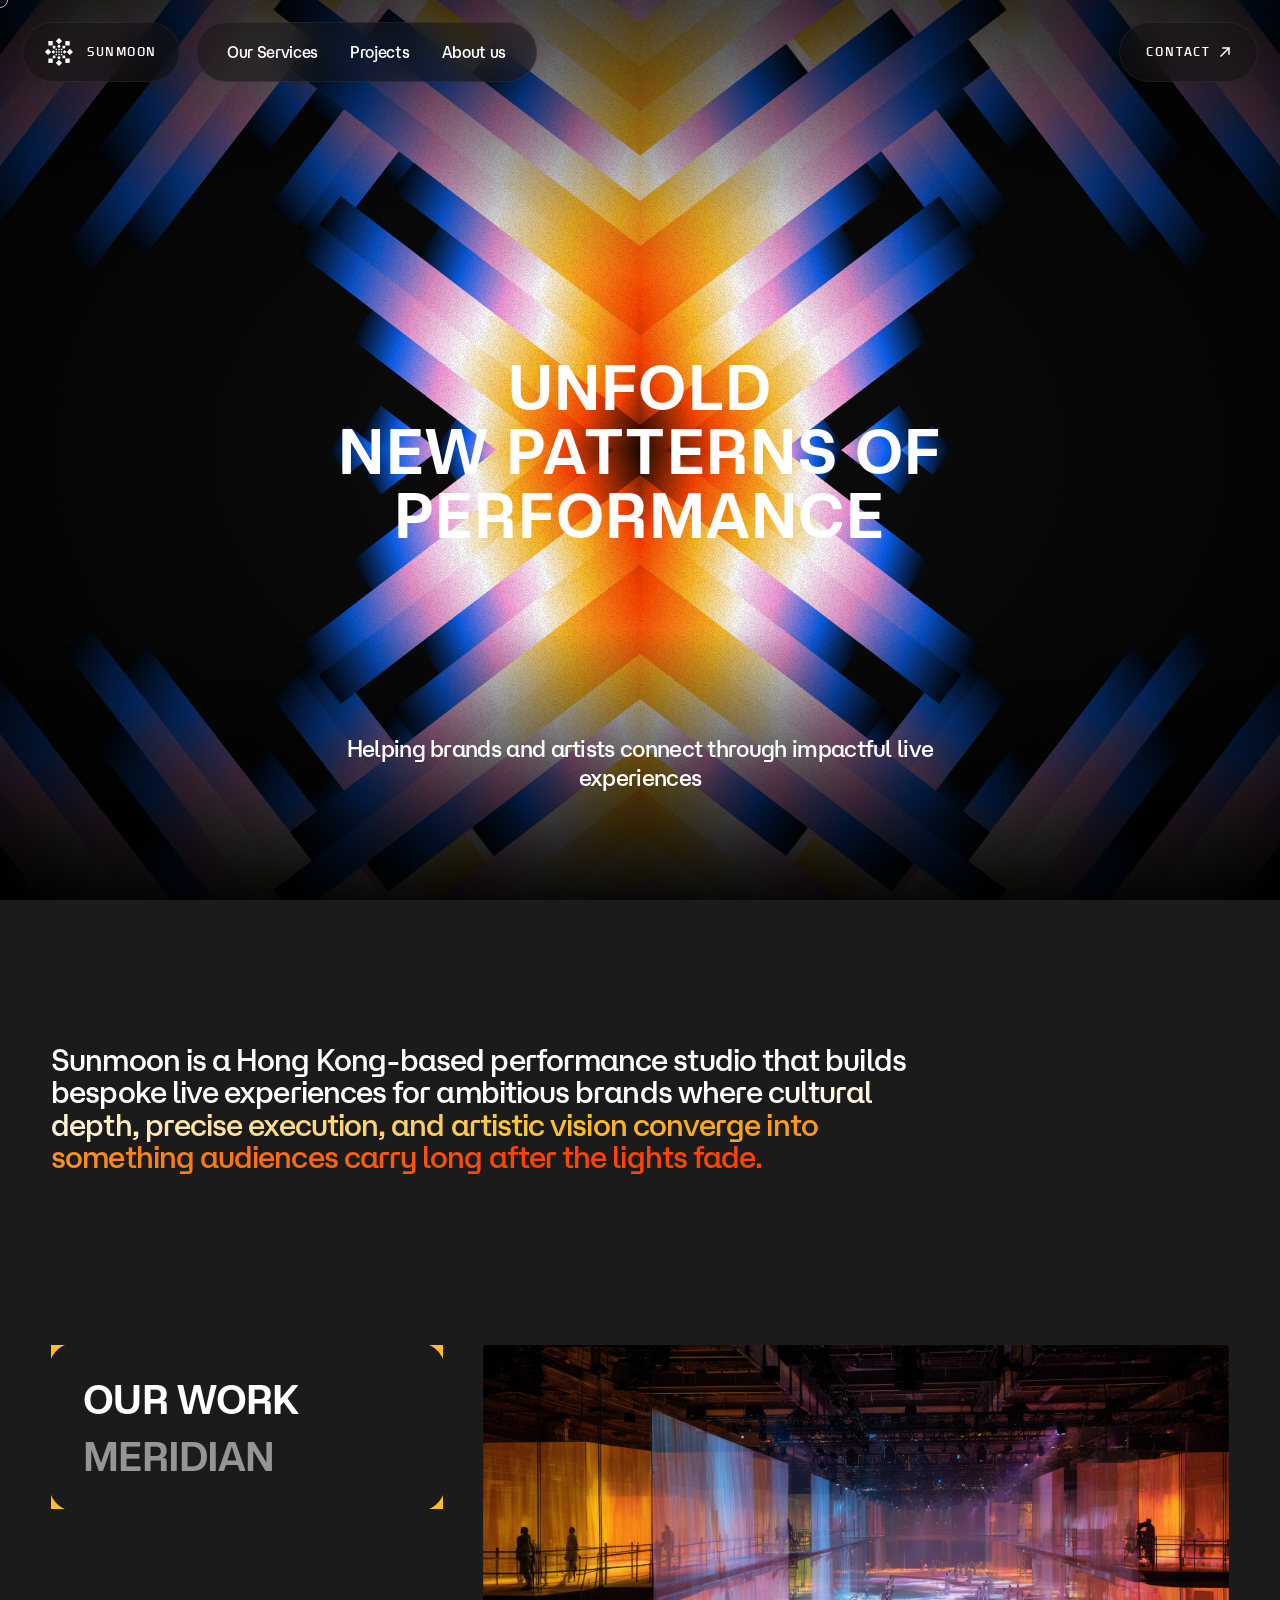
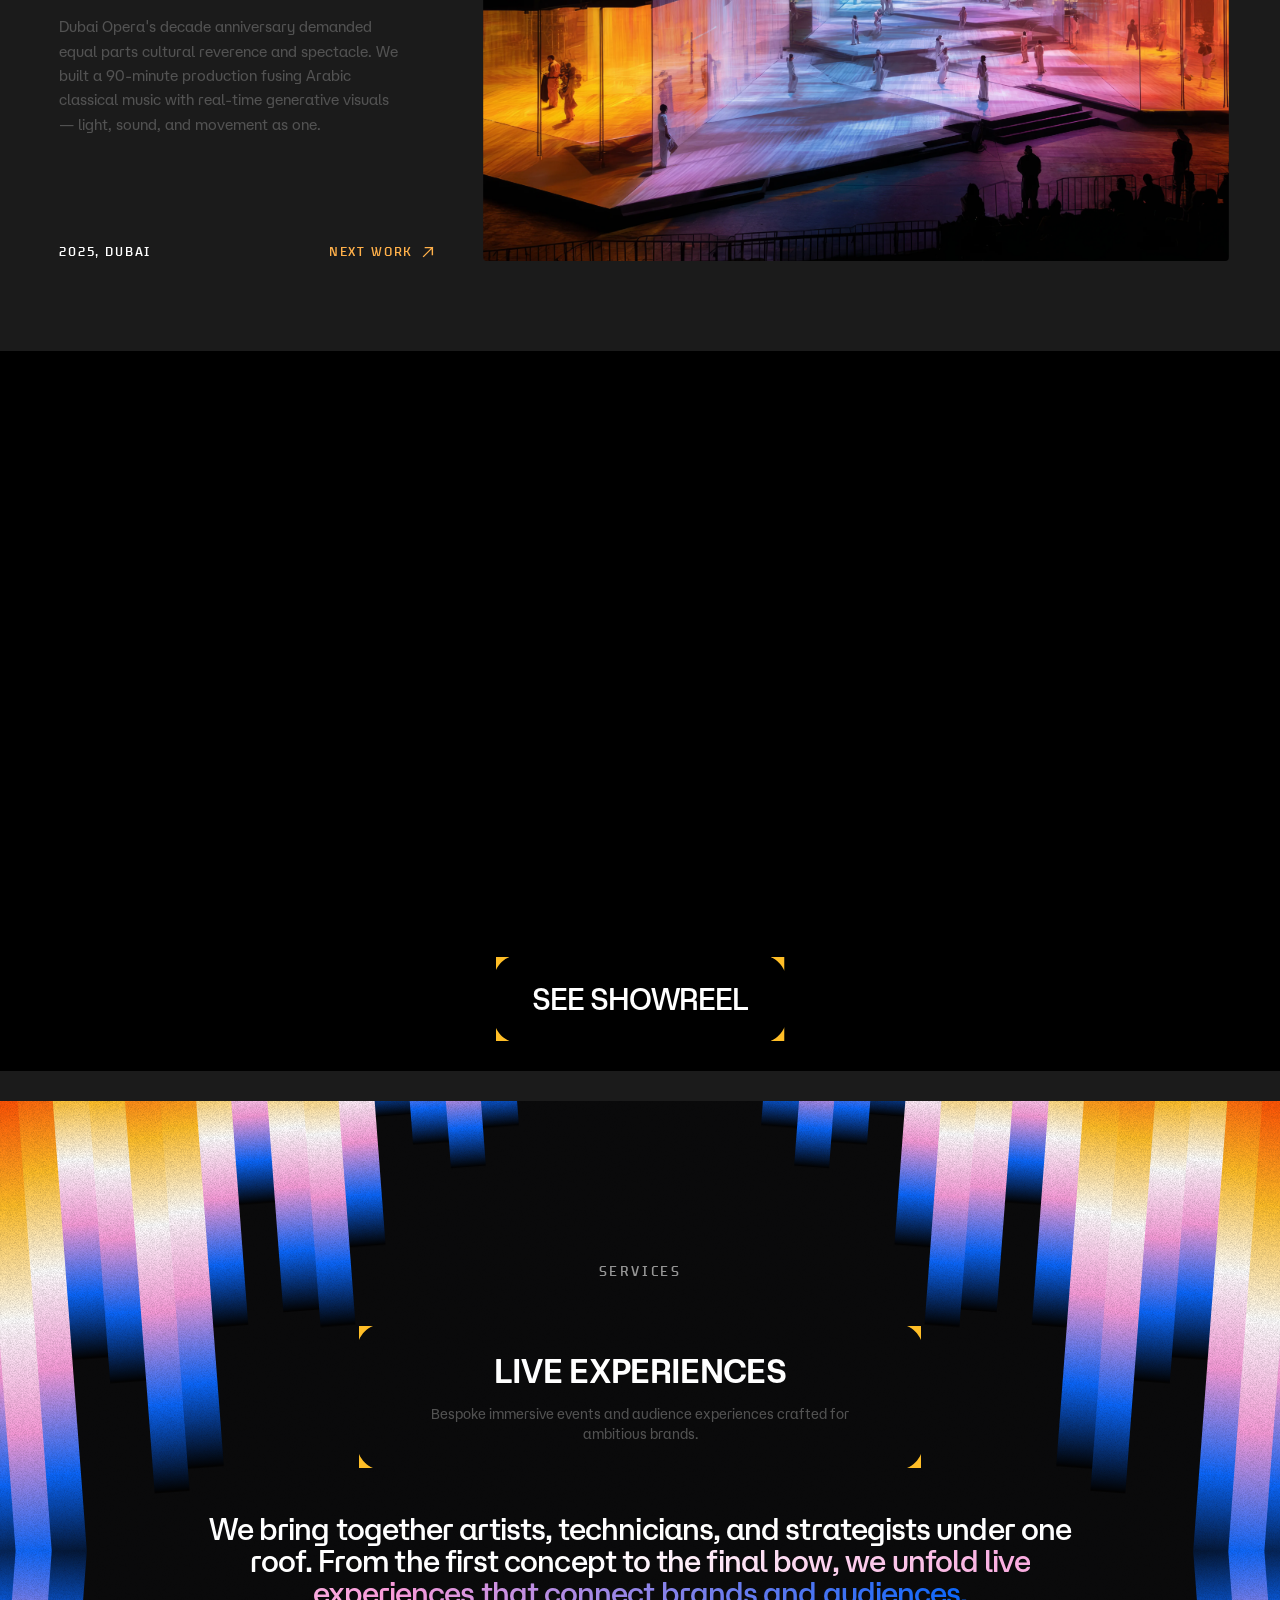
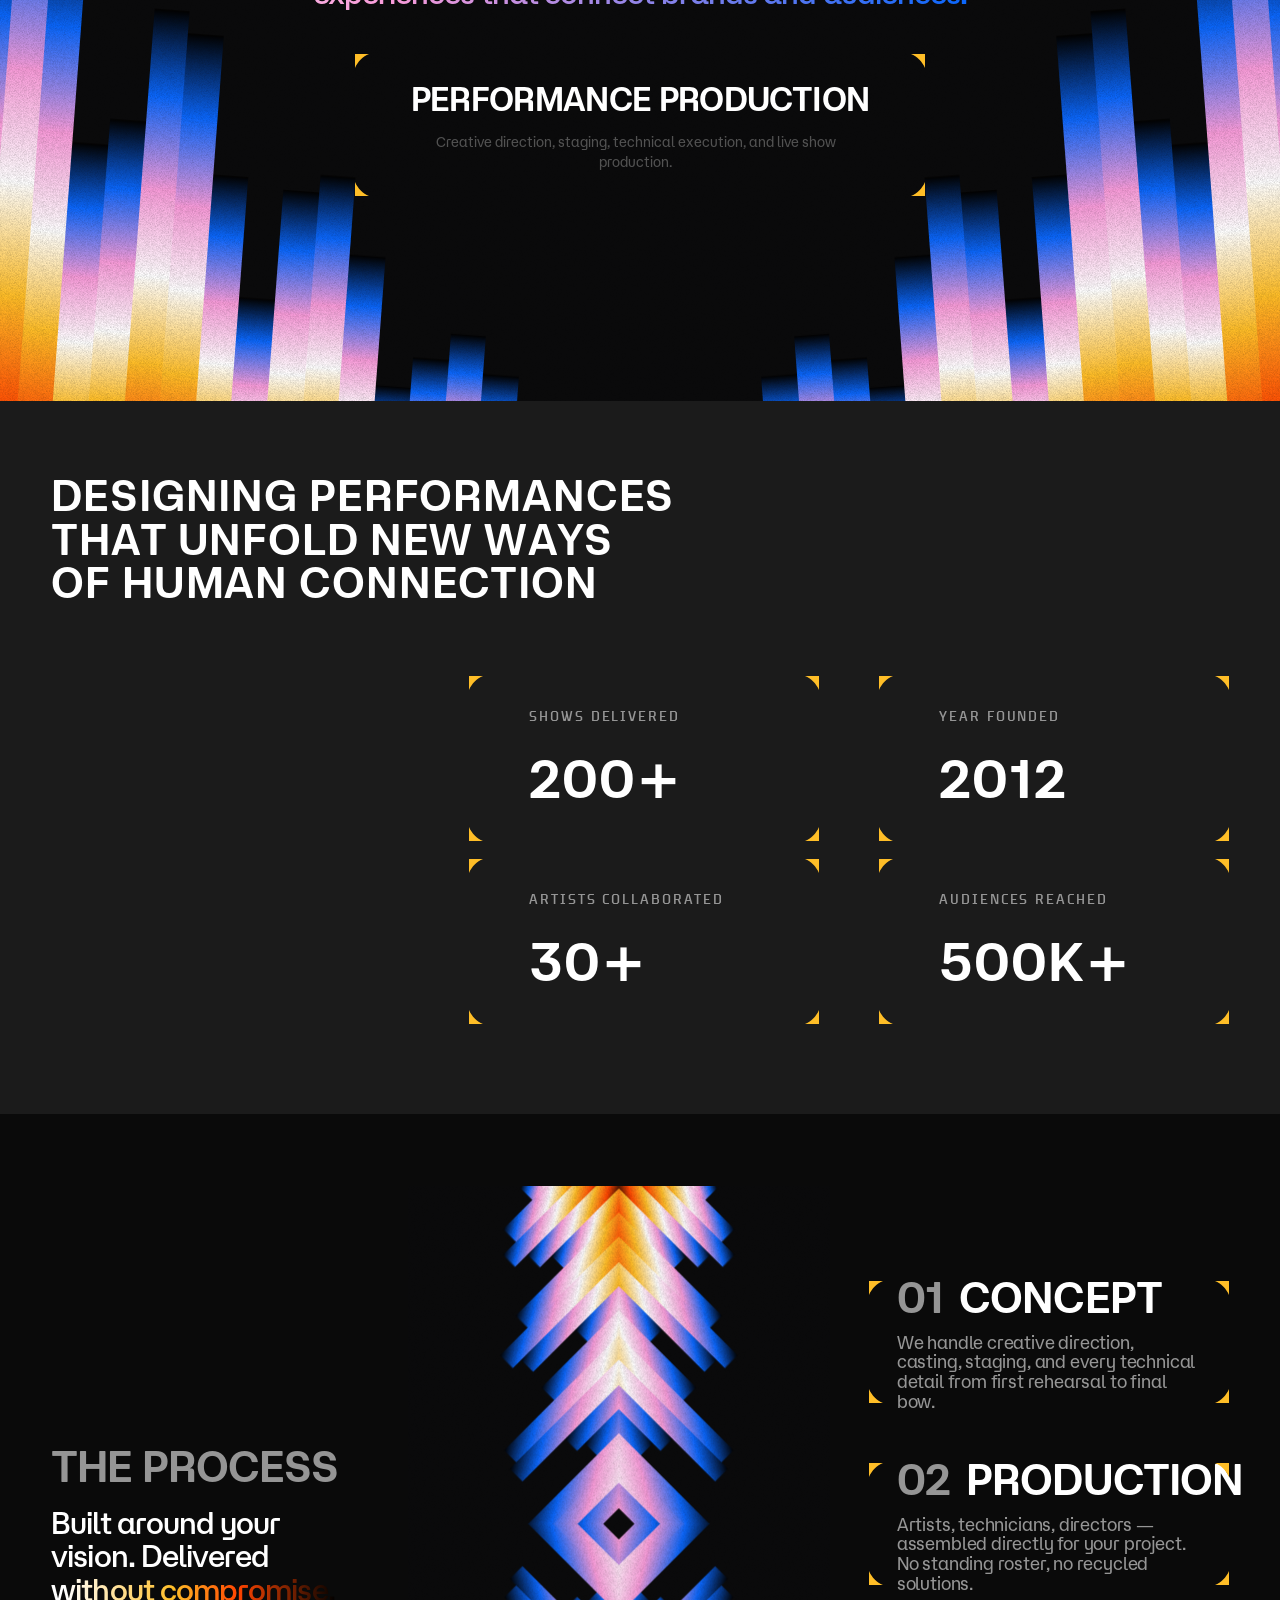
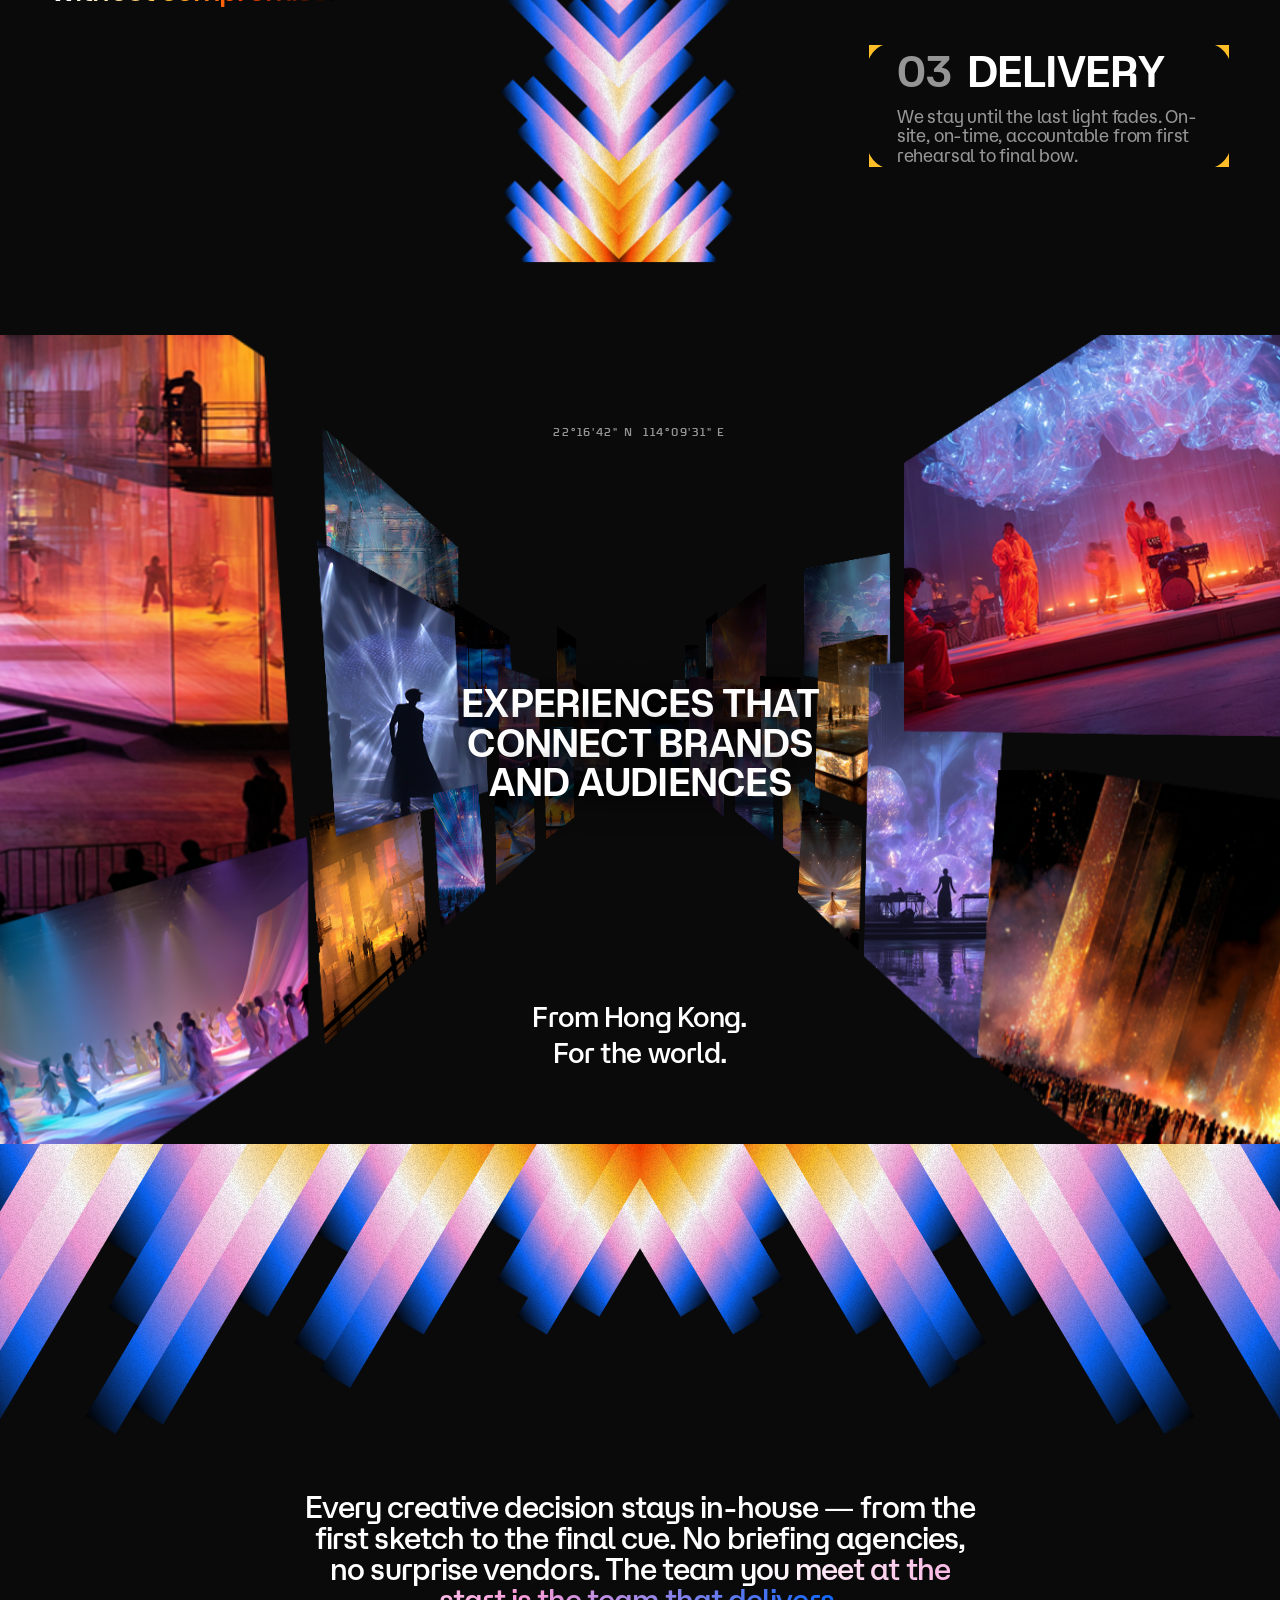
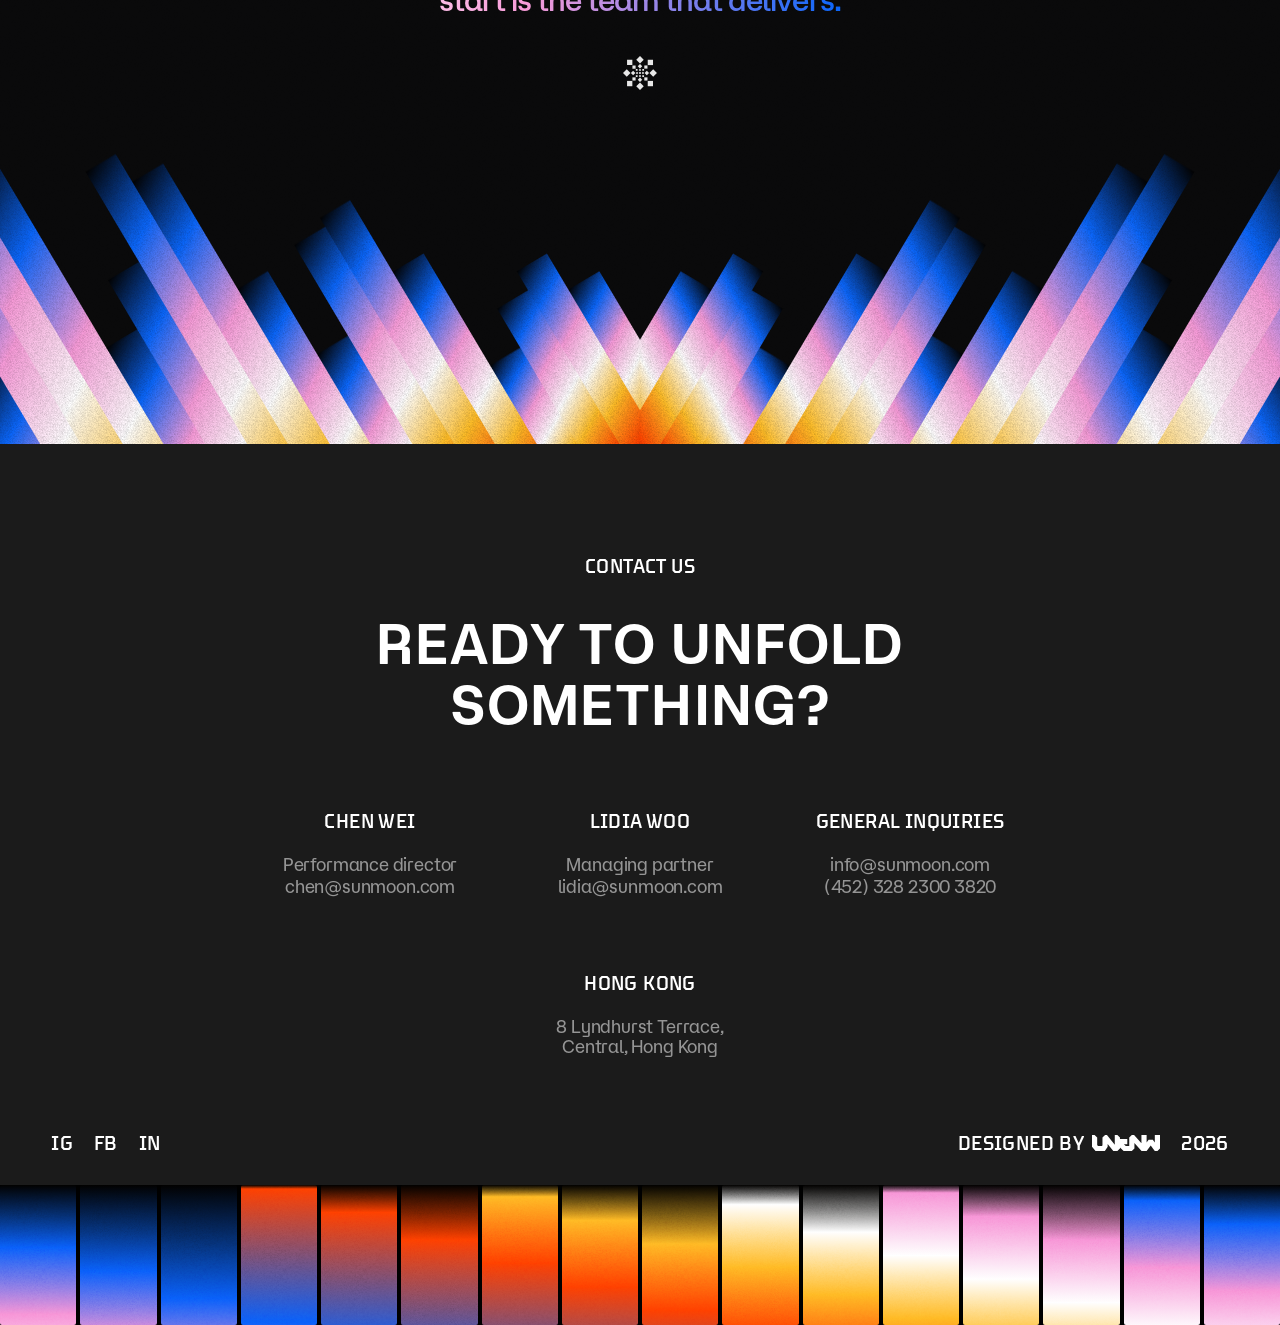
==== commit f97ed12e: "Merge About + Work into one section so they paint as a single block Even with the y reveal removed, " ====
--- a/index.html
+++ b/index.html
@@ -91,21 +91,19 @@
 
     </section>
 
-    <!-- ABOUT -->
-    <section id="about" data-reveal
-             class="about px-[clamp(20px,4vw,60px)] pt-[clamp(120px,16vh,180px)] pb-[10px] bg-bg-2">
-      <h2 class="font-aero font-medium text-[clamp(22px,2.4vw,32px)] leading-[1.05] -tracking-[.03em] max-w-[960px]">
-        Sunmoon is a Hong Kong-based performance studio that builds<br class="hidden lg:inline">
-        bespoke live experiences for ambitious brands <span class="hl-orange">where cultural<br class="hidden lg:inline">
-        depth, precise execution, and artistic vision converge into<br class="hidden lg:inline">
-        something audiences carry long after the lights fade.</span>
-      </h2>
-    </section>
-
-    <!-- WORK / MERIDIAN -->
-    <section id="projects" data-reveal
-             class="px-[clamp(20px,4vw,60px)] pt-[clamp(120px,18vh,209px)] pb-[clamp(60px,10vh,130px)] bg-bg-2">
-      <article data-work-deck class="grid lg:grid-cols-[minmax(300px,392px)_1fr] gap-6 lg:gap-10 items-stretch">
+    <!-- ABOUT + WORK / MERIDIAN (single section so the two blocks share one paint) -->
+    <section data-reveal class="bg-bg-2">
+      <div id="about" class="about px-[clamp(20px,4vw,60px)] pt-[clamp(120px,16vh,180px)] pb-[10px]">
+        <h2 class="font-aero font-medium text-[clamp(22px,2.4vw,32px)] leading-[1.05] -tracking-[.03em] max-w-[960px]">
+          Sunmoon is a Hong Kong-based performance studio that builds<br class="hidden lg:inline">
+          bespoke live experiences for ambitious brands <span class="hl-orange">where cultural<br class="hidden lg:inline">
+          depth, precise execution, and artistic vision converge into<br class="hidden lg:inline">
+          something audiences carry long after the lights fade.</span>
+        </h2>
+      </div>
+
+      <div id="projects" class="px-[clamp(20px,4vw,60px)] pt-[clamp(120px,18vh,209px)] pb-[clamp(60px,10vh,130px)]">
+        <article data-work-deck class="grid lg:grid-cols-[minmax(300px,392px)_1fr] gap-6 lg:gap-10 items-stretch">
 
         <aside class="flex flex-col justify-between min-h-[516px]">
           <div class="bracket relative px-8 py-7">
@@ -145,6 +143,7 @@
                class="w-full h-full object-cover scale-[1.04] transition-transform duration-1000 ease-unfold hover:scale-110" loading="lazy">
         </figure>
       </article>
+      </div>
     </section>
 
     <!-- SHOWREEL -->
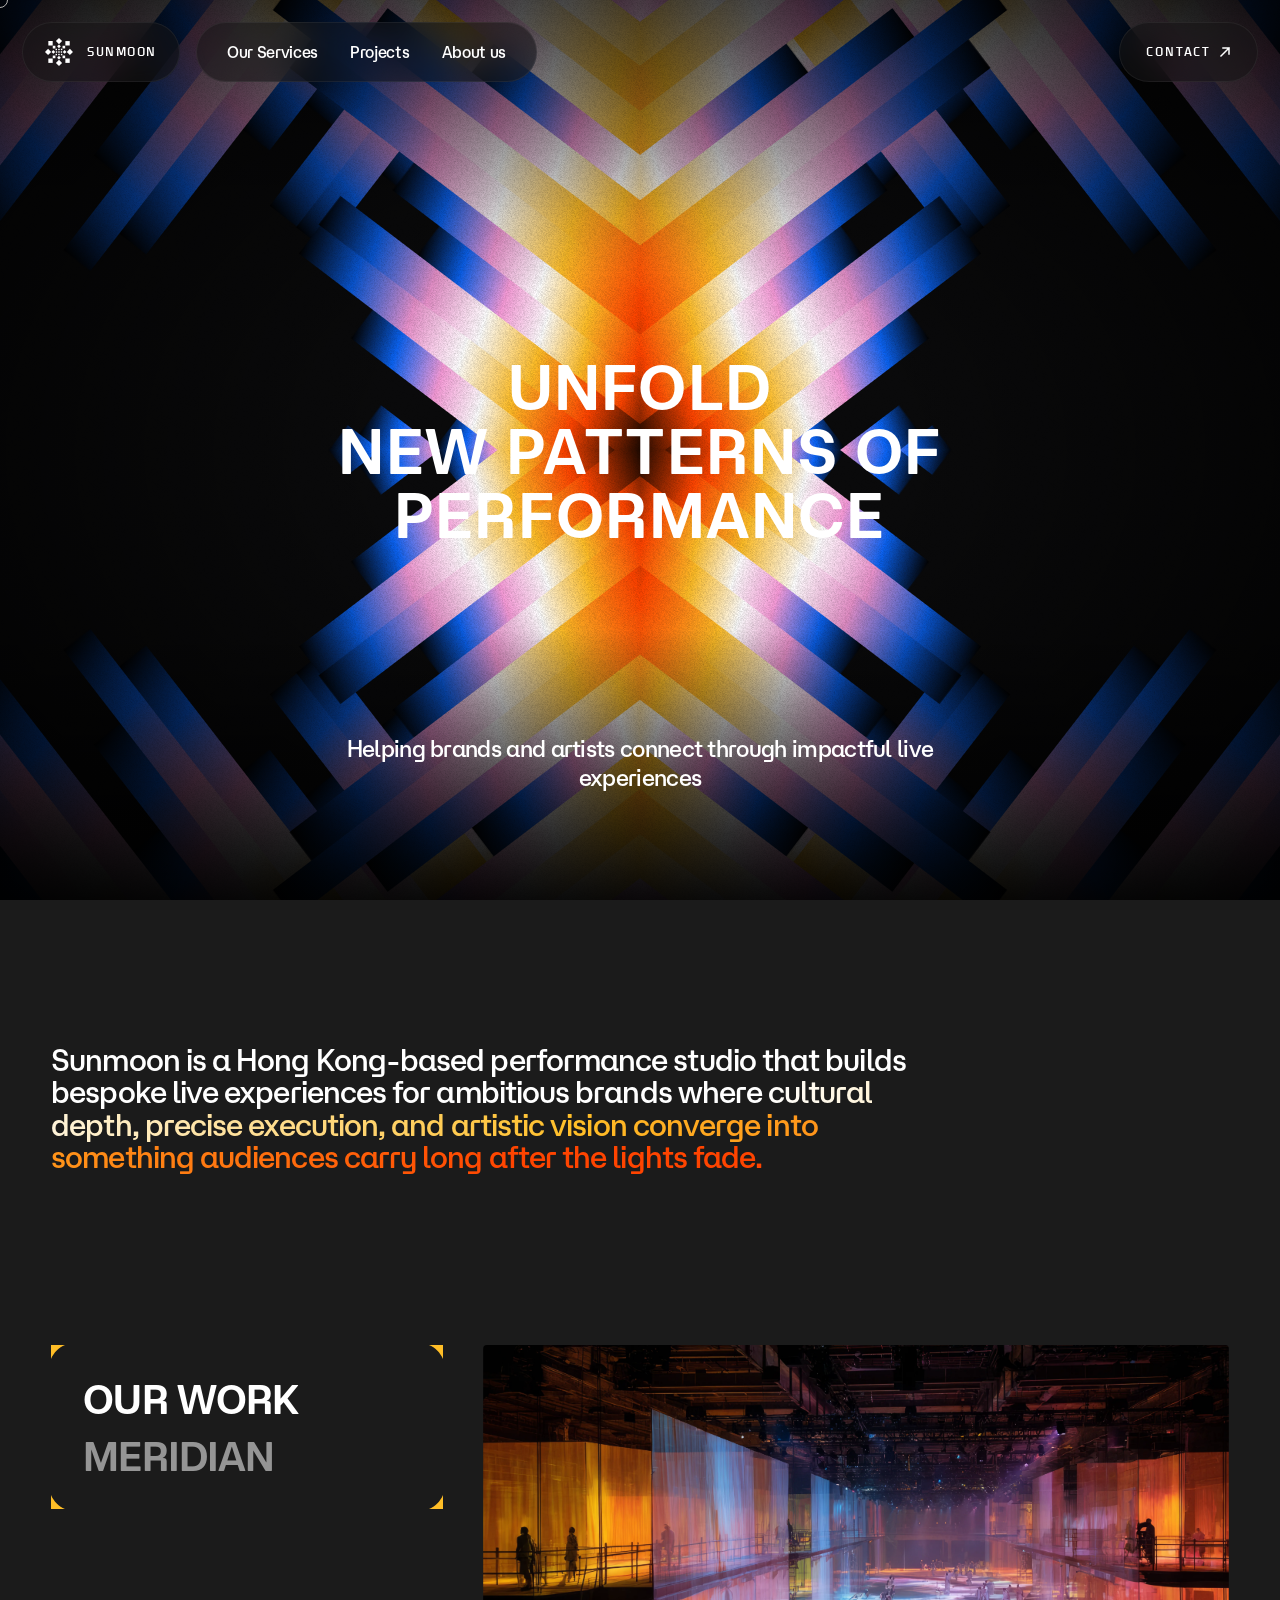
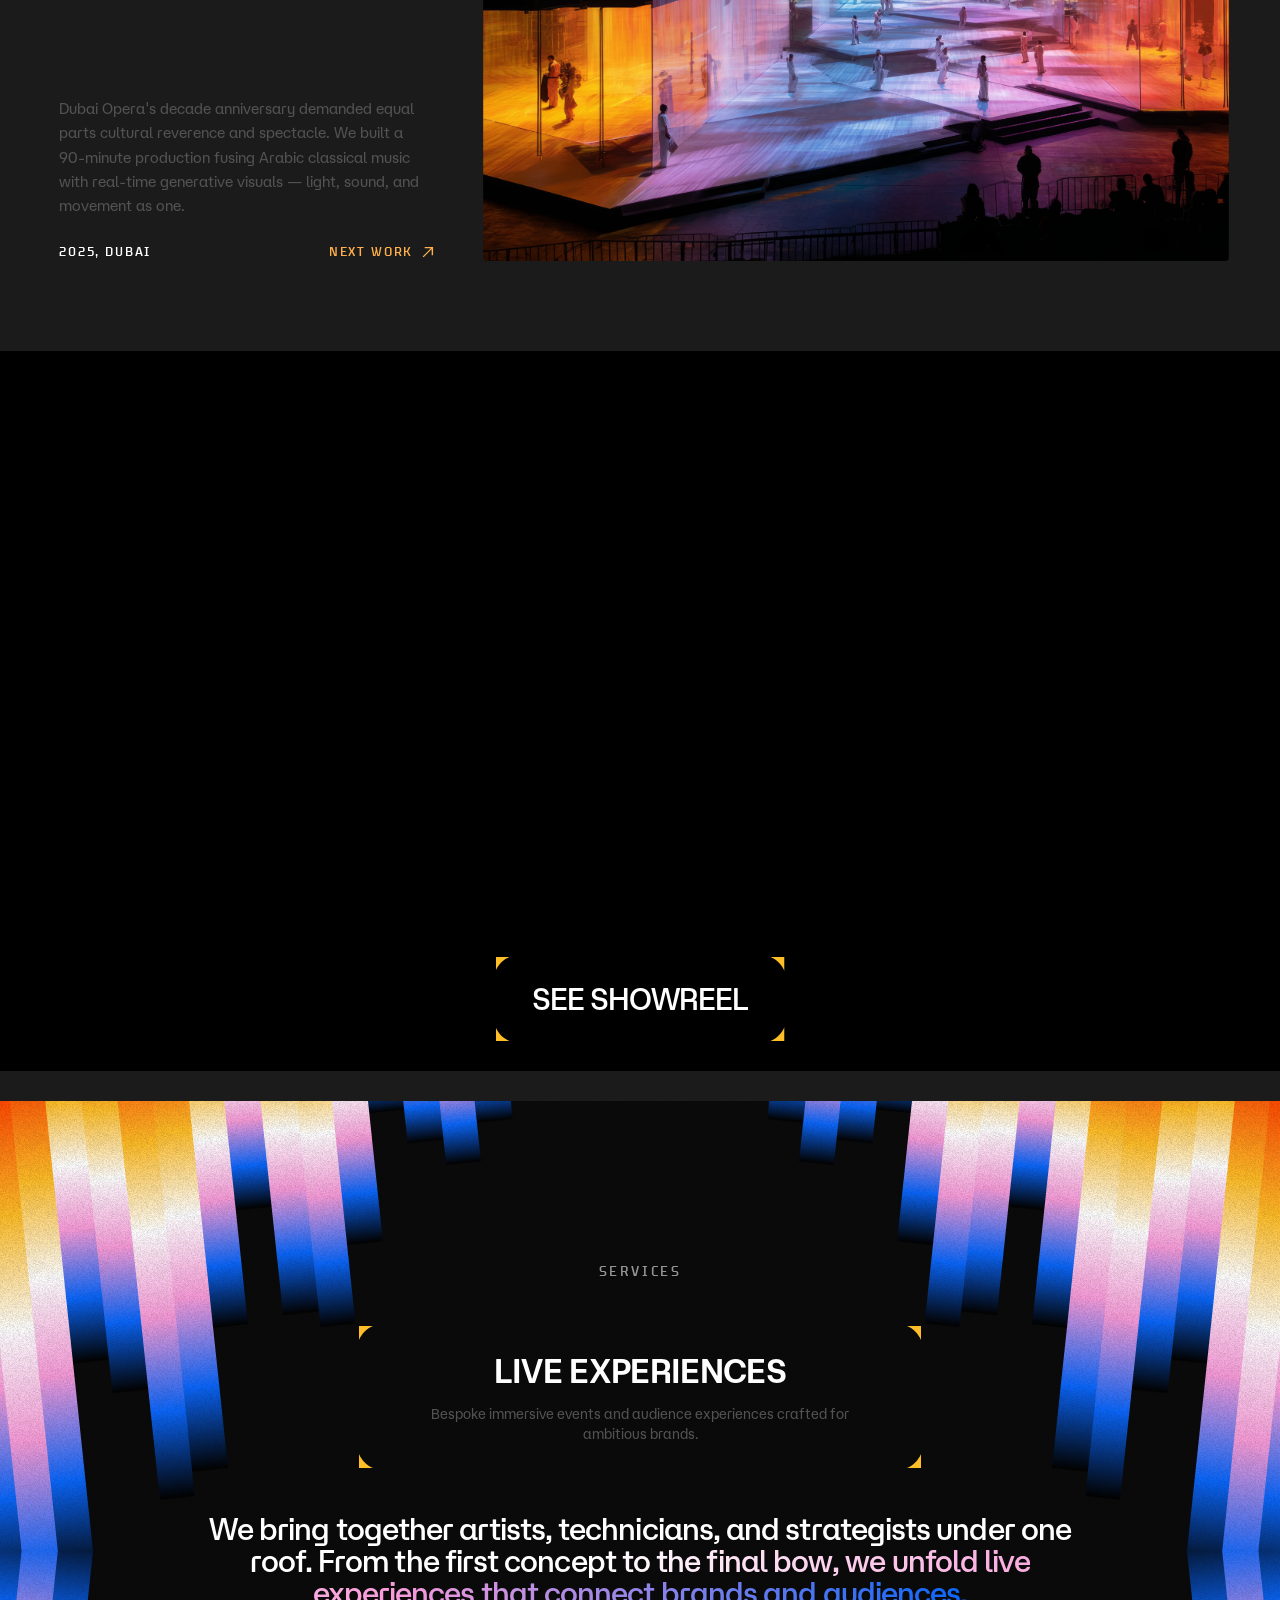
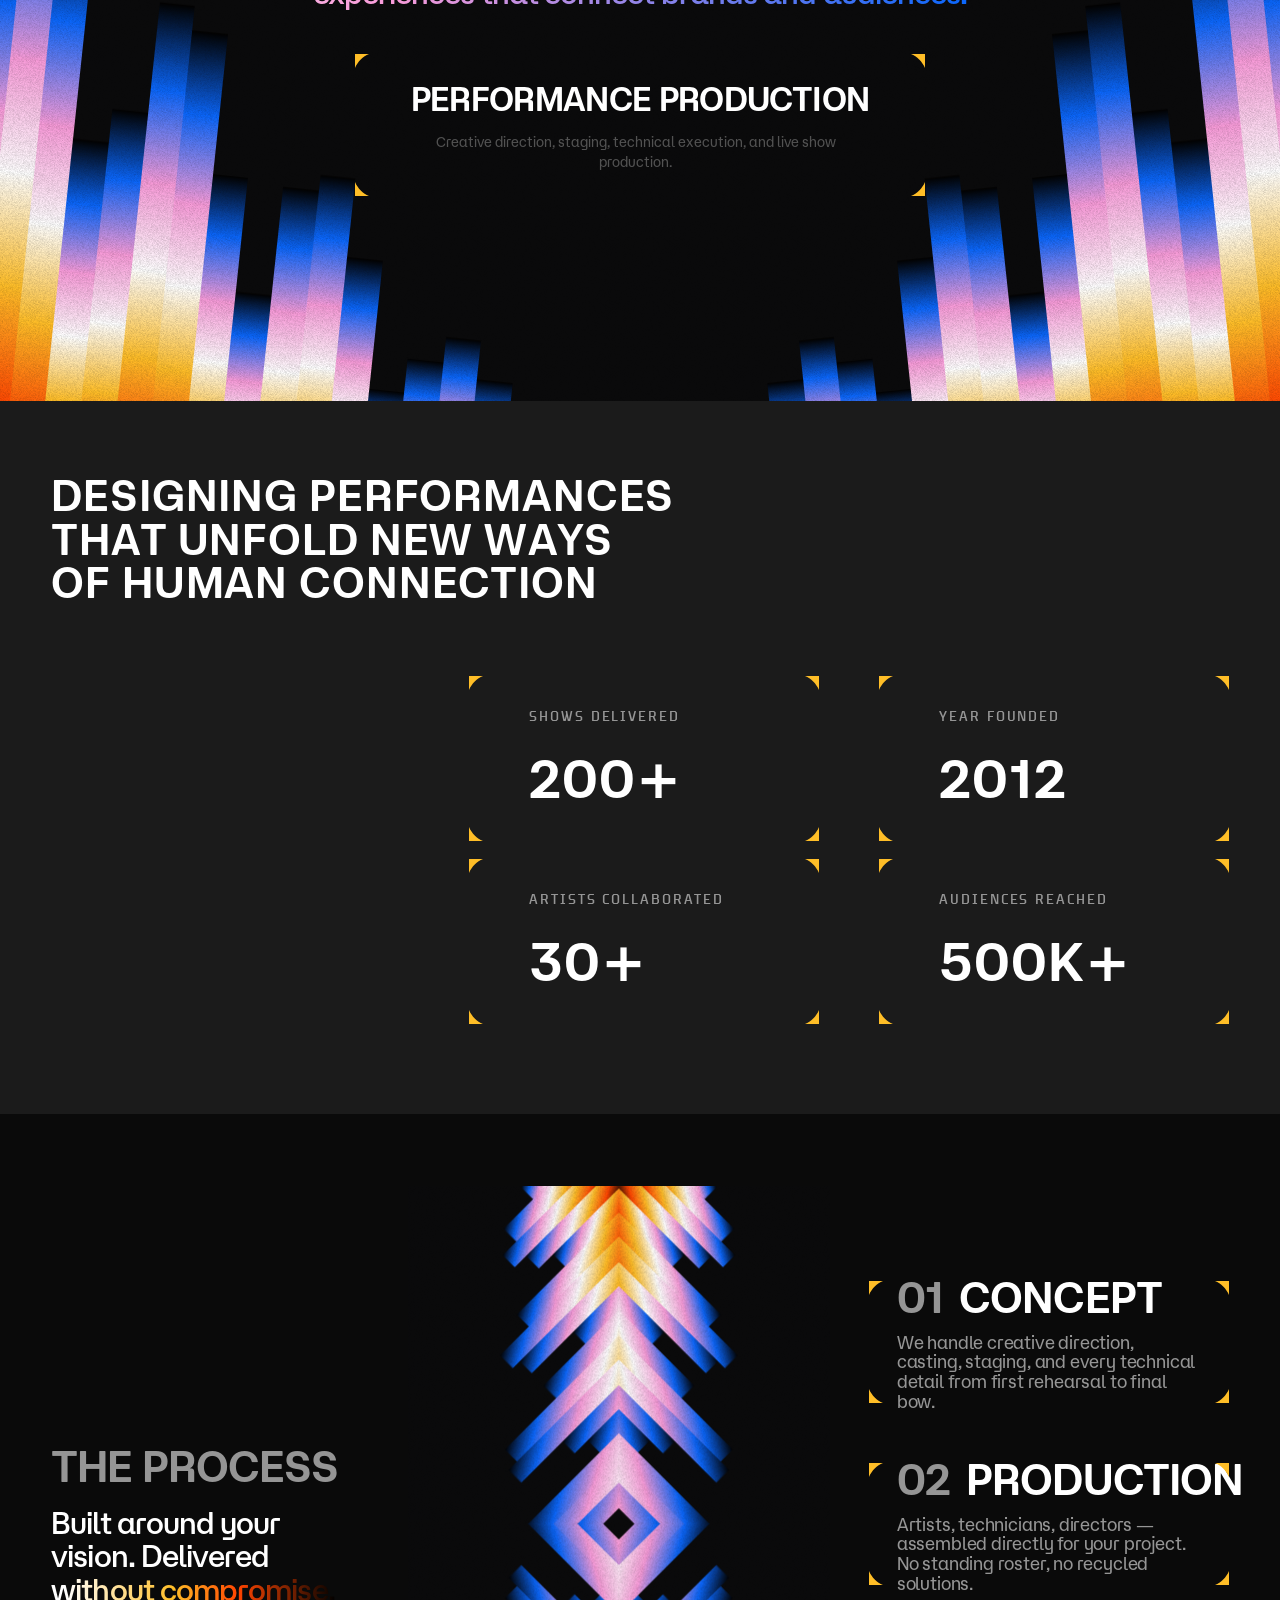
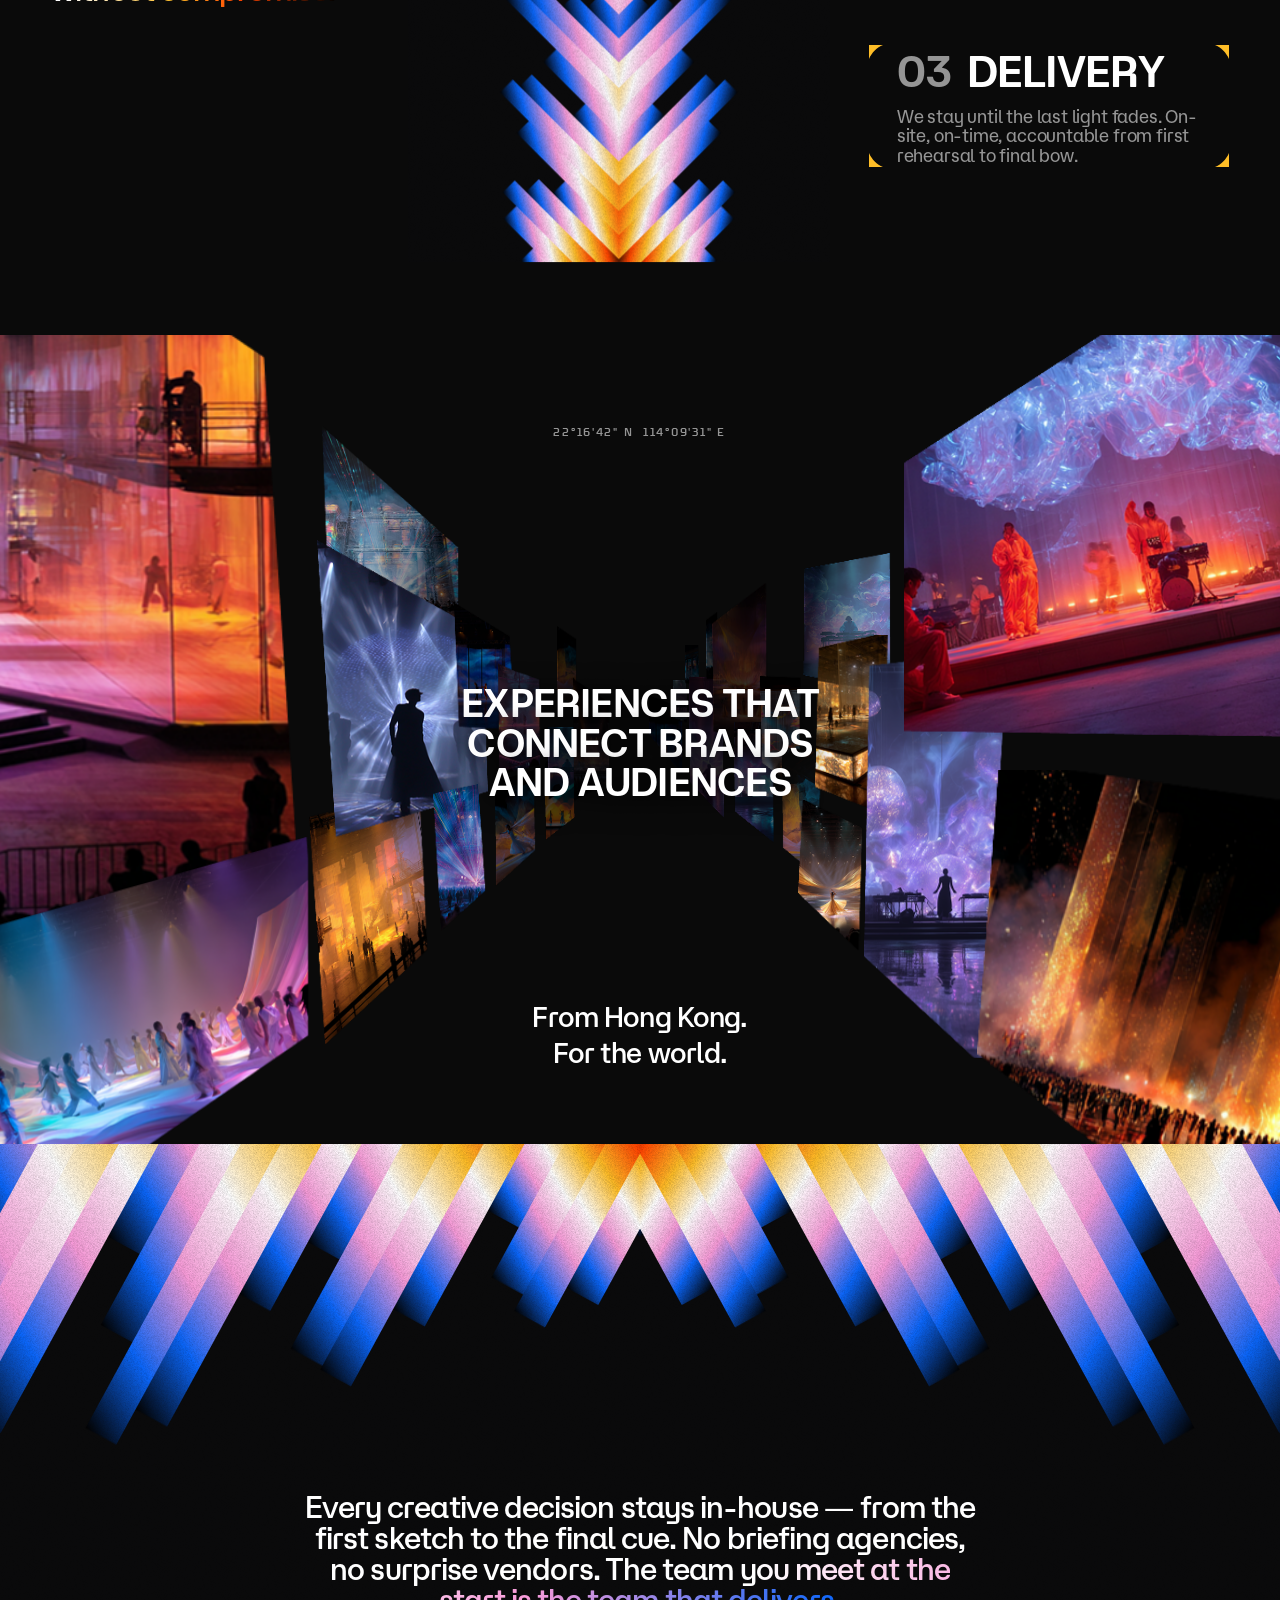
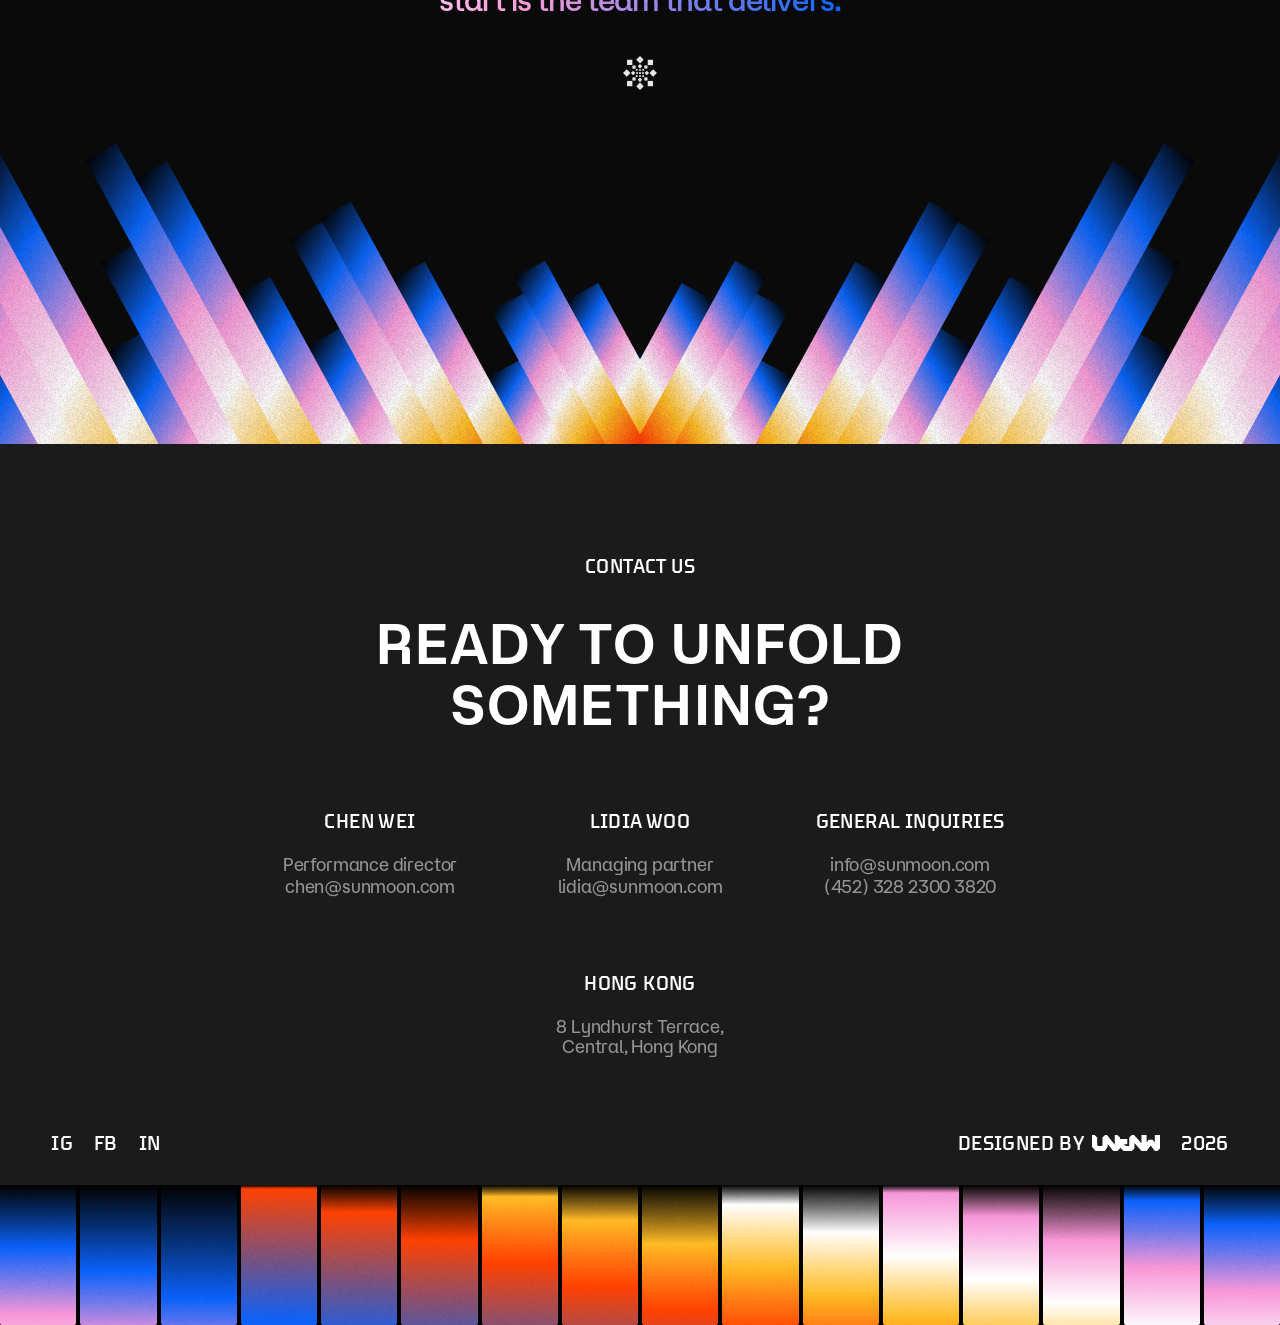
==== commit 6f22f877: "Work deck: anchor description next to the date / next-work row again aside had three direct children" ====
--- a/index.html
+++ b/index.html
@@ -113,27 +113,29 @@
             <h3 class="font-aero font-semibold text-[clamp(28px,3.2vw,44px)] -tracking-[.02em] uppercase leading-tight text-fg-dim mt-1.5 transition-colors duration-500" data-work-title>MERIDIAN</h3>
           </div>
 
-          <p class="text-fg-mute text-[15px] leading-relaxed max-w-[36ch] px-2" data-work-body>
-            Dubai Opera's decade anniversary demanded equal parts cultural reverence and spectacle. We built a 90-minute production fusing Arabic classical music with real-time generative visuals — light, sound, and movement as one.
-          </p>
-
-          <div class="flex justify-between items-center px-2 font-octo text-[13px] tracking-[.14em] uppercase font-medium">
-            <span data-work-meta>2025, DUBAI</span>
-            <div data-work-nav class="work-nav inline-flex items-center gap-3 text-accent-warm">
-              <button type="button" data-prev-work aria-label="Previous work"
-                      class="prev-work inline-flex items-center transition-[color,transform] duration-200 hover:text-accent hover:-translate-x-0.5 cursor-pointer">
-                <svg viewBox="0 0 16 16" width="14" height="14" aria-hidden="true">
-                  <path d="M13 3 L3 13 M11 13 H3 V5" stroke="currentColor" stroke-width="1.6" fill="none" stroke-linecap="square"/>
-                </svg>
-              </button>
-              <span class="work-nav-sep block w-px h-3 bg-current opacity-30" aria-hidden="true"></span>
-              <button type="button" data-next-work
-                      class="next-work inline-flex items-center gap-2 transition-[color,gap] duration-200 hover:text-accent hover:gap-3 cursor-pointer">
-                NEXT WORK
-                <svg viewBox="0 0 16 16" width="14" height="14" aria-hidden="true" class="transition-transform duration-200">
-                  <path d="M3 13 L13 3 M5 3 H13 V11" stroke="currentColor" stroke-width="1.6" fill="none" stroke-linecap="square"/>
-                </svg>
-              </button>
+          <div class="flex flex-col gap-6 px-2">
+            <p class="text-fg-mute text-[15px] leading-relaxed max-w-[36ch]" data-work-body>
+              Dubai Opera's decade anniversary demanded equal parts cultural reverence and spectacle. We built a 90-minute production fusing Arabic classical music with real-time generative visuals — light, sound, and movement as one.
+            </p>
+
+            <div class="flex justify-between items-center font-octo text-[13px] tracking-[.14em] uppercase font-medium">
+              <span data-work-meta>2025, DUBAI</span>
+              <div data-work-nav class="work-nav inline-flex items-center gap-3 text-accent-warm">
+                <button type="button" data-prev-work aria-label="Previous work"
+                        class="prev-work inline-flex items-center transition-[color,transform] duration-200 hover:text-accent hover:-translate-x-0.5 cursor-pointer">
+                  <svg viewBox="0 0 16 16" width="14" height="14" aria-hidden="true">
+                    <path d="M13 3 L3 13 M11 13 H3 V5" stroke="currentColor" stroke-width="1.6" fill="none" stroke-linecap="square"/>
+                  </svg>
+                </button>
+                <span class="work-nav-sep block w-px h-3 bg-current opacity-30" aria-hidden="true"></span>
+                <button type="button" data-next-work
+                        class="next-work inline-flex items-center gap-2 transition-[color,gap] duration-200 hover:text-accent hover:gap-3 cursor-pointer">
+                  NEXT WORK
+                  <svg viewBox="0 0 16 16" width="14" height="14" aria-hidden="true" class="transition-transform duration-200">
+                    <path d="M3 13 L13 3 M5 3 H13 V11" stroke="currentColor" stroke-width="1.6" fill="none" stroke-linecap="square"/>
+                  </svg>
+                </button>
+              </div>
             </div>
           </div>
         </aside>
